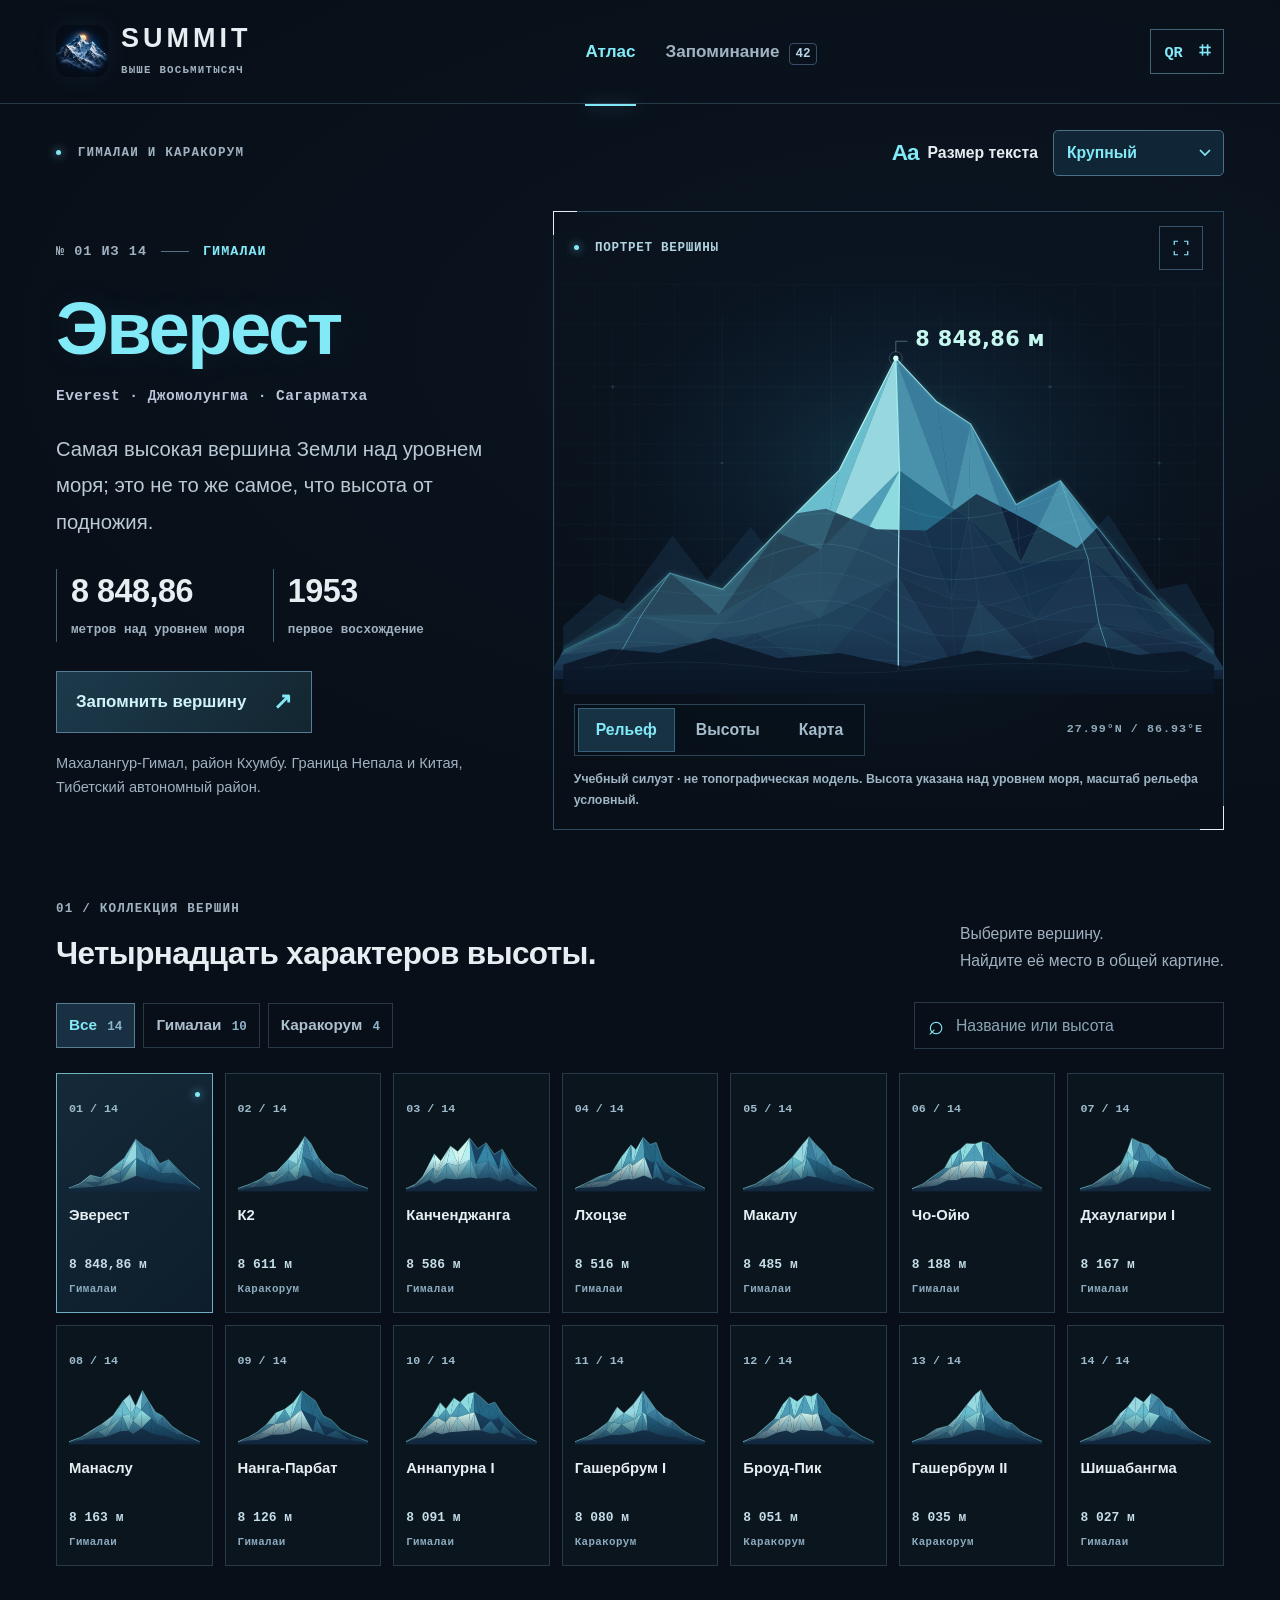
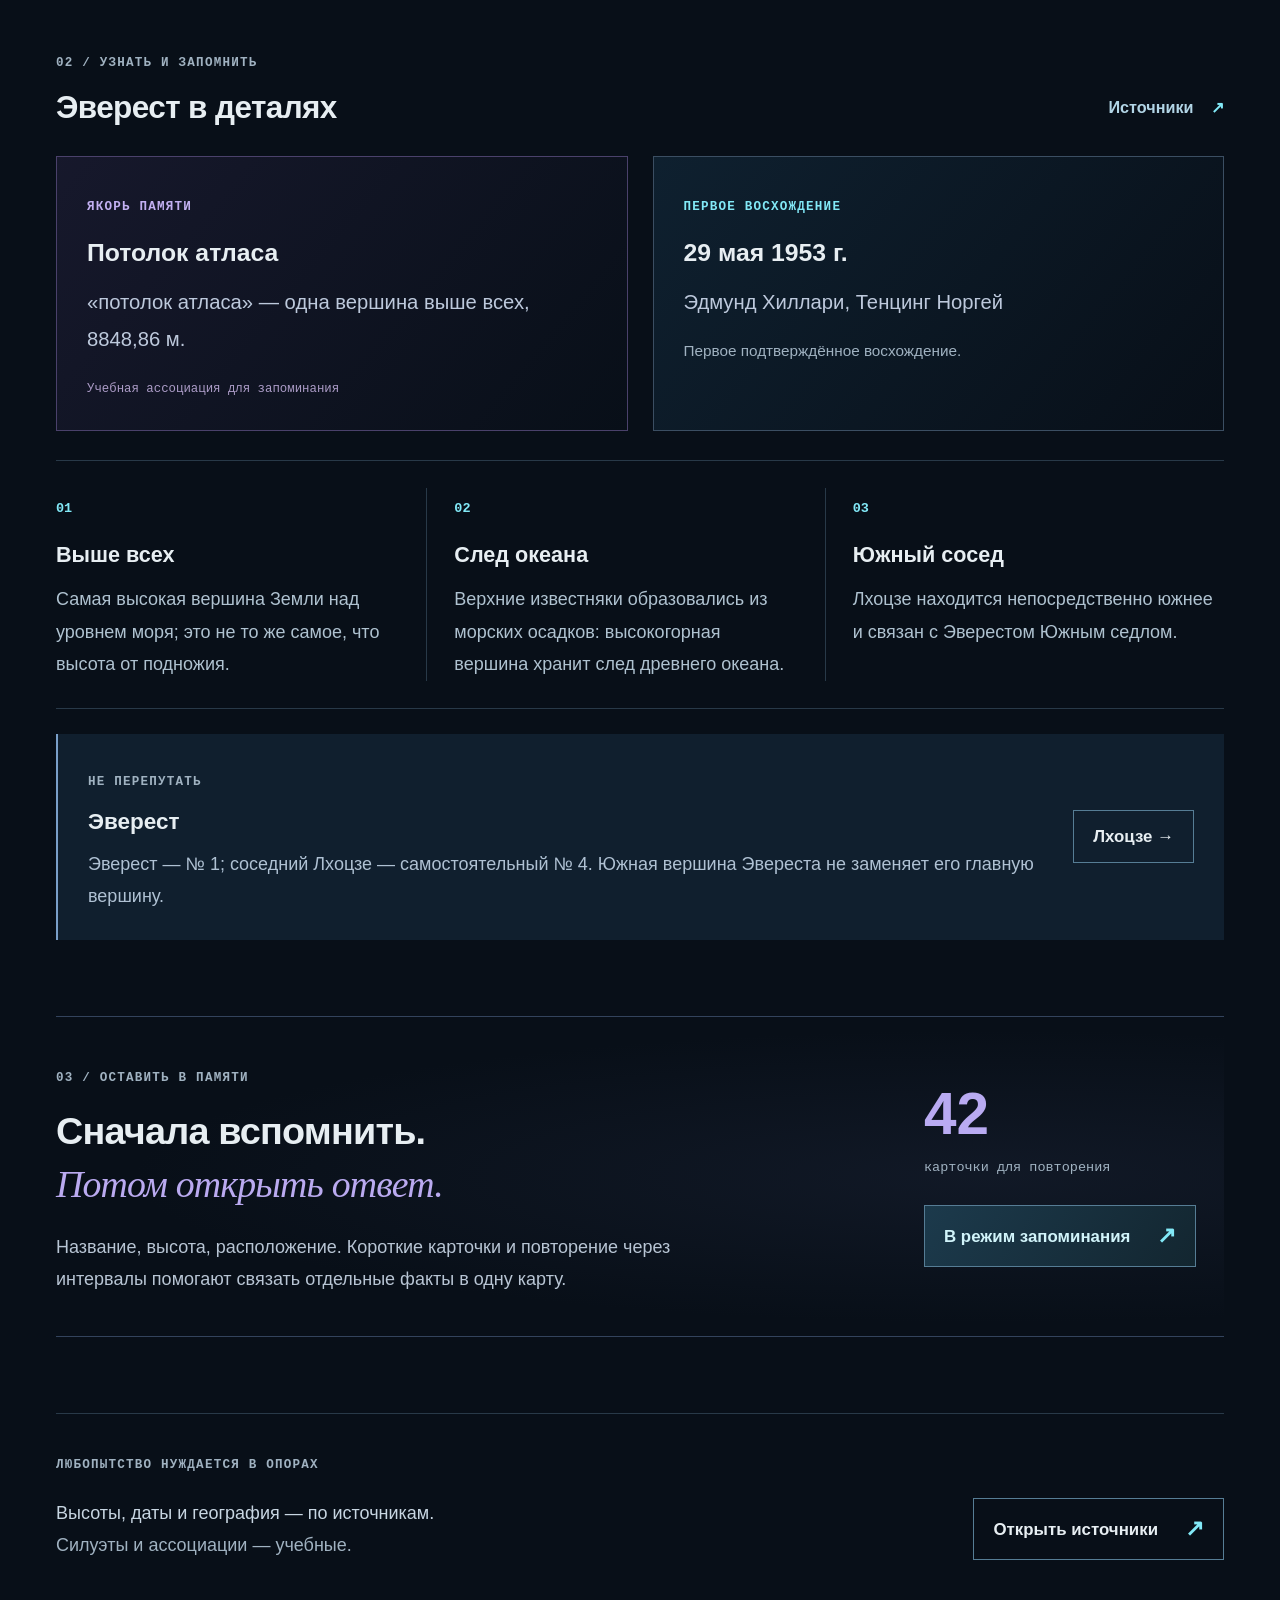
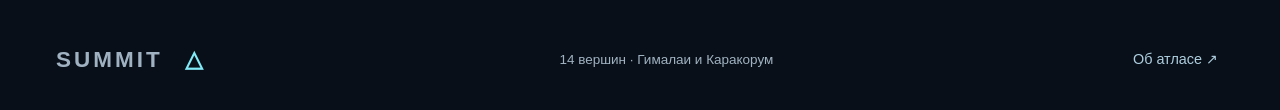
==== docs/SUMMIT.html @ 68e2e330 "Build SUMMIT atlas with fourteen peaks and spaced recall" ====
<!doctype html>
<html lang="ru" data-text-size="large">
<head>
  <meta charset="utf-8"><meta name="viewport" content="width=device-width,initial-scale=1">
  <meta name="theme-color" content="#080f18"><meta name="description" content="SUMMIT — интерактивный атлас 14 восьмитысячников Гималаев и Каракорума. Рельефы, карта, сравнение высот и интервальное повторение.">
  <meta name="application-name" content="SUMMIT"><meta name="apple-mobile-web-app-title" content="SUMMIT"><meta name="apple-mobile-web-app-capable" content="yes"><meta name="mobile-web-app-capable" content="yes">
  <link rel="icon" type="image/png" sizes="32x32" href="[data-uri]"><link rel="apple-touch-icon" sizes="180x180" href="[data-uri]">
  <title>SUMMIT — Восьмитысячники</title>
  <script>try{const v=localStorage.getItem('summit-text-size');if(['normal','large','xlarge'].includes(v))document.documentElement.dataset.textSize=v;}catch{}</script>
  <style>:root{color-scheme:dark;--bg:#080f18;--panel:#101c29;--border:#283948;--text:#e7eef2;--muted:#a0b2c1;--cyan:#82e9f7;--violet:#b6a1ff;--amber:#e9bd86;--sans:-apple-system,BlinkMacSystemFont,"Segoe UI",Arial,sans-serif;--mono:Menlo,Consolas,"Liberation Mono",monospace;--serif:Georgia,"Times New Roman",serif}
*{box-sizing:border-box}html{font-size:16px;scroll-behavior:smooth;scroll-padding-top:30px;-webkit-text-size-adjust:100%;text-size-adjust:100%}html[data-text-size=large]{font-size:18px}html[data-text-size=xlarge]{font-size:20px}body{margin:0;background:var(--bg);color:var(--text);font-family:var(--sans);font-size:1.125rem;font-weight:500;line-height:1.75;-webkit-font-smoothing:antialiased;background-image:radial-gradient(ellipse 80% 500px at 75% 350px,#17304b30,transparent)}button,input,select{font:inherit}button{color:inherit;background:none;border:0;cursor:pointer}a{color:inherit;text-decoration:none}button,a,select,input{-webkit-tap-highlight-color:transparent}button:focus-visible,a:focus-visible,select:focus-visible,input:focus-visible,[tabindex]:focus-visible{outline:2px solid var(--cyan);outline-offset:4px}button:disabled{cursor:default;opacity:.45}button[hidden],[hidden]{display:none!important}svg{display:block}::selection{background:#3b6a96;color:white}.skip-link{position:fixed;left:20px;top:-90px;background:var(--cyan);color:#0b1824;padding:12px 20px;z-index:100}.skip-link:focus{top:15px}.site-header{max-width:1560px;margin:auto;padding:24px 56px;display:flex;align-items:center;gap:35px;border-bottom:1px solid var(--border)}.brand{display:flex;align-items:center;gap:13px;flex-shrink:0}.app-icon{width:52px;height:52px;border-radius:13px;box-shadow:0 0 24px #458cca1c}.brand>span{font-size:1.5rem;font-weight:700;letter-spacing:4px;line-height:1.1}.brand small{display:block;font:600 .6rem/1.6 var(--mono);letter-spacing:1.2px;color:var(--muted);margin-top:8px}.main-nav{display:flex;align-items:center;justify-content:center;gap:30px;margin:auto;font-size:.95rem;font-weight:650}.main-nav button{position:relative;white-space:nowrap;padding:12px 0;color:var(--muted)}.main-nav .active{color:var(--cyan)}.main-nav .active:after{content:"";position:absolute;bottom:-28px;left:0;right:0;height:2px;background:var(--cyan);box-shadow:0 0 16px #7bddfe70}.nav-count{display:inline-grid;place-items:center;min-width:25px;padding:1px 5px;border:1px solid #394d66;color:#b5d5e9;border-radius:4px;margin-left:5px;font:600 .7rem/1.5 var(--mono)}.header-qr{font:650 .85rem var(--mono);padding:10px 13px;border:1px solid #446275;color:var(--cyan);white-space:nowrap}.header-qr span{font-size:1.1rem;padding-left:7px}main{max-width:1440px;margin:auto;padding:0 56px}.utility-bar{display:flex;align-items:center;justify-content:space-between;gap:25px;padding:26px 0 35px}.eyebrow{font:650 .7rem/1.75 var(--mono);letter-spacing:1.2px;color:var(--muted)}.eyebrow i,.viewer-top i{display:inline-block;width:5px;height:5px;vertical-align:middle;margin-right:8px;border-radius:50%;background:var(--cyan);box-shadow:0 0 10px #7fdbff}.reading-controls{display:flex;align-items:center;gap:15px}.reading-controls label{display:flex;align-items:center;gap:9px;font-size:.875rem;font-weight:650;white-space:nowrap}.reading-controls b{font-size:1.25rem;letter-spacing:-1px;color:var(--cyan)}select{font:600 .875rem/1.45 var(--sans);color:var(--cyan);background-color:#102535;border:1px solid #4c7085;border-radius:5px;min-height:46px;padding:10px 34px 10px 13px;max-width:100%;appearance:none;-webkit-appearance:none;background-image:url("data:image/svg+xml,%3Csvg xmlns='http://www.w3.org/2000/svg' width='12' height='8' viewBox='0 0 12 8'%3E%3Cpath d='m1 1 5 5 5-5' fill='none' stroke='%2382e9f7' stroke-width='1.7'/%3E%3C/svg%3E");background-repeat:no-repeat;background-position:right 12px center;background-size:12px 8px}.hero{display:grid;grid-template-columns:minmax(310px,.9fr) minmax(0,1.3fr);gap:32px;align-items:center;min-height:540px}.hero-copy{padding:20px 0}.peak-meta{font:600 .75rem/1.65 var(--mono);color:var(--cyan);letter-spacing:1px;display:flex;gap:14px;align-items:center;flex-wrap:wrap}.peak-meta>span:first-child{color:var(--muted)}.peak-meta i{width:28px;height:1px;background:#567386}h1{font-size:clamp(3rem,5.8vw,4.75rem);line-height:1.15;font-weight:650;letter-spacing:-2.5px;margin:23px 0 13px;color:var(--cyan);text-shadow:0 0 35px #78dfff16}h1.long-title{font-size:clamp(2.25rem,4.2vw,3.6rem);letter-spacing:-1.4px}.peak-english{font:550 .8125rem/1.75 var(--mono);color:#bbc5da;letter-spacing:.4px;margin:0 0 21px}.hero-summary{font-size:1.125rem;line-height:1.8;color:#bac9d5;max-width:510px;margin:0}.hero-stats{display:flex;flex-wrap:wrap;gap:28px;margin:29px 0}.hero-stats>div{border-left:1px solid #3b5f70;padding-left:14px;min-width:0}.hero-stats strong{display:block;font-size:1.8rem;line-height:1.4;letter-spacing:-.5px;font-weight:650;white-space:nowrap}.hero-stats span{display:block;font:550 .7rem/1.75 var(--mono);color:var(--muted);margin-top:5px;max-width:210px}.primary-button,.secondary-button{display:inline-flex;align-items:center;justify-content:space-between;gap:27px;min-height:50px;padding:12px 19px;border:1px solid #567d95;font-size:.9375rem;font-weight:650;line-height:1.6;text-align:left}.primary-button{background:linear-gradient(125deg,#1c3a4c,#132630);color:#d1f4fa}.primary-button>span,.secondary-button>span{font-size:1.25rem;color:var(--cyan)}.primary-button:hover,.secondary-button:hover{border-color:var(--cyan);background-color:#18364b;box-shadow:0 0 24px #6acafa12}.hero-location{font-size:.8125rem;color:var(--muted);line-height:1.7;max-width:490px;margin:18px 0 0}.viewer{border:1px solid #2b4b60;background:radial-gradient(ellipse at 50% 50%,#14375633,transparent 65%);position:relative;isolation:isolate;min-width:0}.viewer:before,.viewer:after{content:"";position:absolute;width:23px;height:23px;border-color:var(--cyan);pointer-events:none}.viewer:before{top:-1px;left:-1px;border-top:1px solid;border-left:1px solid}.viewer:after{right:-1px;bottom:-1px;border-right:1px solid;border-bottom:1px solid}.viewer-top{display:flex;align-items:center;justify-content:space-between;gap:15px;padding:14px 20px;font:650 .7rem/1.65 var(--mono);letter-spacing:.7px;color:#b0d3e0}.icon-button{display:grid;place-items:center;flex-shrink:0;width:42px;height:42px;border:1px solid #365369;color:var(--cyan);line-height:1}.icon-button svg{width:18px;stroke:currentColor;stroke-width:1.6;fill:none}.icon-button:hover{background:#1a3247}.viewer-content{height:410px;min-height:0;overflow:hidden;position:relative;background-image:linear-gradient(#8ac0e406 1px,transparent 1px),linear-gradient(90deg,#8ac0e406 1px,transparent 1px);background-size:40px 40px}.viewer-content>svg{width:100%;height:100%}.viewer-bottom{display:flex;align-items:center;justify-content:space-between;gap:18px;padding:10px 20px 13px;flex-wrap:wrap}.view-tabs{display:flex;background:#08111bbb;border:1px solid #2c4556;padding:3px;gap:3px}.view-tabs button{font-size:.875rem;font-weight:650;line-height:1.5;color:#a4bccb;padding:9px 17px;border:1px solid transparent;min-height:42px;white-space:nowrap}.view-tabs .active{background:#163243;border-color:#386279;color:var(--cyan)}.viewer-code{font:600 .65rem/1.65 var(--mono);letter-spacing:1px;color:#8faabc}.viewer-note{font-size:.6875rem;line-height:1.75;font-weight:550;color:#9db5c4;margin:0;padding:0 20px 17px}.viewer.expanded{position:fixed;inset:18px;z-index:50;background:var(--bg);box-shadow:0 0 0 35px #030711e8;display:flex;flex-direction:column}.expanded .viewer-content{flex:1;height:auto}.expanded .viewer-bottom,.expanded .viewer-note{width:100%;max-width:900px;align-self:center}.section-heading{display:flex;align-items:flex-end;justify-content:space-between;gap:25px;margin-bottom:27px}.section-heading h2{font-size:1.75rem;font-weight:650;line-height:1.35;letter-spacing:-.6px;margin:9px 0 0}.section-heading>p{font-size:.875rem;line-height:1.7;color:var(--muted);margin:0}.collection{padding-top:58px}.collection-toolbar{display:flex;justify-content:space-between;gap:25px;align-items:center;margin-bottom:24px}.range-filters{display:flex;gap:8px;flex-wrap:wrap}.range-filters button{font-size:.85rem;font-weight:600;white-space:nowrap;padding:8px 12px;border:1px solid var(--border);min-height:42px;color:#adbfcd}.range-filters span{font:600 .7rem var(--mono);color:#8cb3cb;margin-left:6px}.range-filters .active{border-color:#587f91;background:#193042;color:var(--cyan)}.search{display:flex;align-items:center;border:1px solid var(--border);padding:6px 13px;gap:10px;max-width:310px;width:100%}.search span{font-size:1.5rem;line-height:1;color:var(--cyan)}.search input{font-size:.875rem;width:100%;min-width:0;border:0;background:none;color:var(--text);outline:none;min-height:33px}.search:focus-within{border-color:var(--cyan)}.search input::placeholder{color:#8ca6b7}.peak-grid{display:grid;grid-template-columns:repeat(7,minmax(0,1fr));gap:12px}.peak-card{border:1px solid var(--border);background:#0e1a248c;padding:14px 12px;text-align:left;position:relative;min-width:0;transition:background .15s,border-color .15s}.peak-card:hover{background:#172c3b;border-color:#49758f}.peak-card.selected{border-color:#6eafc2;background:linear-gradient(140deg,#1d3b4e99,#0d1d2b)}.peak-card.selected:after{content:"";position:absolute;right:12px;top:18px;width:5px;height:5px;border-radius:50%;background:var(--cyan);box-shadow:0 0 10px #73dffe}.peak-card-number{font:600 .65rem var(--mono);color:#9dbbcc}.peak-card-visual{height:68px;margin:3px 0 11px}.peak-card-visual svg{width:100%;height:100%}.peak-card-name{font-size:.825rem;font-weight:650;line-height:1.45;display:block;min-height:2.9em}.peak-card-alt{font:600 .72rem/1.6 var(--mono);display:block;color:#c5dde8;margin-top:7px}.peak-card-range{font:550 .6rem/1.7 var(--mono);color:#8cabbf;display:block;margin-top:4px;letter-spacing:.4px}.empty-search{padding:35px 20px;border:1px solid var(--border);text-align:center;font-size:1rem;color:var(--muted)}.empty-search button{color:var(--cyan);text-decoration:underline;margin-left:10px}.peak-details{padding-top:76px}.text-button{font-size:.9rem;font-weight:650;line-height:1.6;color:#b2d5e6;padding:8px 0}.text-button>span{margin-left:13px;color:var(--cyan)}.insight-grid{display:grid;grid-template-columns:1fr 1fr;gap:25px}.memory-anchor,.first-ascent{padding:29px 30px;border:1px solid #4a416b;background:linear-gradient(130deg,#29244570,transparent)}.memory-anchor .eyebrow{color:#c2b0f2}.first-ascent{border-color:#3b4e62;background:linear-gradient(130deg,#16344a77,transparent)}.first-ascent .eyebrow{color:var(--cyan)}.insight-grid h3{font-size:1.375rem;font-weight:650;line-height:1.5;margin:13px 0}.insight-grid p{font-size:1.125rem;line-height:1.8;color:#bdc9dc;margin:0}.memory-anchor small{font:500 .6875rem/1.8 var(--mono);color:#ac9cc7;display:block;margin-top:21px}.first-ascent .ascent-note{font-size:.85rem;margin-top:16px;color:var(--muted)}.facts-grid{display:grid;grid-template-columns:repeat(3,1fr);gap:27px;border-top:1px solid var(--border);border-bottom:1px solid var(--border);margin-top:29px;padding:27px 0}.fact-item{border-right:1px solid var(--border);padding-right:26px}.fact-item:last-child{border-right:0;padding-right:0}.fact-item>span{font:600 .75rem var(--mono);color:var(--cyan)}.fact-item h3{font-size:1.2rem;font-weight:650;line-height:1.5;margin:16px 0 12px}.fact-item p{font-size:1rem;line-height:1.8;color:#afc2d0;margin:0}.pair-panel{display:flex;align-items:center;justify-content:space-between;gap:28px;padding:27px 30px;background:#101f2e;border-left:2px solid #7a9fc9;margin-top:25px}.pair-panel>div{flex:1;min-width:0}.pair-panel h3{font-size:1.25rem;line-height:1.5;margin:9px 0;font-weight:650}.pair-panel p{font-size:1rem;line-height:1.8;color:#afc1d3;margin:0}.pair-panel button{max-width:280px;flex-shrink:0}.learn-invite{display:flex;justify-content:space-between;align-items:center;gap:60px;border-top:1px solid #33435c;border-bottom:1px solid #33435c;padding:40px 0;margin:76px 0;background:radial-gradient(ellipse at 80% 50%,#2730494a,transparent 65%)}.learn-invite>div:first-child{max-width:690px}.learn-invite h2{font-size:2.1rem;font-weight:600;line-height:1.4;letter-spacing:-.8px;margin:13px 0 20px}.learn-invite em{font-family:var(--serif);color:#baaaf0;font-weight:500}.learn-invite p{font-size:1rem;line-height:1.8;color:#b8c5d4;margin:0}.invite-action{display:flex;align-items:flex-start;flex-direction:column;min-width:300px}.invite-count{font-size:3.25rem;font-weight:600;line-height:1;color:#b9abf2}.invite-label{font:500 .75rem/1.8 var(--mono);color:var(--muted);margin:12px 0 25px}.source-strip{border-top:1px solid var(--border);padding:30px 0;margin:60px 0 30px}.source-strip>div{display:flex;justify-content:space-between;align-items:center;gap:30px}.source-strip p{font-size:1rem;line-height:1.8;color:#c8d6e2}.source-strip p span{color:var(--muted)}.source-strip button{flex-shrink:0}footer{max-width:1440px;margin:auto;padding:0 56px 30px;display:flex;align-items:center;justify-content:space-between;gap:25px;font-size:.75rem;color:var(--muted);line-height:1.8}.footer-brand{font-size:1.25rem;font-weight:650;letter-spacing:3px;display:flex;align-items:center;gap:22px}.footer-brand span{color:var(--cyan)}footer button{font-size:.8rem;color:#adcdde}.learn-heading{padding:20px 0 30px}.learn-heading h1{color:#e6eef9;font-size:clamp(2.8rem,5.3vw,4rem);margin:14px 0 20px}.learn-heading h1 em{font-family:var(--serif);color:#b9a9ee;font-weight:500}.learn-heading>p{font-size:1.125rem;color:#b8c6d6;line-height:1.8;max-width:790px;margin:0}.study-stats{display:grid;grid-template-columns:repeat(3,1fr);border-top:1px solid var(--border);border-bottom:1px solid var(--border);padding:27px 0;gap:27px}.study-stats>div{border-left:1px solid #3a536b;padding-left:21px}.study-stats strong{display:block;font-size:2.1rem;font-weight:600;line-height:1.3}.study-stats span{font-size:.85rem;color:var(--muted);display:block;margin-top:7px}.study-stats>div:first-child strong{color:var(--cyan)}.review-setup{background:#111e2c;border:1px solid #2f4358;padding:29px 31px;margin-top:30px}.setup-fields{display:grid;grid-template-columns:1fr 1fr;gap:27px}.setup-fields label{font-size:.875rem;font-weight:600;color:#afc1d0}.setup-fields select{display:block;width:100%;margin-top:10px;color:#d7eaf7}.start-review{display:flex;align-items:center;justify-content:space-between;gap:25px;border-top:1px solid #2d4054;margin-top:27px;padding-top:25px}.start-review h2{font-size:1.375rem;font-weight:650;line-height:1.5;margin:0 0 8px}.start-review p{font-size:.95rem;color:#acbfd0;line-height:1.7;margin:0;max-width:660px}.start-review .primary-button{flex-shrink:0}.review-setup>.text-button{margin-top:18px}.study-method{display:grid;grid-template-columns:repeat(3,1fr);gap:32px;padding-top:40px}.study-method>div>span{font:600 .8rem var(--mono);color:var(--violet)}.study-method h3{font-size:1.25rem;line-height:1.5;margin:13px 0 9px;font-weight:650}.study-method p{font-size:1rem;color:#afc0d0;line-height:1.8;margin:0}.review-session{max-width:890px;margin:0 auto}.session-top{display:flex;align-items:center;justify-content:space-between;gap:20px;margin-bottom:17px}.session-top>span{font:600 .8rem/1.7 var(--mono);color:#b3c9dc}.session-progress{height:3px;background:#243246;margin-bottom:23px}.session-progress>span{display:block;height:100%;background:linear-gradient(90deg,var(--cyan),var(--violet));transition:width .2s}.flashcard{min-height:450px;text-align:center;padding:38px 45px;border:1px solid #476479;background:radial-gradient(ellipse at 50% 0,#21344d77,transparent 75%),#101b2a;box-shadow:0 0 40px #060d191a;display:flex;flex-direction:column;justify-content:center}.flashcard>.eyebrow{color:#acc5dc}.card-motif{color:#7cdcef;font:3.2rem/1 var(--serif);margin:22px 0 12px;text-shadow:0 0 25px #82dbff44}.flashcard h2{font-size:1.7rem;font-weight:650;line-height:1.5;letter-spacing:-.5px;margin:15px auto;max-width:720px}.flashcard #card-hint{font-size:1rem;line-height:1.8;max-width:620px;color:#a9bfce;margin:17px auto 27px}.flashcard .primary-button{margin:0 auto;gap:40px}.flashcard #card-answer{font-size:2.1rem;color:var(--cyan);line-height:1.4}.answer-detail{font-size:1.125rem;color:#c3d4e2;line-height:1.8}.answer-anchor{border-top:1px solid #3c3859;text-align:left;padding-top:19px;margin:22px 0 12px}.answer-anchor>span{font:650 .75rem var(--mono);color:var(--violet);letter-spacing:1px}.answer-anchor p{font-size:1rem;line-height:1.8;color:#c6beda;margin:8px 0 0}.rating-buttons{display:grid;grid-template-columns:repeat(3,1fr);gap:13px;margin-top:20px}.rating-buttons button{padding:18px 12px;border:1px solid #46506a;background:#111f30;min-width:0}.rating-buttons button:first-child{border-color:#77613e;background:#2b241d}.rating-buttons button:last-child{border-color:#546194;background:#1c263f}.rating-buttons button:hover{border-color:var(--cyan)}.rating-buttons strong{display:block;font-size:1.0625rem;line-height:1.5;font-weight:650}.rating-buttons span{display:block;font-size:.8rem;line-height:1.6;color:#a8becf;margin-top:5px}.rating-buttons button:first-child span{color:#d2b791}.study-footnote{font-size:.8rem;line-height:1.8;color:#94afc2;margin:21px 0 0}.review-complete{text-align:center;border:1px solid #34596b;padding:45px 35px;background:#101e2c;max-width:840px;margin:auto}.finish-symbol{color:var(--cyan);font-size:3rem}.review-complete h2{font-size:2rem;font-weight:650;line-height:1.4}.review-complete p{font-size:1.125rem;line-height:1.8;color:#b4c8d7}.review-complete button{margin:18px auto 0}.height-chart{height:100%;overflow-y:auto;padding:8px 20px 15px;scrollbar-width:thin;scrollbar-color:#467590 #0b1724}.chart-intro{font-size:.75rem;color:var(--muted);line-height:1.7;margin:0 0 13px}.height-row{display:grid;grid-template-columns:minmax(105px,1.4fr) minmax(20px,1fr) auto;align-items:center;gap:13px;border-bottom:1px solid #243c4d;min-height:44px;width:100%;padding:9px 0;text-align:left}.height-row .chart-name{font-size:.8rem;font-weight:600;line-height:1.5}.height-row .chart-value{font:600 .7rem var(--mono);color:#afcede;white-space:nowrap}.bar-track{height:5px;background:#233346;display:block}.bar-track i{display:block;min-width:3px;height:100%;background:#617695}.height-row.active{color:var(--cyan)}.height-row.active .bar-track i{background:var(--cyan);box-shadow:0 0 13px #84dcff33}.map-dot{cursor:pointer}.map-dot .map-hit{fill:transparent}.map-dot .map-badge{fill:#102438;stroke:#72bad7;stroke-width:1.4}.map-dot text{font:700 23px var(--sans);text-anchor:middle;dominant-baseline:middle;fill:#d7f2ff;pointer-events:none}.map-dot.active .map-badge{fill:#4c3b27;stroke:var(--amber);stroke-width:2}.map-dot:focus-visible .map-badge{stroke:white;stroke-width:3}.map-caption{font:600 20px var(--mono);fill:#8eafc9;letter-spacing:1px}.map-degree{font:500 17px var(--mono);fill:#64849b}dialog{background:#101e2c;color:var(--text);border:1px solid #466579;padding:30px 34px;max-width:860px;width:calc(100% - 30px);max-height:88dvh;box-shadow:0 0 90px #0008}dialog::backdrop{background:#030a13e8;backdrop-filter:blur(8px)}.dialog-top{display:flex;align-items:center;justify-content:space-between;gap:15px}dialog h2{font-size:1.8rem;font-weight:650;line-height:1.4;margin:22px 0}dialog>p{font-size:1rem;line-height:1.8;color:#bbccda}.source-group{border-top:1px solid var(--border);padding-top:18px;margin-top:25px}.source-group h3{font-size:1.3rem;font-weight:650;margin:5px 0 15px}.source-link{display:block;border-left:1px solid #52748f;padding-left:16px;margin:18px 0}.source-link strong{display:block;font-size:.9375rem;line-height:1.75;color:var(--cyan);font-weight:650}.source-link span{display:block;font-size:.875rem;color:#a3bbcd;line-height:1.75;margin-top:5px}.source-link:hover strong{text-decoration:underline}.source-policy{font-size:.8rem;line-height:1.85;border-top:1px solid var(--border);padding-top:20px;margin-top:28px}.height-note{font-size:.85rem;color:#b6c8d8;line-height:1.8}.qr-art{background:white;max-width:270px;margin:23px auto}.qr-art svg{width:100%;height:auto}#qr-dialog{max-width:490px;text-align:center}#qr-dialog .dialog-top{text-align:left}#qr-dialog>p{font-size:1rem}.qr-url{display:block;font:600 .8rem/1.8 var(--mono);color:var(--cyan);overflow-wrap:anywhere;margin:21px 0}#qr-dialog>.secondary-button{margin:0 auto}.toast{position:fixed;left:50%;bottom:24px;transform:translate(-50%,20px);padding:12px 23px;border:1px solid #567993;background:#132c3d;color:#dbf2ff;opacity:0;pointer-events:none;transition:.2s;z-index:100;font-size:.9rem;text-align:center;max-width:calc(100% - 32px)}.toast.show{opacity:1;transform:translate(-50%,0)}
@media(min-width:1500px){.viewer-content{height:450px}}
@media(max-width:1200px){.site-header{padding:23px 35px;gap:24px}main{padding:0 35px}.hero{grid-template-columns:minmax(280px,.95fr) minmax(0,1.05fr);gap:24px}.hero-stats{gap:19px}.hero-stats strong{font-size:1.6rem}.viewer-content{height:380px}.viewer-top{font-size:.65rem}.viewer-bottom{padding:12px 14px}.viewer-code{display:none}.peak-grid{grid-template-columns:repeat(4,minmax(0,1fr))}.peak-card-name{font-size:.925rem}.peak-card-visual{height:72px}.peak-card-range{font-size:.6875rem}.peak-card-alt{font-size:.8rem}.pair-panel{flex-wrap:wrap}.pair-panel button{max-width:none}.learn-invite{gap:35px}.invite-action{min-width:260px}footer{padding:0 35px 30px}.main-nav{gap:24px}.hero-location{font-size:.8rem}.hero-summary{font-size:1.0625rem}}
@media(max-width:1000px){.hero{grid-template-columns:1fr;gap:26px}.hero-copy{padding-top:10px;max-width:850px}.hero h1{font-size:3.9rem}.hero h1.long-title{font-size:3rem}.hero-summary{font-size:1.125rem;max-width:750px}.hero-stats{gap:40px}.hero-stats strong{font-size:2rem}.hero-location{max-width:750px}.viewer-content{height:470px}.viewer-bottom{justify-content:space-between;padding:10px 20px 17px}.viewer-code{display:block}.section-heading{flex-wrap:wrap}.section-heading>p br{display:none}.collection-toolbar{flex-wrap:wrap}.search{max-width:340px}.facts-grid{grid-template-columns:1fr;gap:0;padding:0}.fact-item{border-right:0;border-bottom:1px solid var(--border);padding:26px 0}.fact-item:last-child{border-bottom:0;padding:26px 0}.fact-item h3{margin-top:9px}.fact-item p{font-size:1.125rem}.learn-invite{gap:35px;align-items:flex-start}.learn-invite h2{font-size:1.8rem}.invite-action{min-width:230px}.invite-action .primary-button{font-size:.875rem;padding:12px 15px;gap:17px}.start-review{flex-wrap:wrap}.study-method{gap:23px}.source-strip>div{flex-wrap:wrap}.brand small{font-size:.55rem}.main-nav{font-size:.875rem;gap:20px}.study-stats span{font-size:.8rem}.insight-grid{gap:20px}.memory-anchor,.first-ascent{padding:25px}.height-row{grid-template-columns:minmax(130px,1.1fr) 2fr auto}.height-row .chart-name{font-size:1rem}.height-row .chart-value{font-size:.8rem}.chart-intro{font-size:.8rem}}
@media(max-width:760px){.site-header{padding:19px 25px;gap:18px;flex-wrap:wrap}.brand>span{font-size:1.45rem}.brand small{display:none}.app-icon{width:46px;height:46px;border-radius:12px}.main-nav{order:3;flex-basis:100%;justify-content:space-between;margin:0;gap:20px}.main-nav .active:after{bottom:-19px}.header-qr{margin-left:auto}.utility-bar{padding:24px 0 28px;flex-wrap:wrap;gap:18px}.utility-caption{font-size:.6875rem}.reading-controls{margin-left:auto}.hero h1{font-size:3.4rem}.hero h1.long-title{font-size:2.65rem}.peak-grid{grid-template-columns:repeat(3,minmax(0,1fr))}.peak-card-name{font-size:.825rem}.peak-card-range{font-size:.625rem}.section-heading h2{font-size:1.6rem}.collection-toolbar{gap:18px}.search{max-width:100%}.insight-grid{grid-template-columns:1fr}.pair-panel{padding:24px}.learn-invite{flex-direction:column}.invite-action{width:100%;min-width:0;display:grid;grid-template-columns:auto 1fr;gap:8px 20px;align-items:center}.invite-label{margin:0;max-width:230px}.invite-action .primary-button{grid-column:1/-1;justify-self:start;margin-top:16px;font-size:1rem}.source-strip button{max-width:100%}.study-method{grid-template-columns:1fr;gap:25px}.study-method h3{margin:8px 0}.study-stats{gap:15px}.study-stats>div{padding-left:15px}.study-stats span{font-size:.75rem}.setup-fields{grid-template-columns:1fr;gap:20px}.flashcard{padding:32px;min-height:430px}.review-setup{padding:25px}.flashcard h2{font-size:1.5rem}.flashcard #card-answer{font-size:1.8rem}footer{flex-wrap:wrap;gap:18px}.viewer-content{height:410px}}
@media(max-width:500px){main{padding:0 20px}.site-header{padding:18px 20px}.brand>span{font-size:26px;letter-spacing:3px}.app-icon{width:45px;height:45px}.main-nav{font-size:.9375rem;gap:16px}.nav-count{font-size:.7rem}.reading-controls{justify-content:space-between;gap:12px;width:100%;flex-wrap:wrap}.reading-controls label{font-size:.875rem}.reading-controls select{font-size:.875rem}.utility-bar{gap:14px}.hero{gap:24px}.hero-copy{padding:0}.peak-meta{font-size:.75rem;gap:10px}.hero h1{font-size:clamp(2.6rem,12.2vw,3.7rem);letter-spacing:-1.5px;margin:19px 0 10px}.hero h1.long-title{font-size:clamp(2rem,9.2vw,2.75rem);letter-spacing:-1.2px}.peak-english{font-size:.75rem}.hero-summary{font-size:1.125rem;line-height:1.8}.hero-stats{gap:28px;margin:26px 0}.hero-stats strong{font-size:1.75rem}.hero-stats span{font-size:.6875rem;max-width:155px}.hero-stats>div{padding-left:12px}.primary-button,.secondary-button{font-size:1rem;gap:22px}.hero-location{font-size:.8125rem}.viewer-top{padding:13px 14px;font-size:.625rem;gap:10px}.viewer-content{height:290px}.viewer-bottom{padding:10px 12px 14px;justify-content:center}.viewer-code{display:none}.view-tabs{width:100%;justify-content:center}.view-tabs button{flex:1;padding:9px 12px;font-size:.875rem}.viewer-note{font-size:.6875rem;padding:0 15px 16px}.viewer.expanded{inset:10px;overflow:auto}.expanded .viewer-content{min-height:280px;flex:1 0 280px}.expanded .viewer-top{font-size:.7rem}.expanded .viewer-note,.expanded .viewer-bottom{flex-shrink:0}.collection{padding-top:46px}.section-heading{align-items:flex-start;gap:18px;margin-bottom:24px}.section-heading h2{font-size:1.625rem}.section-heading .eyebrow{font-size:.6875rem}.section-heading>p{font-size:.875rem}.range-filters{gap:8px}.range-filters button{font-size:.8rem;padding:8px 10px}.range-filters span{font-size:.7rem;margin-left:4px}.peak-grid{grid-template-columns:repeat(2,minmax(0,1fr));gap:12px}.peak-card{padding:15px 13px}.peak-card-name{font-size:.875rem;min-height:2.9em}.peak-card-alt{font-size:.8rem}.peak-card-number{font-size:.7rem}.peak-card-range{font-size:.6rem;letter-spacing:.1px}.peak-card-visual{height:75px;margin:7px 0 12px}.peak-details{padding-top:55px}.memory-anchor,.first-ascent{padding:25px 23px}.insight-grid h3{font-size:1.35rem}.insight-grid p{font-size:1.125rem}.facts-grid{margin-top:23px}.fact-item h3{font-size:1.25rem}.pair-panel{padding:22px;gap:22px}.pair-panel h3{font-size:1.25rem}.pair-panel p{font-size:1.125rem}.pair-panel button{font-size:.9375rem}.learn-invite{padding:30px 0;margin:54px 0}.learn-invite h2{font-size:1.85rem}.learn-invite p{font-size:1.125rem}.source-strip{margin:45px 0 28px}.source-strip .eyebrow{font-size:.625rem}.source-strip p{font-size:1rem}.source-strip>div{gap:14px}footer{padding:0 20px 28px}.footer-brand{font-size:1.2rem}footer>span{width:100%;order:3;font-size:.75rem}footer button{margin-left:auto}.learn-heading{padding-top:7px}.learn-heading h1{font-size:2.4rem;letter-spacing:-1px}.learn-heading h1 em{display:block}.learn-heading>p{font-size:1.125rem}.study-stats{gap:18px;grid-template-columns:1fr 1fr}.study-stats>div:last-child{grid-column:1/-1;display:flex;align-items:center;gap:14px}.study-stats>div:last-child strong{font-size:1.25rem}.study-stats>div:last-child span{margin-top:0}.study-stats strong{font-size:2rem}.study-stats span{font-size:.8125rem}.review-setup{padding:24px 20px}.setup-fields label{font-size:.875rem}.setup-fields select{font-size:.875rem;width:100%;min-width:0}.start-review h2{font-size:1.375rem}.start-review p{font-size:1rem}.review-setup>.text-button{font-size:.875rem;text-align:left}.start-review .primary-button{font-size:1rem;width:100%;gap:15px}.study-method p{font-size:1.125rem}.flashcard{padding:27px 22px;min-height:420px}.flashcard>.eyebrow{font-size:.7rem}.flashcard h2{font-size:1.45rem}.flashcard #card-question{overflow-wrap:normal}.flashcard #card-hint{font-size:1rem}.flashcard .primary-button{font-size:.9375rem;gap:18px}.flashcard #card-answer{font-size:1.65rem;overflow-wrap:normal}.answer-detail{font-size:1.125rem}.answer-anchor p{font-size:1rem}.rating-buttons{gap:8px}.rating-buttons button{padding:16px 8px}.rating-buttons strong{font-size:.825rem}.rating-buttons span{font-size:.6875rem;line-height:1.7}.session-top .text-button{font-size:.875rem}.session-top>span{font-size:.6875rem;max-width:120px;text-align:right}.study-footnote{font-size:.75rem}.review-complete{padding:30px 20px}.review-complete h2{font-size:1.65rem}.review-complete p{font-size:1.125rem}.height-chart{padding:6px 14px 14px}.height-row{grid-template-columns:minmax(90px,1.2fr) minmax(12px,.8fr) auto;gap:9px;min-height:48px}.height-row .chart-name{font-size:.75rem}.height-row .chart-value{font-size:.625rem}.chart-intro{font-size:.6875rem}.map-dot text{font-size:31px}.map-dot .map-badge{r:24px}dialog{padding:24px 21px}dialog h2{font-size:1.5rem}dialog>p{font-size:1rem}.source-group h3{font-size:1.25rem}.source-link strong{font-size:.9375rem}.source-link span{font-size:.875rem}.qr-url{font-size:.75rem}.qr-art{max-width:255px}#qr-dialog>.secondary-button{font-size:.9375rem}.source-policy{font-size:.75rem}}
@media(max-width:370px){main{padding:0 15px}.site-header{padding:16px 15px}.main-nav{font-size:.875rem;gap:10px}.hero-stats{gap:22px}.hero-stats strong{font-size:1.55rem}.hero h1.long-title{font-size:1.9rem}.hero h1{font-size:2.45rem}.peak-grid{grid-template-columns:1fr}.peak-card{display:grid;grid-template-columns:80px minmax(0,1fr);gap:3px 15px}.peak-card-number{grid-column:1/-1}.peak-card-visual{grid-column:1;grid-row:2/5;height:65px;margin:8px 0}.peak-card-name{grid-column:2;min-height:0;font-size:.95rem}.peak-card-alt,.peak-card-range{grid-column:2;margin:0}.peak-card-range{font-size:.6875rem}.rating-buttons{grid-template-columns:1fr}.rating-buttons button{display:flex;align-items:center;justify-content:space-between;gap:12px;text-align:left;padding:15px 17px}.rating-buttons strong{font-size:1rem}.rating-buttons span{margin:0;font-size:.75rem}.viewer-content{height:265px}}
@media(min-width:1001px){html[data-text-size=xlarge] .hero{grid-template-columns:minmax(0,1fr) minmax(0,1.2fr)}html[data-text-size=xlarge] .peak-grid{grid-template-columns:repeat(4,minmax(0,1fr))}html[data-text-size=xlarge] .peak-card-name{font-size:.925rem}html[data-text-size=xlarge] .collection-toolbar{flex-wrap:wrap}html[data-text-size=xlarge] .learn-invite{flex-wrap:wrap}}
@media(prefers-reduced-motion:reduce){html{scroll-behavior:auto}*,*:before,*:after{transition:none!important;animation:none!important}}

/* Keep comparison text readable when buttons wrap on phones and tablets. */
.pair-panel>div{flex:1 1 360px}
.icon-button{min-width:44px;min-height:44px}
@media(max-width:760px){.pair-panel{flex-direction:column;align-items:stretch}.pair-panel>div{flex:auto}.pair-panel button{align-self:flex-start;max-width:100%;white-space:normal}}
/* Show the mountain early on a phone while keeping all explanatory text large. */
@media(max-width:760px){.hero{display:flex;flex-direction:column;gap:0}.hero-copy{display:contents}.hero .peak-meta{order:0}.hero h1{order:1}.hero .peak-english{order:2}.hero>.viewer{order:3;margin:18px 0 12px}.hero .hero-summary{order:4}.hero .hero-stats{order:5}.hero #remember-peak{order:6;align-self:flex-start;max-width:100%}.hero .hero-location{order:7}}
</style>
</head>
<body>
<a href="#main-content" class="skip-link">К содержанию</a>
<header class="site-header">
 <a class="brand" href="#" data-mode="atlas" aria-label="SUMMIT — атлас"><img src="[data-uri]" class="app-icon" width="52" height="52" alt=""><span>SUMMIT<small>ВЫШЕ ВОСЬМИТЫСЯЧ</small></span></a>
 <nav class="main-nav" aria-label="Разделы приложения"><button type="button" data-mode="atlas" class="active" aria-current="page">Атлас</button><button type="button" data-mode="learn">Запоминание <span class="nav-count" id="nav-due">42</span></button></nav>
 <button type="button" class="qr-trigger header-qr" aria-label="QR-код приложения">QR <span>⌗</span></button>
</header>
<main id="main-content">
 <div class="utility-bar"><span class="eyebrow utility-caption"><i></i> ГИМАЛАИ И КАРАКОРУМ</span><div class="reading-controls"><label for="text-size"><b aria-hidden="true">Aa</b> Размер текста</label><select id="text-size"><option value="normal">Обычный</option><option value="large" selected>Крупный</option><option value="xlarge">Очень крупный</option></select></div></div>
 <div id="atlas-view">
  <section class="hero" id="peak-top" aria-label="Выбранная вершина">
   <div class="hero-copy"><div class="peak-meta"><span id="peak-rank"></span><i></i><span id="peak-range"></span></div><h1 id="peak-name"></h1><p class="peak-english" id="peak-english"></p><p class="hero-summary" id="peak-summary"></p><div class="hero-stats"><div><strong id="peak-height"></strong><span>метров над уровнем моря</span></div><div><strong id="peak-year"></strong><span>первое восхождение</span></div></div><button type="button" class="primary-button" id="remember-peak">Запомнить вершину <span>↗</span></button><p class="hero-location" id="peak-location"></p></div>
   <div class="viewer" id="viewer"><div class="viewer-top"><span><i></i> <span id="viewer-title">ПОРТРЕТ ВЕРШИНЫ</span></span><button type="button" id="expand-viewer" class="icon-button" aria-label="Развернуть иллюстрацию" aria-expanded="false"><svg viewBox="0 0 24 24" aria-hidden="true"><path d="M8 3H3v5m13-5h5v5M3 16v5h5m13-5v5h-5"/></svg></button></div><div id="viewer-content" class="viewer-content"></div><div class="viewer-bottom"><div class="view-tabs" role="group" aria-label="Вид иллюстрации"><button type="button" data-view="relief" aria-pressed="true" class="active">Рельеф</button><button type="button" data-view="heights" aria-pressed="false">Высоты</button><button type="button" data-view="map" aria-pressed="false">Карта</button></div><span class="viewer-code" id="viewer-code"></span></div><p class="viewer-note" id="viewer-note"></p></div>
  </section>
  <section class="collection" id="collection"><div class="section-heading"><div><span class="eyebrow">01 / КОЛЛЕКЦИЯ ВЕРШИН</span><h2>Четырнадцать характеров высоты.</h2></div><p>Выберите вершину.<br>Найдите её место в общей картине.</p></div><div class="collection-toolbar"><div class="range-filters" role="group" aria-label="Горная система"><button type="button" data-range="all" class="active" aria-pressed="true">Все <span>14</span></button><button type="button" data-range="himalaya" aria-pressed="false">Гималаи <span>10</span></button><button type="button" data-range="karakoram" aria-pressed="false">Каракорум <span>4</span></button></div><label class="search"><span aria-hidden="true">⌕</span><input type="search" id="peak-search" placeholder="Название или высота" aria-label="Найти вершину по названию или высоте"></label></div><div class="peak-grid" id="peak-grid"></div><div class="empty-search" id="empty-search" hidden>Таких вершин в подборке нет. <button type="button" id="reset-search">Сбросить поиск</button></div></section>
  <section class="peak-details" id="peak-details"><div class="section-heading"><div><span class="eyebrow">02 / УЗНАТЬ И ЗАПОМНИТЬ</span><h2 id="detail-heading"></h2></div><button class="text-button sources-trigger" type="button">Источники <span>↗</span></button></div><div class="insight-grid"><article class="memory-anchor"><span class="eyebrow">ЯКОРЬ ПАМЯТИ</span><h3 id="anchor-title"></h3><p id="anchor-text"></p><small>Учебная ассоциация для запоминания</small></article><article class="first-ascent"><span class="eyebrow">ПЕРВОЕ ВОСХОЖДЕНИЕ</span><h3 id="ascent-date"></h3><p id="ascent-team"></p><p class="ascent-note" id="ascent-note"></p></article></div><div class="facts-grid" id="facts-grid"></div><div class="pair-panel"><div><span class="eyebrow">НЕ ПЕРЕПУТАТЬ</span><h3 id="pair-title"></h3><p id="pair-text"></p></div><button class="secondary-button" id="pair-button" type="button"></button></div></section>
  <section class="learn-invite"><div><span class="eyebrow">03 / ОСТАВИТЬ В ПАМЯТИ</span><h2>Сначала вспомнить.<br><em>Потом открыть ответ.</em></h2><p>Название, высота, расположение. Короткие карточки и повторение через интервалы помогают связать отдельные факты в одну карту.</p></div><div class="invite-action"><span class="invite-count" id="invite-count">42</span><span class="invite-label">карточки для повторения</span><button class="primary-button" data-mode="learn" type="button">В режим запоминания <span>↗</span></button></div></section>
 </div>
 <div id="learn-view" hidden>
  <section class="learn-heading"><span class="eyebrow">ПАМЯТЬ / АКТИВНОЕ ВОСПРОИЗВЕДЕНИЕ</span><h1>Вершины <em>в памяти.</em></h1><p>Попробуйте ответить самостоятельно. Затем откройте карточку и выберите, когда вернуться к ней.</p></section>
  <div id="learn-overview"><div class="study-stats"><div><strong id="due-count">42</strong><span>к повторению сейчас</span></div><div><strong id="seen-count">0</strong><span>уже знакомых карточек</span></div><div><strong>14</strong><span>вершин в коллекции</span></div></div><section class="review-setup"><div class="setup-fields"><label for="study-topic">Что запоминаем<select id="study-topic"><option value="all">Все темы</option><option value="name">Названия вершин</option><option value="height">Высоты</option><option value="geo">Географию</option></select></label><label for="study-peak">Какие вершины<select id="study-peak"><option value="all">Все 14 вершин</option><option value="himalaya">Только Гималаи</option><option value="karakoram">Только Каракорум</option></select></label></div><div class="start-review"><div><h2 id="review-ready-title"></h2><p id="review-ready-note"></p></div><button class="primary-button" type="button" id="start-review">Начать повторение <span>↗</span></button></div><button class="text-button" type="button" id="practice-all">Повторить всю выбранную подборку ↗</button></section><div class="study-method"><div><span>01</span><h3>Вспомните</h3><p>Не торопитесь открывать ответ. Назовите его вслух или про себя.</p></div><div><span>02</span><h3>Сравните</h3><p>Проверьте себя по ответу и используйте ассоциацию как опору.</p></div><div><span>03</span><h3>Вернитесь позже</h3><p>Карточка получит новый срок повторения. Прогресс хранится в этом браузере.</p></div></div></div>
  <section class="review-session" id="review-session" hidden><div class="session-top"><button class="text-button" id="end-review" type="button">← К подборке</button><span id="session-position"></span></div><div class="session-progress"><span id="session-progress-bar"></span></div><article class="flashcard" id="flashcard" aria-live="polite"><span class="eyebrow" id="card-topic"></span><div id="card-front"><div class="card-motif" aria-hidden="true">△</div><h2 id="card-question"></h2><p id="card-hint"></p><button class="primary-button" id="reveal-answer" aria-expanded="false" aria-controls="card-back" type="button">Открыть ответ <span>↓</span></button></div><div id="card-back" hidden><h2 id="card-answer"></h2><p class="answer-detail" id="card-answer-detail"></p><div class="answer-anchor"><span>ЗАПОМНИТЬ</span><p id="card-anchor"></p></div><button type="button" class="text-button" id="answer-source">Источник ответа ↗</button></div></article><div class="rating-buttons" id="rating-buttons" hidden><button type="button" data-grade="again"><strong>Повторить</strong><span>через 10 минут</span></button><button type="button" data-grade="good"><strong>Вспомнил</strong><span id="good-interval">через 1 день</span></button><button type="button" data-grade="easy"><strong>Легко</strong><span id="easy-interval">через 3 дня</span></button></div><p class="study-footnote">Высоты даны по источникам атласа. Для первого знакомства достаточно вспомнить округлённую сотню метров.</p></section>
  <section class="review-complete" id="review-complete" hidden><span class="finish-symbol" aria-hidden="true">✦</span><h2>Повторение завершено.</h2><p id="review-summary"></p><button type="button" class="primary-button" id="return-overview">К подборке <span>↗</span></button></section>
 </div>
 <section class="source-strip"><span class="eyebrow">ЛЮБОПЫТСТВО НУЖДАЕТСЯ В ОПОРАХ</span><div><p>Высоты, даты и география — по источникам.<br><span>Силуэты и ассоциации — учебные.</span></p><button type="button" class="secondary-button sources-trigger">Открыть источники <span>↗</span></button></div></section>
</main>
<footer><a href="#" class="footer-brand" data-mode="atlas">SUMMIT <span>△</span></a><span>14 вершин · Гималаи и Каракорум</span><button type="button" id="about-button">Об атласе ↗</button></footer>
<dialog id="sources-dialog" aria-labelledby="sources-title"><div class="dialog-top"><span class="eyebrow">БИБЛИОТЕКА АТЛАСА</span><button type="button" class="close-dialog icon-button" aria-label="Закрыть источники">✕</button></div><h2 id="sources-title">Откуда мы это знаем</h2><p>Высоты зависят от измерений и принятой справочной системы. В этом атласе для непальских вершин использована шкала Himalayan Database; расхождения отмечены в карточках.</p><div id="sources-list"></div><p class="source-policy" id="source-policy"></p></dialog>
<dialog id="qr-dialog" aria-labelledby="qr-title"><div class="dialog-top"><span class="eyebrow">АТЛАС В ВАШЕМ ТЕЛЕФОНЕ</span><button type="button" class="close-dialog icon-button" aria-label="Закрыть QR-код">✕</button></div><h2 id="qr-title">Четырнадцать вершин.<br>Одна ссылка.</h2><div class="qr-art"><svg xmlns="http://www.w3.org/2000/svg" viewBox="0 0 37 37" role="img" aria-label="QR-код: https://evgk724.github.io/summit-atlas/" shape-rendering="crispEdges"><rect width="37" height="37" fill="white"/><path d="M4 4h1v1h-1zM5 4h1v1h-1zM6 4h1v1h-1zM7 4h1v1h-1zM8 4h1v1h-1zM9 4h1v1h-1zM10 4h1v1h-1zM12 4h1v1h-1zM14 4h1v1h-1zM17 4h1v1h-1zM18 4h1v1h-1zM19 4h1v1h-1zM20 4h1v1h-1zM21 4h1v1h-1zM22 4h1v1h-1zM24 4h1v1h-1zM26 4h1v1h-1zM27 4h1v1h-1zM28 4h1v1h-1zM29 4h1v1h-1zM30 4h1v1h-1zM31 4h1v1h-1zM32 4h1v1h-1zM4 5h1v1h-1zM10 5h1v1h-1zM13 5h1v1h-1zM16 5h1v1h-1zM17 5h1v1h-1zM18 5h1v1h-1zM21 5h1v1h-1zM23 5h1v1h-1zM24 5h1v1h-1zM26 5h1v1h-1zM32 5h1v1h-1zM4 6h1v1h-1zM6 6h1v1h-1zM7 6h1v1h-1zM8 6h1v1h-1zM10 6h1v1h-1zM13 6h1v1h-1zM15 6h1v1h-1zM16 6h1v1h-1zM18 6h1v1h-1zM19 6h1v1h-1zM21 6h1v1h-1zM23 6h1v1h-1zM26 6h1v1h-1zM28 6h1v1h-1zM29 6h1v1h-1zM30 6h1v1h-1zM32 6h1v1h-1zM4 7h1v1h-1zM6 7h1v1h-1zM7 7h1v1h-1zM8 7h1v1h-1zM10 7h1v1h-1zM12 7h1v1h-1zM13 7h1v1h-1zM16 7h1v1h-1zM17 7h1v1h-1zM18 7h1v1h-1zM20 7h1v1h-1zM22 7h1v1h-1zM26 7h1v1h-1zM28 7h1v1h-1zM29 7h1v1h-1zM30 7h1v1h-1zM32 7h1v1h-1zM4 8h1v1h-1zM6 8h1v1h-1zM7 8h1v1h-1zM8 8h1v1h-1zM10 8h1v1h-1zM12 8h1v1h-1zM13 8h1v1h-1zM14 8h1v1h-1zM15 8h1v1h-1zM16 8h1v1h-1zM17 8h1v1h-1zM19 8h1v1h-1zM20 8h1v1h-1zM21 8h1v1h-1zM22 8h1v1h-1zM26 8h1v1h-1zM28 8h1v1h-1zM29 8h1v1h-1zM30 8h1v1h-1zM32 8h1v1h-1zM4 9h1v1h-1zM10 9h1v1h-1zM12 9h1v1h-1zM13 9h1v1h-1zM14 9h1v1h-1zM15 9h1v1h-1zM18 9h1v1h-1zM22 9h1v1h-1zM23 9h1v1h-1zM26 9h1v1h-1zM32 9h1v1h-1zM4 10h1v1h-1zM5 10h1v1h-1zM6 10h1v1h-1zM7 10h1v1h-1zM8 10h1v1h-1zM9 10h1v1h-1zM10 10h1v1h-1zM12 10h1v1h-1zM14 10h1v1h-1zM16 10h1v1h-1zM18 10h1v1h-1zM20 10h1v1h-1zM22 10h1v1h-1zM24 10h1v1h-1zM26 10h1v1h-1zM27 10h1v1h-1zM28 10h1v1h-1zM29 10h1v1h-1zM30 10h1v1h-1zM31 10h1v1h-1zM32 10h1v1h-1zM12 11h1v1h-1zM13 11h1v1h-1zM14 11h1v1h-1zM15 11h1v1h-1zM16 11h1v1h-1zM18 11h1v1h-1zM19 11h1v1h-1zM21 11h1v1h-1zM22 11h1v1h-1zM24 11h1v1h-1zM4 12h1v1h-1zM8 12h1v1h-1zM10 12h1v1h-1zM11 12h1v1h-1zM12 12h1v1h-1zM13 12h1v1h-1zM14 12h1v1h-1zM15 12h1v1h-1zM18 12h1v1h-1zM20 12h1v1h-1zM21 12h1v1h-1zM23 12h1v1h-1zM25 12h1v1h-1zM26 12h1v1h-1zM27 12h1v1h-1zM28 12h1v1h-1zM29 12h1v1h-1zM32 12h1v1h-1zM5 13h1v1h-1zM7 13h1v1h-1zM13 13h1v1h-1zM14 13h1v1h-1zM16 13h1v1h-1zM18 13h1v1h-1zM19 13h1v1h-1zM20 13h1v1h-1zM21 13h1v1h-1zM22 13h1v1h-1zM25 13h1v1h-1zM26 13h1v1h-1zM28 13h1v1h-1zM29 13h1v1h-1zM30 13h1v1h-1zM31 13h1v1h-1zM32 13h1v1h-1zM5 14h1v1h-1zM6 14h1v1h-1zM8 14h1v1h-1zM9 14h1v1h-1zM10 14h1v1h-1zM15 14h1v1h-1zM16 14h1v1h-1zM17 14h1v1h-1zM18 14h1v1h-1zM19 14h1v1h-1zM22 14h1v1h-1zM26 14h1v1h-1zM28 14h1v1h-1zM32 14h1v1h-1zM4 15h1v1h-1zM5 15h1v1h-1zM6 15h1v1h-1zM7 15h1v1h-1zM11 15h1v1h-1zM12 15h1v1h-1zM14 15h1v1h-1zM16 15h1v1h-1zM18 15h1v1h-1zM19 15h1v1h-1zM20 15h1v1h-1zM21 15h1v1h-1zM22 15h1v1h-1zM27 15h1v1h-1zM28 15h1v1h-1zM29 15h1v1h-1zM31 15h1v1h-1zM32 15h1v1h-1zM5 16h1v1h-1zM6 16h1v1h-1zM7 16h1v1h-1zM9 16h1v1h-1zM10 16h1v1h-1zM11 16h1v1h-1zM12 16h1v1h-1zM13 16h1v1h-1zM15 16h1v1h-1zM17 16h1v1h-1zM18 16h1v1h-1zM21 16h1v1h-1zM22 16h1v1h-1zM24 16h1v1h-1zM31 16h1v1h-1zM4 17h1v1h-1zM6 17h1v1h-1zM7 17h1v1h-1zM12 17h1v1h-1zM18 17h1v1h-1zM19 17h1v1h-1zM20 17h1v1h-1zM21 17h1v1h-1zM22 17h1v1h-1zM25 17h1v1h-1zM26 17h1v1h-1zM27 17h1v1h-1zM28 17h1v1h-1zM29 17h1v1h-1zM30 17h1v1h-1zM31 17h1v1h-1zM32 17h1v1h-1zM6 18h1v1h-1zM9 18h1v1h-1zM10 18h1v1h-1zM13 18h1v1h-1zM15 18h1v1h-1zM16 18h1v1h-1zM17 18h1v1h-1zM18 18h1v1h-1zM19 18h1v1h-1zM22 18h1v1h-1zM25 18h1v1h-1zM26 18h1v1h-1zM28 18h1v1h-1zM29 18h1v1h-1zM30 18h1v1h-1zM32 18h1v1h-1zM4 19h1v1h-1zM5 19h1v1h-1zM7 19h1v1h-1zM8 19h1v1h-1zM12 19h1v1h-1zM14 19h1v1h-1zM17 19h1v1h-1zM19 19h1v1h-1zM21 19h1v1h-1zM22 19h1v1h-1zM24 19h1v1h-1zM25 19h1v1h-1zM31 19h1v1h-1zM32 19h1v1h-1zM7 20h1v1h-1zM9 20h1v1h-1zM10 20h1v1h-1zM11 20h1v1h-1zM12 20h1v1h-1zM15 20h1v1h-1zM17 20h1v1h-1zM19 20h1v1h-1zM21 20h1v1h-1zM23 20h1v1h-1zM31 20h1v1h-1zM4 21h1v1h-1zM5 21h1v1h-1zM6 21h1v1h-1zM7 21h1v1h-1zM12 21h1v1h-1zM14 21h1v1h-1zM15 21h1v1h-1zM17 21h1v1h-1zM18 21h1v1h-1zM19 21h1v1h-1zM25 21h1v1h-1zM26 21h1v1h-1zM27 21h1v1h-1zM28 21h1v1h-1zM29 21h1v1h-1zM31 21h1v1h-1zM32 21h1v1h-1zM6 22h1v1h-1zM7 22h1v1h-1zM9 22h1v1h-1zM10 22h1v1h-1zM15 22h1v1h-1zM16 22h1v1h-1zM19 22h1v1h-1zM20 22h1v1h-1zM24 22h1v1h-1zM26 22h1v1h-1zM27 22h1v1h-1zM28 22h1v1h-1zM30 22h1v1h-1zM32 22h1v1h-1zM6 23h1v1h-1zM11 23h1v1h-1zM12 23h1v1h-1zM13 23h1v1h-1zM15 23h1v1h-1zM18 23h1v1h-1zM19 23h1v1h-1zM21 23h1v1h-1zM22 23h1v1h-1zM25 23h1v1h-1zM26 23h1v1h-1zM31 23h1v1h-1zM32 23h1v1h-1zM4 24h1v1h-1zM5 24h1v1h-1zM7 24h1v1h-1zM8 24h1v1h-1zM9 24h1v1h-1zM10 24h1v1h-1zM12 24h1v1h-1zM13 24h1v1h-1zM15 24h1v1h-1zM16 24h1v1h-1zM17 24h1v1h-1zM18 24h1v1h-1zM20 24h1v1h-1zM21 24h1v1h-1zM24 24h1v1h-1zM25 24h1v1h-1zM26 24h1v1h-1zM27 24h1v1h-1zM28 24h1v1h-1zM29 24h1v1h-1zM32 24h1v1h-1zM12 25h1v1h-1zM14 25h1v1h-1zM15 25h1v1h-1zM16 25h1v1h-1zM19 25h1v1h-1zM20 25h1v1h-1zM23 25h1v1h-1zM24 25h1v1h-1zM28 25h1v1h-1zM32 25h1v1h-1zM4 26h1v1h-1zM5 26h1v1h-1zM6 26h1v1h-1zM7 26h1v1h-1zM8 26h1v1h-1zM9 26h1v1h-1zM10 26h1v1h-1zM12 26h1v1h-1zM14 26h1v1h-1zM17 26h1v1h-1zM18 26h1v1h-1zM19 26h1v1h-1zM21 26h1v1h-1zM22 26h1v1h-1zM23 26h1v1h-1zM24 26h1v1h-1zM26 26h1v1h-1zM28 26h1v1h-1zM29 26h1v1h-1zM30 26h1v1h-1zM32 26h1v1h-1zM4 27h1v1h-1zM10 27h1v1h-1zM13 27h1v1h-1zM16 27h1v1h-1zM17 27h1v1h-1zM19 27h1v1h-1zM20 27h1v1h-1zM21 27h1v1h-1zM22 27h1v1h-1zM23 27h1v1h-1zM24 27h1v1h-1zM28 27h1v1h-1zM4 28h1v1h-1zM6 28h1v1h-1zM7 28h1v1h-1zM8 28h1v1h-1zM10 28h1v1h-1zM12 28h1v1h-1zM13 28h1v1h-1zM14 28h1v1h-1zM17 28h1v1h-1zM19 28h1v1h-1zM21 28h1v1h-1zM23 28h1v1h-1zM24 28h1v1h-1zM25 28h1v1h-1zM26 28h1v1h-1zM27 28h1v1h-1zM28 28h1v1h-1zM29 28h1v1h-1zM31 28h1v1h-1zM4 29h1v1h-1zM6 29h1v1h-1zM7 29h1v1h-1zM8 29h1v1h-1zM10 29h1v1h-1zM13 29h1v1h-1zM15 29h1v1h-1zM17 29h1v1h-1zM18 29h1v1h-1zM19 29h1v1h-1zM20 29h1v1h-1zM21 29h1v1h-1zM22 29h1v1h-1zM27 29h1v1h-1zM32 29h1v1h-1zM4 30h1v1h-1zM6 30h1v1h-1zM7 30h1v1h-1zM8 30h1v1h-1zM10 30h1v1h-1zM15 30h1v1h-1zM17 30h1v1h-1zM18 30h1v1h-1zM19 30h1v1h-1zM21 30h1v1h-1zM22 30h1v1h-1zM23 30h1v1h-1zM25 30h1v1h-1zM29 30h1v1h-1zM30 30h1v1h-1zM31 30h1v1h-1zM32 30h1v1h-1zM4 31h1v1h-1zM10 31h1v1h-1zM13 31h1v1h-1zM14 31h1v1h-1zM16 31h1v1h-1zM17 31h1v1h-1zM18 31h1v1h-1zM19 31h1v1h-1zM21 31h1v1h-1zM22 31h1v1h-1zM24 31h1v1h-1zM29 31h1v1h-1zM31 31h1v1h-1zM32 31h1v1h-1zM4 32h1v1h-1zM5 32h1v1h-1zM6 32h1v1h-1zM7 32h1v1h-1zM8 32h1v1h-1zM9 32h1v1h-1zM10 32h1v1h-1zM12 32h1v1h-1zM13 32h1v1h-1zM14 32h1v1h-1zM17 32h1v1h-1zM18 32h1v1h-1zM19 32h1v1h-1zM21 32h1v1h-1zM24 32h1v1h-1zM26 32h1v1h-1zM27 32h1v1h-1zM28 32h1v1h-1zM29 32h1v1h-1zM31 32h1v1h-1z" fill="#080f18"/></svg></div><p>Наведите камеру телефона на QR-код.</p><a class="qr-url" href="https://evgk724.github.io/summit-atlas/" target="_blank" rel="noopener noreferrer">evgk724.github.io/summit-atlas ↗</a><button type="button" class="secondary-button" id="copy-link">Скопировать ссылку <span>↗</span></button></dialog>
<dialog id="about-dialog" aria-labelledby="about-title"><div class="dialog-top"><span class="eyebrow">О ПРОЕКТЕ</span><button type="button" class="close-dialog icon-button" aria-label="Закрыть информацию">✕</button></div><h2 id="about-title">SUMMIT — выше восьми тысяч</h2><p>Атлас объединяет 14 общепринятых самостоятельных восьмитысячников: 10 в Гималаях и 4 в Каракоруме. Эти горные системы обозначены отдельно.</p><p>Рельефы — авторские учебные силуэты. Карта показывает приблизительное расположение вершин и не предназначена для навигации. Высоты приведены над уровнем моря; видимая нижняя часть рисунка не обозначает уровень моря.</p><p>В режиме запоминания ответ сначала скрыт. «Повторить» возвращает карточку через 10 минут. Успешные повторения постепенно увеличивают интервал: 1, 3, 7, 14 и 30 дней. «Легко» позволяет увеличить интервал быстрее.</p><p>Размер текста и прогресс сохраняются в этом браузере. Скачанный HTML-файл работает офлайн; для внешних источников нужен интернет.</p><p>Вы открыли автономную копию атласа.</p><p><a class="text-button" href="https://github.com/EvgK724/summit-atlas" target="_blank" rel="noopener noreferrer">Проект на GitHub ↗</a></p></dialog>
<noscript><p style="padding:24px">Для интерактивного атласа включите JavaScript в браузере.</p></noscript>
<div id="toast" class="toast" role="status"></div>
<script>/* Research data is embedded by scripts/build.py. */
const RESEARCH = {"meta": {"title": "SUMMIT — исследовательские карточки 14 восьмитысячников", "verifiedOn": "2026-10-10", "language": "ru", "scope": "14 общепринятых самостоятельных восьмитысячников: 10 в Гималаях, 4 в Каракоруме. Вспомогательные вершины массивов не добавлены как отдельные участники списка.", "heightPolicy": "Высота над уровнем моря. Для Эвереста — совместно объявленные Непалом и Китаем 8848,86 м (2020). Остальные числа — принятые справочные значения, а не заявленная единая современная геодезическая съёмка. Справочники могут расходиться из-за разных съёмок, округления и принятых конвенций. Ранг — порядок этих 14 вершин по высоте.", "coordinatePolicy": "Координаты приблизительные, округлены до 0,01° для обзорной карты. Это указатели положения вершины, не координаты для навигации или альпинистский маршрут. Различия в несколько сотен метров допустимы для такого масштаба.", "geographyPolicy": "Для района Каракорума использованы физико-географические названия и обозначение фактического управления. Гилгит-Балтистан — территория под управлением Пакистана в спорном регионе Кашмир. Карта не устанавливает суверенитет или политические границы.", "mnemonicPolicy": "Все мнемонические якоря — авторские учебные ассоциации. Они не являются происхождением названия, легендой или научным фактом.", "diagramPolicy": "Схемы рельефа и силуэты должны быть подписаны как схематические. Высоты на сравнительной диаграмме отсчитываются от одного уровня; вертикальное преувеличение должно быть обозначено. Не выдавать условный силуэт за точный профиль, не рисовать маршруты восхождения.", "generalSources": [{"title": "UIAA — Standing on 8000m peaks", "url": "https://www.theuiaa.org/8000m-peaks/", "supports": "Общепринятый список из 14 вершин и различение самостоятельных гор и второстепенных вершин."}, {"title": "Himalayan Database — Peak List, June 2026", "url": "https://himalayandatabase.org/downloads/HD%20Peak%20List.pdf", "supports": "Принятые высоты и названия вершин Непальских Гималаев; не новая единая геодезическая съёмка."}, {"title": "NASA Earth Observatory — 8000-meter Peaks of the Himalaya and Karakoram", "url": "https://science.nasa.gov/earth/earth-observatory/8000-meter-peaks-of-the-himalaya-and-karakoram-82581/", "supports": "Размещение 14 вершин в Гималаях и Каракоруме; обзорная физическая география."}, {"title": "GeoNames — Pakistan: Highest Mountains", "url": "https://www.geonames.org/PK/highest-mountains-in-pakistan.html", "supports": "Дополнительная сверка приблизительных координат западной группы; высоты этого каталога не приняты автоматически."}], "editorialNotes": ["У Чо-Ойю здесь 8188 м: так указано в Himalayan Database и в непальском государственном справочнике Mountaineering in Nepal: Facts & Figures 2025. NTB сохраняет 8201 м; это различие прямо отмечено.", "У Макалу здесь 8485 м по Himalayan Database. На странице NTB встречается 8463 м: из неё использованы география и история, не высота.", "Для Броуд-Пика принята конвенция 8051 м. В других официальных и старых альпинистских источниках встречаются 8047 м и иные числа. Его 12-е место не меняется.", "Для Гашербрума I приняты 8080 м; в старых экспедиционных отчётах часто 8068 м. Для Гашербрума II — 8035 м; встречается 8034 м. Для Нанга-Парбата — 8126 м; встречается 8125 м.", "NASA The Eight-Thousanders — обзор 2013 года: в нём ошибочно указан 1953 год первого восхождения на Чо-Ойю (правильно 1954); имеются другие неточности. Не переносить из него таблицы высот, расстояния без сверки, статистику, заявления о безопасности или пояснение о высоте Южного седла.", "Дхаулагири I 8167 м и Манаслу 8163 м отличаются в принятой справочной таблице всего на 4 м. Это учебное сравнение справочных значений, не вывод о точности независимых измерений.", "Канченджанга: признанное первое восхождение 1955 года закончилось чуть ниже высшей точки из уважения к её сакральному статусу; это нужно сохранить в пояснении.", "Первые восхождения указаны кратко, без оценок современных рекордов и без практических советов по восхождению."]}, "peaks": [{"id": "everest", "nameRu": "Эверест", "nameEn": "Everest", "aliases": ["Джомолунгма", "Сагарматха"], "rank": 1, "heightM": 8848.86, "heightNote": "8848,86 м — высота, совместно объявленная Непалом и Китаем 8 декабря 2020 года; в целых метрах обычно 8849.", "range": "Гималаи", "rangeEn": "Himalaya", "region": "Махалангур-Гимал, район Кхумбу", "location": "Граница Непала и Китая, Тибетский автономный район.", "coordinates": {"lat": 27.99, "lon": 86.93}, "firstAscent": {"date": "1953-05-29", "year": 1953, "people": ["Эдмунд Хиллари", "Тенцинг Норгей"], "summary": "29 мая 1953 — Эдмунд Хиллари и Тенцинг Норгей.", "note": "Первое подтверждённое восхождение."}, "facts": ["Самая высокая вершина Земли над уровнем моря; это не то же самое, что высота от подножия.", "Верхние известняки образовались из морских осадков: высокогорная вершина хранит след древнего океана.", "Лхоцзе находится непосредственно южнее и связан с Эверестом Южным седлом."], "mnemonic": "Учебная ассоциация: «потолок атласа» — одна вершина выше всех, 8848,86 м.", "distinction": "Эверест — № 1; соседний Лхоцзе — самостоятельный № 4. Южная вершина Эвереста не заменяет его главную вершину.", "sources": [{"title": "МИД Китая — совместное объявление высоты Эвереста, 8 декабря 2020", "url": "https://www.mfa.gov.cn/gjhdq_676201/gj_676203/yz_676205/1206_676812/xgxw_676818/202012/t20201208_9301006.shtml", "supports": "Совместно объявленная высота 8848,86 м."}, {"title": "Royal Geographical Society — Everest 1953", "url": "https://www.rgs.org/our-collections/buy-and-license-images/platinum-prints/everest-1953", "supports": "Дата и участники первого подтверждённого восхождения; география экспедиции."}, {"title": "NASA Earth Observatory — The Eight-Thousanders", "url": "https://science.nasa.gov/earth/earth-observatory/the-eight-thousanders/", "supports": "Краткие географические и геологические пояснения; даты и высоты берутся из других перечисленных источников."}]}, {"id": "k2", "nameRu": "К2", "nameEn": "K2", "aliases": ["Чогори"], "rank": 2, "heightM": 8611, "heightNote": "Принятое справочное значение 8611 м.", "range": "Каракорум", "rangeEn": "Karakoram", "region": "Балторо-Музтаг", "location": "Центральный Каракорум, район границы Гилгит-Балтистана (под управлением Пакистана) и Синьцзяна, Китай.", "coordinates": {"lat": 35.88, "lon": 76.52}, "firstAscent": {"date": "1954-07-31", "year": 1954, "people": ["Акилле Компаньони", "Лино Лачеделли"], "summary": "31 июля 1954 — Акилле Компаньони и Лино Лачеделли."}, "facts": ["Высшая точка Каракорума и самая северная вершина в этом списке из 14.", "Буква K сохранилась от геодезического обозначения Каракорума; цифра 2 первоначально была номером каталога, а не местом в мировом рейтинге.", "К2 входит в компактную группу четырёх восьмитысячников района Балторо вместе с Броуд-Пиком и двумя Гашербрумами."], "mnemonic": "Учебная ассоциация: «Каракорум, второй» — К2 связывает систему и мировой ранг. Совпадение цифры с рангом не объясняет происхождение имени.", "distinction": "К2 относится к Каракоруму. Нанга-Парбат, другой западный восьмитысячник, относится к Гималаям.", "sources": [{"title": "Club Alpino Italiano — Italia K2, restored film", "url": "https://archivio.cai.it/titolo/italia-k2-versione-restaurata/", "supports": "8611 м, 31 июля 1954, Компаньони и Лачеделли."}, {"title": "Gilgit-Baltistan Tourism Department — K2", "url": "https://e-tourism.visitgilgitbaltistan.gov.pk/tourist-destinations/k2", "supports": "География Балторо и соседних восьмитысячников."}, {"title": "NASA Earth Observatory — The Eight-Thousanders", "url": "https://science.nasa.gov/earth/earth-observatory/the-eight-thousanders/", "supports": "Краткие географические и геологические пояснения; даты и высоты берутся из других перечисленных источников."}]}, {"id": "kangchenjunga", "nameRu": "Канченджанга", "nameEn": "Kangchenjunga", "aliases": ["Канченджунга", "Kanchenjunga"], "rank": 3, "heightM": 8586, "heightNote": "8586 м по Himalayan Database.", "range": "Гималаи", "rangeEn": "Himalaya", "region": "Канченджанга-Гимал", "location": "Граница Непала и индийского штата Сикким.", "coordinates": {"lat": 27.7, "lon": 88.15}, "firstAscent": {"date": "1955-05-25", "year": 1955, "people": ["Джо Браун", "Джордж Бэнд"], "summary": "25 мая 1955 — Джо Браун и Джордж Бэнд.", "note": "Из уважения к сакральному статусу вершины они остановились чуть ниже самой высшей точки; восхождение признано первым."}, "facts": ["Самый восточный из общепринятых 14 восьмитысячников.", "Название традиционно связывают с «пятью сокровищами великих снегов» и пятью заметными вершинами массива.", "Массив стоит на границе Непала и Сиккима, восточнее группы Эвереста."], "mnemonic": "Учебная ассоциация: «пять снежных сокровищ на востоке» — пять помогает вспомнить образ массива, а третье место запоминается отдельно.", "distinction": "Третье место относится к главной Канченджанге. Пять вершин массива не равны пяти самостоятельным пунктам списка 14.", "sources": [{"title": "Nepal Tourism Board — kanchenjunga", "url": "https://ntb.gov.np/en/kanchenjunga", "supports": "8586 м, положение, название, первое восхождение и остановка ниже высшей точки."}, {"title": "Himalayan Database — Peak List, June 2026", "url": "https://himalayandatabase.org/downloads/HD%20Peak%20List.pdf", "supports": "Принятые высоты и названия вершин Непальских Гималаев; не новая единая геодезическая съёмка."}]}, {"id": "lhotse", "nameRu": "Лхоцзе", "nameEn": "Lhotse", "aliases": [], "rank": 4, "heightM": 8516, "heightNote": "8516 м — главная вершина; не Лхоцзе Средняя и не Лхоцзе Шар.", "range": "Гималаи", "rangeEn": "Himalaya", "region": "Махалангур-Гимал, район Кхумбу", "location": "Граница Непала и Китая, Тибетский автономный район, непосредственно южнее Эвереста.", "coordinates": {"lat": 27.96, "lon": 86.93}, "firstAscent": {"date": "1956-05-18", "year": 1956, "people": ["Эрнст Райсс", "Фриц Лухзингер"], "summary": "18 мая 1956 — Эрнст Райсс и Фриц Лухзингер."}, "facts": ["Соединён с Эверестом Южным седлом, но учитывается как самостоятельная гора.", "В массиве различают главную вершину, Лхоцзе Среднюю и Лхоцзе Шар.", "На обзорной карте Лхоцзе и Эверест почти совпадают: их вершины разделяют лишь несколько километров."], "mnemonic": "Учебная ассоциация: «южный сосед № 4» — мысленно поставьте Лхоцзе сразу под Эверестом на карте.", "distinction": "Главный Лхоцзе — один из 14. Лхоцзе Средняя и Лхоцзе Шар — другие вершины массива, их не следует смешивать с ним.", "sources": [{"title": "Nepal Tourism Board — lhotse", "url": "https://ntb.gov.np/en/lhotse", "supports": "География Южного седла, состав массива и первое восхождение 18 мая 1956."}, {"title": "Himalayan Database — Peak List, June 2026", "url": "https://himalayandatabase.org/downloads/HD%20Peak%20List.pdf", "supports": "Принятые высоты и названия вершин Непальских Гималаев; не новая единая геодезическая съёмка."}]}, {"id": "makalu", "nameRu": "Макалу", "nameEn": "Makalu", "aliases": [], "rank": 5, "heightM": 8485, "heightNote": "8485 м по Himalayan Database. На старой странице NTB встречается иное значение; для приложения выбрано 8485.", "range": "Гималаи", "rangeEn": "Himalaya", "region": "Махалангур-Гимал", "location": "Граница Непала и Китая, Тибетский автономный район, юго-восточнее Эвереста.", "coordinates": {"lat": 27.89, "lon": 87.09}, "firstAscent": {"date": "1955-05-15", "year": 1955, "people": ["Лионель Террай", "Жан Кузи"], "summary": "15 мая 1955 — Лионель Террай и Жан Кузи."}, "facts": ["У Макалу выраженная пирамидальная форма с четырьмя резкими гребнями.", "Ледниковая эрозия углубляла цирки по сторонам горы, оставляя сходящиеся к вершине гребни.", "Макалу II, или Кангчунгцзе, — соседняя вершина высотой 7678 м, ниже порога 8000 м."], "mnemonic": "Учебная ассоциация: «каменная пирамида № 5» — четыре грани, пятое место.", "distinction": "Макалу 8485 м и Макалу II 7678 м — разные вершины; слово II не обозначает второе место среди восьмитысячников.", "sources": [{"title": "Himalayan Database — Peak List, June 2026", "url": "https://himalayandatabase.org/downloads/HD%20Peak%20List.pdf", "supports": "Принятые высоты и названия вершин Непальских Гималаев; не новая единая геодезическая съёмка."}, {"title": "Nepal Tourism Board — makalu", "url": "https://ntb.gov.np/en/makalu", "supports": "Пирамидальная форма, четыре гребня, Макалу II, дата и участники первого восхождения; высота главной вершины берётся из HDB."}, {"title": "NASA Earth Observatory — The Eight-Thousanders", "url": "https://science.nasa.gov/earth/earth-observatory/the-eight-thousanders/", "supports": "Краткие географические и геологические пояснения; даты и высоты берутся из других перечисленных источников."}]}, {"id": "cho-oyu", "nameRu": "Чо-Ойю", "nameEn": "Cho Oyu", "aliases": ["Чо-Ою"], "rank": 6, "heightM": 8188, "heightNote": "Принята конвенция 8188 м по Himalayan Database и государственному справочнику Непала 2025. Также широко встречается 8201 м, в том числе на странице NTB; ранг остаётся шестым.", "range": "Гималаи", "rangeEn": "Himalaya", "region": "Махалангур-Гимал, район Кхумбу", "location": "Граница Непала и Китая, Тибетский автономный район, западнее Эвереста.", "coordinates": {"lat": 28.09, "lon": 86.66}, "firstAscent": {"date": "1954-10-19", "year": 1954, "people": ["Герберт Тихи", "Йозеф Йёхлер", "Пасанг Дава Лама"], "summary": "19 октября 1954 — Герберт Тихи, Йозеф Йёхлер и Пасанг Дава Лама."}, "facts": ["Расположен приблизительно в 20 км к западу от Эвереста.", "Тибетское название обычно переводят как «Бирюзовая богиня».", "В принятой таблице между пятым Макалу и шестым Чо-Ойю — 297 м: заметная ступень в ряду высот."], "mnemonic": "Учебная ассоциация: «бирюзовый западный сосед» — Чо-Ойю западнее Эвереста, на шестом месте.", "distinction": "Чо-Ойю стоит на границе Непала и Тибета; более западная Шишабангма целиком расположена в Тибете. Числа 8188 и 8201 относятся к одной горе.", "sources": [{"title": "Himalayan Database — Peak List, June 2026", "url": "https://himalayandatabase.org/downloads/HD%20Peak%20List.pdf", "supports": "Принятые высоты и названия вершин Непальских Гималаев; не новая единая геодезическая съёмка."}, {"title": "Nepal Tourism Board — cho-oyu", "url": "https://ntb.gov.np/en/cho-oyu", "supports": "Положение, перевод названия, 19 октября 1954 и участники первого восхождения; страница использует 8201 м."}, {"title": "Department of Tourism, Nepal — Mountaineering in Nepal: Facts & Figures 2025", "url": "https://giwmscdnone.gov.np/media/pdf_upload/Facts%202025%20Final_jktttlf.pdf", "supports": "Чо-Ойю 8188 м, координаты и первое восхождение; печатная страница 310."}]}, {"id": "dhaulagiri", "nameRu": "Дхаулагири I", "nameEn": "Dhaulagiri I", "aliases": ["Дхаулагири"], "rank": 7, "heightM": 8167, "heightNote": "8167 м по Himalayan Database.", "range": "Гималаи", "rangeEn": "Himalaya", "region": "Дхаулагири-Гимал", "location": "Непал, западнее долины Кали-Гандаки и массива Аннапурны.", "coordinates": {"lat": 28.7, "lon": 83.49}, "firstAscent": {"date": "1960-05-13", "year": 1960, "people": ["Курт Димбергер", "Петер Динер", "Эрнст Форрер", "Альбин Шельберт", "Наванг Дордже", "Нима Дордже"], "summary": "13 мая 1960 — шесть участников международной экспедиции.", "note": "Курт Димбергер, Петер Динер, Эрнст Форрер, Альбин Шельберт, Наванг Дордже и Нима Дордже."}, "facts": ["Долина Кали-Гандаки отделяет Дхаулагири от массива Аннапурны.", "Вершинные известняки и доломиты происходят из древних морских отложений.", "По выбранным справочным значениям Дхаулагири I выше Манаслу всего на 4 м."], "mnemonic": "Учебная ассоциация: «белая семёрка за ущельем» — № 7, западная сторона Кали-Гандаки.", "distinction": "Дхаулагири I — 8167 м. Дхаулагири II — 7751 м; это другая вершина того же массива.", "sources": [{"title": "Himalayan Database — Peak List, June 2026", "url": "https://himalayandatabase.org/downloads/HD%20Peak%20List.pdf", "supports": "Принятые высоты и названия вершин Непальских Гималаев; не новая единая геодезическая съёмка."}, {"title": "Nepal Tourism Board — dhaulagiri", "url": "https://ntb.gov.np/en/dhaulagiri", "supports": "8167 м, 13 мая 1960 и состав первой группы на вершине."}, {"title": "NASA Earth Observatory — The Eight-Thousanders", "url": "https://science.nasa.gov/earth/earth-observatory/the-eight-thousanders/", "supports": "Краткие географические и геологические пояснения; даты и высоты берутся из других перечисленных источников."}]}, {"id": "manaslu", "nameRu": "Манаслу", "nameEn": "Manaslu", "aliases": ["Кутанг I"], "rank": 8, "heightM": 8163, "heightNote": "8163 м по Himalayan Database и NTB.", "range": "Гималаи", "rangeEn": "Himalaya", "region": "Мансири-Гимал", "location": "Непал, район Горкха и Мананг, восточнее Аннапурны.", "coordinates": {"lat": 28.55, "lon": 84.56}, "firstAscent": {"date": "1956-05-09", "year": 1956, "people": ["Тосио Иманиси", "Гьялцен Норбу"], "summary": "9 мая 1956 — Тосио Иманиси и Гьялцен Норбу.", "note": "В английских источниках встречаются формы Gyalzen Norbu и Gyaltsen Norbu."}, "facts": ["Три протяжённых гребня сходятся к узкой, резко выраженной вершине.", "Находится восточнее Аннапурны; это отдельный массив Мансири-Гимал.", "8163 м у Манаслу и 8167 м у Дхаулагири — соседние строки рейтинга, различающиеся на 4 м."], "mnemonic": "Учебная ассоциация: «острие восьмёрки» — узкая вершина и восьмое место.", "distinction": "Манаслу ниже Дхаулагири I на 4 м по принятым справочным значениям и расположен значительно восточнее него.", "sources": [{"title": "Himalayan Database — Peak List, June 2026", "url": "https://himalayandatabase.org/downloads/HD%20Peak%20List.pdf", "supports": "Принятые высоты и названия вершин Непальских Гималаев; не новая единая геодезическая съёмка."}, {"title": "Nepal Tourism Board — mount-manaslu", "url": "https://ntb.gov.np/en/mount-manaslu", "supports": "8163 м, положение, 9 мая 1956, Тосио Иманиси и Гьялцен Норбу."}, {"title": "NASA Earth Observatory — The Eight-Thousanders", "url": "https://science.nasa.gov/earth/earth-observatory/the-eight-thousanders/", "supports": "Краткие географические и геологические пояснения; даты и высоты берутся из других перечисленных источников."}]}, {"id": "nanga-parbat", "nameRu": "Нанга-Парбат", "nameEn": "Nanga Parbat", "aliases": ["Диамир"], "rank": 9, "heightM": 8126, "heightNote": "Принято 8126 м; в части карт и старых альпинистских источников встречается 8125 м.", "range": "Гималаи", "rangeEn": "Himalaya", "region": "Западные Гималаи", "location": "Южнее долины Инда, Гилгит-Балтистан (территория под управлением Пакистана).", "coordinates": {"lat": 35.24, "lon": 74.59}, "firstAscent": {"date": "1953-07-03", "year": 1953, "people": ["Герман Буль"], "summary": "3 июля 1953 — Герман Буль."}, "facts": ["Самый западный из 14 восьмитысячников и западный ориентир Гималаев.", "Близость к Каракоруму не меняет принадлежности: Нанга-Парбат расположен в Гималаях.", "У массива различают три крупные стороны: Рупальскую, Диамирскую и Ракиотскую."], "mnemonic": "Учебная ассоциация: «западные ворота Гималаев» — отдельный западный ориентир, № 9.", "distinction": "Нанга-Парбат — гималайский восьмитысячник; К2, Броуд-Пик и два Гашербрума относятся к Каракоруму.", "sources": [{"title": "Pakistan Tourism Development Corporation — Northern Pakistan Guide Map", "url": "https://tourism.gov.pk/publications/northern_pak_guidemap.pdf", "supports": "8126 м и положение у западной оконечности Гималаев."}, {"title": "Himalayan Journal — Nanga Parbat", "url": "https://www.himalayanclub.org/hj/72/5/nanga-parbat/", "supports": "Герман Буль, первое восхождение 3 июля 1953. Остальные числовые детали статьи не переносить."}, {"title": "NASA Earth Observatory — The Eight-Thousanders", "url": "https://science.nasa.gov/earth/earth-observatory/the-eight-thousanders/", "supports": "Краткие географические и геологические пояснения; даты и высоты берутся из других перечисленных источников."}]}, {"id": "annapurna-i", "nameRu": "Аннапурна I", "nameEn": "Annapurna I", "aliases": ["Аннапурна Главная"], "rank": 10, "heightM": 8091, "heightNote": "8091 м — главная вершина Аннапурны I.", "range": "Гималаи", "rangeEn": "Himalaya", "region": "Аннапурна-Гимал", "location": "Непал, восточнее долины Кали-Гандаки.", "coordinates": {"lat": 28.6, "lon": 83.82}, "firstAscent": {"date": "1950-06-03", "year": 1950, "people": ["Морис Эрцог", "Луи Лашеналь"], "summary": "3 июня 1950 — Морис Эрцог и Луи Лашеналь."}, "facts": ["Первый из 14 восьмитысячников, на котором состоялось подтверждённое восхождение: 1950 год.", "Аннапурна — название целого массива; Аннапурна I обозначает его высшую гору.", "Аннапурна II имеет высоту 7937 м и находится ниже порога 8000 м."], "mnemonic": "Учебная ассоциация: «первая по истории, десятая по высоте» — 1950 год и ранг № 10.", "distinction": "Цифра I — часть названия вершины, а не первое место по высоте. Не смешивать Аннапурну I с Аннапурной II или Южной Аннапурной.", "sources": [{"title": "Himalayan Database — Peak List, June 2026", "url": "https://himalayandatabase.org/downloads/HD%20Peak%20List.pdf", "supports": "Принятые высоты и названия вершин Непальских Гималаев; не новая единая геодезическая съёмка."}, {"title": "Nepal Tourism Board — annapurna", "url": "https://ntb.gov.np/en/annapurna", "supports": "8091 м, состав массива, положение и участники первого восхождения."}, {"title": "Himalayan Journal — Annapurna, Maurice Herzog", "url": "https://www.himalayanclub.org/hj/16/2/annapurna/", "supports": "Первичный рассказ о восхождении 3 июня 1950 года."}]}, {"id": "gasherbrum-i", "nameRu": "Гашербрум I", "nameEn": "Gasherbrum I", "aliases": ["Хидден-Пик", "Hidden Peak"], "rank": 11, "heightM": 8080, "heightNote": "Принято 8080 м; в старых экспедиционных отчётах часто встречается 8068 м.", "range": "Каракорум", "rangeEn": "Karakoram", "region": "Балторо-Музтаг, группа Гашербрум", "location": "Центральный Каракорум, район границы Гилгит-Балтистана (под управлением Пакистана) и Синьцзяна, Китай.", "coordinates": {"lat": 35.72, "lon": 76.7}, "firstAscent": {"date": "1958-07-05", "year": 1958, "people": ["Пит Шёнинг", "Энди Кауфман"], "summary": "5 июля 1958 — Пит Шёнинг и Энди Кауфман."}, "facts": ["Известен также под английским именем Hidden Peak — «Скрытая вершина».", "Гребни группы Гашербрум окружают Южный ледник Гашербрум; рядом расположен ледник Абруцци.", "По выбранным высотам Гашербрум I на 45 м выше Гашербрума II."], "mnemonic": "Учебная ассоциация: «скрытый старший брат» — I выше II; 8080 м легко читать как 80–80.", "distinction": "Гашербрум I — № 11 и 8080 м. Гашербрум II — № 13 и 8035 м; между ними по мировому рангу стоит Броуд-Пик.", "sources": [{"title": "American Alpine Journal — Ascent of Hidden Peak, Pete Schoening", "url": "https://publications.americanalpineclub.org/articles/12195916500/Ascent-of-Hidden-Peak", "supports": "Первичный отчёт: 5 июля 1958, Пит Шёнинг и Энди Кауфман; расположение ледников и имя Hidden Peak."}, {"title": "Prime Minister's Youth Programme, Pakistan — SPARK profile", "url": "https://pmybals.pmyp.gov.pk/spark/profile", "supports": "Современные принятые значения Гашербрум I 8080 м и Гашербрум II 8035 м в таблице; персональные рекорды из страницы не используются."}]}, {"id": "broad-peak", "nameRu": "Броуд-Пик", "nameEn": "Broad Peak", "aliases": ["Брод-Пик"], "rank": 12, "heightM": 8051, "heightNote": "Для атласа принята распространённая конвенция 8051 м. В источниках также встречается 8047 м; это не изменяет 12-е место.", "range": "Каракорум", "rangeEn": "Karakoram", "region": "Балторо-Музтаг", "location": "К юго-востоку от К2, район границы Гилгит-Балтистана (под управлением Пакистана) и Синьцзяна, Китай.", "coordinates": {"lat": 35.81, "lon": 76.57}, "firstAscent": {"date": "1957-06-09", "year": 1957, "people": ["Маркус Шмук", "Фриц Винтерштеллер", "Курт Димбергер", "Герман Буль"], "summary": "9 июня 1957 — Маркус Шмук, Фриц Винтерштеллер, Курт Димбергер и Герман Буль."}, "facts": ["Английское Broad Peak — «Широкая вершина»: у горы протяжённый вершинный гребень.", "Главная, Центральная и Северная вершины — разные точки массива.", "По выбранным справочным высотам Броуд-Пик располагается между Гашербрумом I и Гашербрумом II."], "mnemonic": "Учебная ассоциация: «длинная полка между двумя Гашербрумами» — № 12 между № 11 и № 13 по высоте.", "distinction": "«Между Гашербрумами» здесь означает место в рейтинге, а не положение на карте. Главная вершина Броуд-Пика отличается от Центральной.", "sources": [{"title": "Salam Pakistan — Broad Peak", "url": "https://salampakistan.gov.pk/where-to-go/category/broad-peak/location/broad-peak", "supports": "8051 м, 12-е место и Каракорум."}, {"title": "American Alpine Journal — Asia, Pakistan, Broad Peak, 1958", "url": "https://publications.americanalpineclub.org/articles/12195812100", "supports": "9 июня 1957 и четыре участника первого восхождения."}, {"title": "Himalayan Journal — Broad Peak and Chogolisa, Kurt Diemberger", "url": "https://www.himalayanclub.org/hj/21/1/broad-peak-and-chogolisa-1957/", "supports": "Первичный рассказ; протяжённый гребень и различение главной, центральной и северной вершин."}]}, {"id": "gasherbrum-ii", "nameRu": "Гашербрум II", "nameEn": "Gasherbrum II", "aliases": [], "rank": 13, "heightM": 8035, "heightNote": "Принята распространённая высота 8035 м; отдельные каталоги приводят 8034 м.", "range": "Каракорум", "rangeEn": "Karakoram", "region": "Балторо-Музтаг, группа Гашербрум", "location": "Центральный Каракорум, район границы Гилгит-Балтистана (под управлением Пакистана) и Синьцзяна, Китай.", "coordinates": {"lat": 35.76, "lon": 76.65}, "firstAscent": {"date": "1956-07-07", "year": 1956, "people": ["Фриц Моравец", "Йозеф Ларх", "Ханс Вилленпарт"], "summary": "7 июля 1956 — Фриц Моравец, Йозеф Ларх и Ханс Вилленпарт."}, "facts": ["Расположен в группе Гашербрум, у системы ледников верхнего Балторо.", "В принятом списке это самый низкий из четырёх каракорумских восьмитысячников.", "На 45 м ниже Гашербрума I и всего на 8 м выше Шишабангмы по выбранным справочным значениям."], "mnemonic": "Учебная ассоциация: «младший Гашербрум, предпоследняя ступень» — II, № 13, 8035 м.", "distinction": "Гашербрум II относится к Каракоруму, а следующая по списку Шишабангма — к Гималаям. Разница 8 м — справочное сравнение, не общая точность измерений.", "sources": [{"title": "Himalayan Journal — Austrian Karakoram Expedition, 1956, Fritz Moravec", "url": "https://www.himalayanclub.org/hj/20/3/austrian-karakoram-expedition-1956/", "supports": "Первичный отчёт: 7 июля 1956, Моравец, Ларх и Вилленпарт; расположение в ледниковой системе Гашербрум."}, {"title": "Gilgit-Baltistan Tourism Department", "url": "https://e-tourism.visitgilgitbaltistan.gov.pk/", "supports": "Гашербрум II 8035 м; другие встречающиеся на странице высоты не используются."}, {"title": "Prime Minister's Youth Programme, Pakistan — SPARK profile", "url": "https://pmybals.pmyp.gov.pk/spark/profile", "supports": "Дополнительное подтверждение принятой высоты 8035 м."}]}, {"id": "shishapangma", "nameRu": "Шишабангма", "nameEn": "Shishapangma", "aliases": ["Шиша-Пангма", "Госайнтан", "Gosainthan"], "rank": 14, "heightM": 8027, "heightNote": "Принято 8027 м для главной вершины; в литературе встречается также 8013 м. Центральную вершину нельзя подменять главной.", "range": "Гималаи", "rangeEn": "Himalaya", "region": "Лангтанг-Гимал", "location": "Полностью в Тибетском автономном районе Китая, к северу от границы Непала.", "coordinates": {"lat": 28.35, "lon": 85.78}, "firstAscent": {"date": "1964-05-02", "year": 1964, "people": ["Китайская группа из 10 альпинистов во главе с Сюй Цзином"], "summary": "2 мая 1964 — китайская группа из 10 альпинистов во главе с Сюй Цзином.", "note": "В старой английской транслитерации имя руководителя — Hsu Ching; общепринятый год первого восхождения — 1964."}, "facts": ["Самый низкий из общепринятых 14 восьмитысячников.", "Единственный из этого списка, целиком расположенный в Тибете.", "В 1964 году стал последним из 14, на который состоялось первое восхождение."], "mnemonic": "Учебная ассоциация: «четырнадцатая дверь в Тибете» — замыкает список по высоте и историю первых восхождений.", "distinction": "Шишабангма находится целиком в Тибете; Чо-Ойю стоит на границе с Непалом. Внутри массива главная и Центральная вершины не тождественны.", "sources": [{"title": "American Alpine Journal — Shishapangma Main Summit (8027 m), 2005", "url": "https://publications.americanalpineclub.org/articles/12200543401/", "supports": "8027 м и прямое обозначение главной вершины."}, {"title": "American Alpine Journal — Shisha Pangma: First American Ascent, 1984", "url": "https://publications.americanalpineclub.org/articles/12198401900/Shisha-Pangma-First-American-Ascent", "supports": "Положение целиком в Тибете, последний впервые пройденный восьмитысячник, общепринятое восхождение 1964 года."}, {"title": "American Alpine Journal — Asia, Tibet, Shisha Pangma, 1965", "url": "https://publications.americanalpineclub.org/articles/12196546103/Asia-Tibet-Shisha-Pangma", "supports": "Дата 2 мая 1964, группа из десяти, руководитель Hsu Ching. Это раннее сообщение; его исторические сомнения не следует выдавать за современный консенсус."}]}]};
const EDITORIAL = {
  everest: {anchor:'Потолок атласа', titles:['Выше всех','След океана','Южный сосед'], pair:'lhotse', clue:'Самая высокая вершина Земли над уровнем моря. Её южный сосед — Лхоцзе.'},
  k2: {anchor:'Каракорум. Второй.', titles:['Северный ориентир','Откуда цифра 2','Четыре вершины Балторо'], pair:'nanga-parbat', clue:'Вторая вершина мира и высшая точка Каракорума. В её коротком имени сохранился номер геодезического каталога.'},
  kangchenjunga: {anchor:'Пять сокровищ на востоке', titles:['Восточный край','Пять вершин','На границе Сиккима'], pair:'everest', clue:'Третья по высоте и самая восточная из 14 вершин. Название связывают с пятью сокровищами великих снегов.'},
  lhotse: {anchor:'Южный сосед № 4', titles:['Связь с Эверестом','Один массив, разные вершины','Почти одна точка на карте'], pair:'everest', clue:'Четвёртая вершина мира, соединённая с Эверестом Южным седлом.'},
  makalu: {anchor:'Каменная пирамида № 5', titles:['Четыре гребня','Работа ледников','Не спутать с соседом'], pair:'lhotse', clue:'Пятая вершина мира с выраженной пирамидальной формой и четырьмя резкими гребнями.'},
  'cho-oyu': {anchor:'Бирюзовый сосед на западе', titles:['Западнее Эвереста','Бирюзовое имя','Ступень в ряду высот'], pair:'shishapangma', clue:'Шестая вершина мира, западнее Эвереста. Её тибетское имя обычно переводят как «Бирюзовая богиня».'},
  dhaulagiri: {anchor:'Белая семёрка за ущельем', titles:['По другую сторону долины','Древнее морское дно','Всего четыре метра'], pair:'manaslu', clue:'Седьмая вершина мира. Долина Кали-Гандаки отделяет её от Аннапурны; по таблице она на 4 м выше Манаслу.'},
  manaslu: {anchor:'Острие восьмёрки', titles:['Узкая вершина','Свой массив','Рядом по высоте'], pair:'dhaulagiri', clue:'Восьмая вершина мира в массиве Мансири-Гимал. На 4 м ниже Дхаулагири I по справочным значениям.'},
  'nanga-parbat': {anchor:'Западные ворота Гималаев', titles:['Западный край','Гималаи, не Каракорум','Три стороны массива'], pair:'k2', clue:'Самый западный из 14 восьмитысячников, девятый по высоте. Принадлежит Гималаям, хотя расположен близко к Каракоруму.'},
  'annapurna-i': {anchor:'Первая в истории. Десятая по высоте.', titles:['Начало истории','Массив и его вершина','Сосед ниже восьми тысяч'], pair:'dhaulagiri', clue:'Первая из 14 вершин, на которую поднялись люди: 1950 год. Десятая по высоте.'},
  'gasherbrum-i': {anchor:'Скрытый старший брат', titles:['Hidden Peak','Ледниковое окружение','Старший на 45 метров'], pair:'gasherbrum-ii', clue:'Одиннадцатая вершина мира, известная как Hidden Peak — «Скрытая вершина». Её высоту легко читать как 80–80.'},
  'broad-peak': {anchor:'Длинная полка на двенадцатой ступени', titles:['Широкий гребень','Вершины одного массива','Между двумя Гашербрумами'], pair:'gasherbrum-i', clue:'Двенадцатая вершина мира с протяжённым вершинным гребнем. Её английское имя буквально означает «Широкая вершина».'},
  'gasherbrum-ii': {anchor:'Младший Гашербрум', titles:['В группе Гашербрум','Четвёртый в Каракоруме','Соседи по высоте'], pair:'gasherbrum-i', clue:'Тринадцатая вершина мира и самый низкий восьмитысячник Каракорума. На 45 м ниже «старшего» с римской цифрой I.'},
  shishapangma: {anchor:'Четырнадцатая дверь в Тибете', titles:['Последняя ступень','Целиком в Тибете','Последнее первое восхождение'], pair:'cho-oyu', clue:'Самая низкая из 14 вершин и единственная целиком в Тибете. Замыкает и историю первых восхождений: 1964 год.'}
};
const MOUNTAINS = RESEARCH.peaks.map(p => ({...p, ...EDITORIAL[p.id], name:p.nameRu, height:p.heightM, group:p.rangeEn === 'Karakoram' ? 'karakoram' : 'himalaya', lat:p.coordinates.lat, lon:p.coordinates.lon}));
const PEAK_BY_ID = Object.fromEntries(MOUNTAINS.map(p=>[p.id,p]));
const formatHeight = n => new Intl.NumberFormat('ru-RU',{maximumFractionDigits:2}).format(n);
const memoryText = m => m.mnemonic.replace(/^Учебная ассоциация:\s*/, '');
</script><script>/* SUMMIT — original illustrative mountain geometry.
 * Deliberately schematic: no DEM, scale, climbing routes, or route grades.
 * Both public functions return self-contained SVG strings.
 */
(function () {
  'use strict';

  const shapes = {
    everest: {
      crest: [[0,563],[85,522],[164,444],[245,469],[328,382],[424,286],[511,114],[574,181],[626,215],[696,339],[764,302],[847,407],[921,493],[1000,567]],
      snow: 358, seed: 2,
    },
    k2: {
      crest: [[0,566],[101,521],[175,479],[234,423],[295,412],[382,300],[461,185],[512,89],[557,151],[617,288],[665,351],[734,429],[811,451],[889,520],[1000,568]],
      snow: 342, seed: 5,
    },
    kangchenjunga: {
      crest: [[0,568],[69,529],[129,457],[217,249],[266,315],[341,176],[396,227],[487,103],[550,202],[614,147],[676,253],[737,206],[814,364],[867,428],[926,501],[1000,569]],
      snow: 360, seed: 9,
    },
    lhotse: {
      crest: [[0,567],[91,513],[185,456],[282,420],[355,278],[429,166],[466,211],[522,97],[575,163],[622,144],[669,302],[708,356],[785,421],[884,497],[1000,568]],
      snow: 333, seed: 13,
    },
    makalu: {
      crest: [[0,568],[95,526],[184,457],[241,413],[316,350],[379,277],[456,161],[506,91],[557,161],[622,238],[685,349],[764,397],[832,474],[922,520],[1000,568]],
      snow: 360, seed: 17,
    },
    'cho-oyu': {
      crest: [[0,569],[84,524],[168,449],[249,381],[304,259],[372,205],[416,153],[482,158],[535,135],[589,155],[638,225],[711,306],[786,412],[863,474],[937,526],[1000,568]],
      snow: 386, seed: 19,
    },
    dhaulagiri: {
      crest: [[0,568],[96,531],[176,461],[256,402],[316,341],[363,221],[397,105],[464,145],[526,169],[588,248],[659,294],[727,402],[803,455],[899,519],[1000,568]],
      snow: 362, seed: 23,
    },
    manaslu: {
      crest: [[0,568],[91,527],[164,471],[249,409],[339,326],[416,191],[465,136],[510,243],[562,99],[608,194],[663,297],[719,334],[792,430],[885,504],[1000,568]],
      snow: 355, seed: 29,
    },
    'nanga-parbat': {
      crest: [[0,568],[79,527],[141,485],[214,416],[290,304],[358,269],[425,207],[490,101],[550,156],[592,192],[651,327],[719,372],[790,461],[876,512],[1000,568]],
      snow: 346, seed: 31,
    },
    'annapurna-i': {
      crest: [[0,568],[73,522],[144,414],[202,335],[262,211],[306,268],[367,167],[415,207],[474,132],[522,114],[577,163],[632,226],[681,206],[743,319],[808,399],[896,504],[1000,568]],
      snow: 355, seed: 37,
    },
    'gasherbrum-i': {
      crest: [[0,568],[92,524],[182,452],[251,390],[323,251],[375,308],[447,225],[520,105],[561,172],[619,272],[686,343],[747,381],[818,457],[905,520],[1000,568]],
      snow: 347, seed: 41,
    },
    'broad-peak': {
      crest: [[0,568],[88,521],[166,438],[240,361],[307,223],[358,156],[415,201],[470,142],[523,153],[568,122],[619,188],[674,298],[747,359],[825,452],[911,519],[1000,568]],
      snow: 367, seed: 43,
    },
    'gasherbrum-ii': {
      crest: [[0,568],[94,525],[187,451],[275,424],[347,342],[419,232],[483,136],[526,94],[566,184],[625,279],[696,370],[766,401],[833,471],[920,527],[1000,568]],
      snow: 348, seed: 47,
    },
    shishapangma: {
      crest: [[0,568],[83,525],[172,465],[247,411],[309,308],[366,248],[423,157],[487,207],[547,125],[602,167],[658,244],[706,268],[766,362],[840,461],[918,518],[1000,568]],
      snow: 376, seed: 53,
    },
  };

  let serial = 0;
  const esc = value => String(value == null ? '' : value).replace(/[&<>"']/g, char => ({'&':'&amp;','<':'&lt;','>':'&gt;','"':'&quot;',"'":'&#39;'}[char]));
  const round = n => Math.round(n * 10) / 10;
  const pts = list => list.map(p => p.map(round).join(',')).join(' ');
  const path = list => 'M ' + list.map(p => p.map(round).join(' ')).join(' L ');

  function geometry(id) {
    const cfg = shapes[id] || shapes.everest;
    const peak = cfg.crest.reduce((p, q) => q[1] < p[1] ? q : p);
    const rows = [cfg.crest];
    for (let band = 1; band <= 3; band += 1) {
      const depth = [0, .38, .72, 1][band];
      rows.push(cfg.crest.map(([x, y], i) => {
        const edge = i === 0 || i === cfg.crest.length - 1;
        const spread = (x - peak[0]) * band * .092;
        const wobble = edge ? 0 : Math.sin(i * 1.81 + cfg.seed) * (band === 1 ? 20 : 13);
        return [x + spread + wobble, y + (593 - y) * depth + (band === 3 ? 0 : Math.cos(i * 2.3 + cfg.seed) * 9)];
      }));
    }
    const facets = [];
    for (let band = 0; band < 3; band += 1) {
      for (let i = 0; i < cfg.crest.length - 1; i += 1) {
        const a = rows[band][i], b = rows[band][i + 1], c = rows[band + 1][i], d = rows[band + 1][i + 1];
        if ((i + cfg.seed) % 2) {
          facets.push({points:[a,b,c], band, index:i*2}, {points:[b,d,c], band, index:i*2+1});
        } else {
          facets.push({points:[a,b,d], band, index:i*2}, {points:[a,d,c], band, index:i*2+1});
        }
      }
    }
    return {cfg, peak, rows, facets};
  }

  function facetMarkup(geo, icy, miniature) {
    const palettes = icy ? [
      ['#b9eef0','#8edbdf','#69bdcd','#d1f5ed','#4e9eb7','#97d8e0'],
      ['#3585a5','#256582','#397c9c','#194361','#236785','#4a91ac'],
    ] : [
      ['#20455e','#274c64','#315e73','#1d3b57','#2b5369','#254458'],
      ['#172c47','#1a334e','#102239','#20405a','#152f49','#1c3a50'],
    ];
    return geo.facets.filter(f => !miniature || f.band < 2).map(f => {
      const cx = f.points.reduce((sum, p) => sum + p[0], 0) / 3;
      const left = cx < geo.peak[0] + (f.band * 30);
      const swatch = (f.index * 3 + f.band * 2 + geo.cfg.seed) % 6;
      const fill = palettes[left ? 0 : 1][swatch];
      const opacity = icy ? 1 : [1,.85,.66][f.band];
      return `<polygon points="${pts(f.points)}" fill="${fill}" opacity="${opacity}"${miniature ? '' : ' stroke="#7dc9d8" stroke-opacity=".09" stroke-width=".85" stroke-linejoin="round"'}/>`;
    }).join('');
  }

  function mountainDrawing(m) {
    m = m || {};
    const id = Object.prototype.hasOwnProperty.call(shapes, m.id) ? m.id : 'everest';
    const ns = 'summit-' + id + '-' + (++serial);
    const geo = geometry(id);
    const {cfg, peak, rows} = geo;
    const outline = cfg.crest.concat([[1025,607],[-25,607]]);
    const snow = [[-50,0],[1050,0],[1050,cfg.snow]].concat(Array.from({length:15}, (_, i) => {
      const x = 1020 - i * 77;
      const y = cfg.snow + Math.sin(i * 1.73 + cfg.seed) * 28 + (i % 3 === 0 ? 26 : -9);
      return [x,y];
    })).concat([[-50,cfg.snow]]);
    const peaks = cfg.crest.map((p, i) => ({p,i})).filter(({p,i}) => i > 0 && i < cfg.crest.length-1 && p[1] < cfg.crest[i-1][1] && p[1] < cfg.crest[i+1][1]);
    const ridges = peaks.map(({p,i}) => {
      const primary = p === peak;
      const ridge = [p,rows[1][i],rows[2][i],rows[3][i]];
      return `<path d="${path(ridge)}" fill="none" stroke="${primary ? '#acf6f4' : '#73d5e2'}" stroke-width="${primary ? 1.9 : 1.3}" opacity="${primary ? .9 : .55}" stroke-linejoin="round"/>`;
    }).join('');
    const height = Number(m.height);
    const heightText = Number.isFinite(height) && height > 0 ? height.toLocaleString('ru-RU', {maximumFractionDigits:2}) + ' м' : '';
    const labelX = Math.min(peak[0] + 30, 818);
    const labelY = Math.max(43, peak[1] - 29);
    const title = (m.name || 'Горная вершина') + ' — учебный силуэт';
    const contours = [335,382,429,473,516,553].map((y, i) => `<path d="M -20 ${y+22} C 115 ${y-38} 207 ${y+32} 302 ${y-7} S 444 ${y-29} 514 ${y+5} S 656 ${y+27} 750 ${y-8} S 894 ${y-14} 1025 ${y+17}" fill="none" stroke="#7fdaea" stroke-width="${i%2 ? .8 : 1.1}" opacity="${i<3 ? .18 : .13}"/>`).join('');

    return `<svg xmlns="http://www.w3.org/2000/svg" viewBox="0 0 1000 630" role="img" aria-labelledby="${ns}-title ${ns}-desc" class="mountain-drawing" preserveAspectRatio="xMidYMid meet">
      <title id="${ns}-title">${esc(title)}</title>
      <desc id="${ns}-desc">Условная художественная форма горного массива со светлыми снежными гранями и бирюзовыми рёбрами. ${heightText ? 'Высота вершины над уровнем моря: ' + esc(heightText) + '. ' : ''}Это учебная иллюстрация, не топографическая модель и не схема маршрутов.</desc>
      <defs>
        <radialGradient id="${ns}-aura"><stop stop-color="#207287" stop-opacity=".3"/><stop offset=".55" stop-color="#17415c" stop-opacity=".12"/><stop offset="1" stop-color="#10243b" stop-opacity="0"/></radialGradient>
        <linearGradient id="${ns}-body" x1="0" y1="0" x2="0" y2="1"><stop stop-color="#5187a0"/><stop offset=".6" stop-color="#233f5b"/><stop offset="1" stop-color="#102239"/></linearGradient>
        <linearGradient id="${ns}-mist" x1="0" y1="0" x2="0" y2="1"><stop stop-color="#7edfeb" stop-opacity="0"/><stop offset=".6" stop-color="#63c9df" stop-opacity=".045"/><stop offset="1" stop-color="#101c2e" stop-opacity="0"/></linearGradient>
        <linearGradient id="${ns}-edge" x1="0" y1="0" x2="1" y2="0"><stop stop-color="#50c3df" stop-opacity=".13"/><stop offset=".46" stop-color="#c6fff5" stop-opacity=".95"/><stop offset="1" stop-color="#43a9d2" stop-opacity=".25"/></linearGradient>
        <filter id="${ns}-glow" x="-60%" y="-60%" width="220%" height="220%"><feGaussianBlur stdDeviation="3"/></filter>
        <clipPath id="${ns}-mass"><polygon points="${pts(outline)}"/></clipPath>
        <clipPath id="${ns}-snow"><polygon points="${pts(snow)}"/></clipPath>
      </defs>
      <ellipse cx="${peak[0]}" cy="275" rx="470" ry="305" fill="url(#${ns}-aura)"/>
      <g fill="none" stroke="#64bfd7" stroke-width="1" opacity=".075">
        <path d="M 76 68 V 580 M 244 48 V 600 M 412 48 V 610 M 580 48 V 610 M 748 48 V 600 M 916 68 V 580"/>
        <path d="M 44 158 H 954 M 28 275 H 972 M 18 392 H 982 M 16 509 H 984"/>
        <ellipse cx="500" cy="575" rx="446" ry="46"/><ellipse cx="500" cy="575" rx="327" ry="30"/>
      </g>
      <g fill="#5db9d0" opacity=".19">
        <path d="M 73 158 h 6 m -3 -3 v 6 M 913 275 h 6 m -3 -3 v 6 M 745 158 h 6 m -3 -3 v 6" fill="none" stroke="#68cddd" stroke-width="1.4"/>
        <circle cx="244" cy="275" r="2"/><circle cx="916" cy="392" r="2"/>
      </g>
      <path d="M 0 525 L 55 476 L 92 491 L 168 387 L 221 455 L 288 373 L 341 443 L 424 400 L 487 486 L 581 376 L 657 439 L 724 366 L 778 420 L 838 354 L 912 470 L 958 460 L 1000 533 V 593 H 0 Z" fill="#18344c" opacity=".48"/>
      <path d="M 0 557 L 83 498 L 164 526 L 222 462 L 299 504 L 376 442 L 459 528 L 571 467 L 673 520 L 774 431 L 862 507 L 920 481 L 1000 560 V 597 H 0 Z" fill="#1d4155" opacity=".42"/>
      <ellipse cx="500" cy="587" rx="425" ry="21" fill="#030911" opacity=".55"/>
      <g clip-path="url(#${ns}-mass)">
        <polygon points="${pts(outline)}" fill="url(#${ns}-body)"/>
        ${facetMarkup(geo,false,false)}
        <g clip-path="url(#${ns}-snow)">${facetMarkup(geo,true,false)}</g>
        ${contours}
        ${ridges}
        <path d="M 90 581 Q 280 542 411 568 T 789 565 T 1030 566" fill="none" stroke="#5fbed2" stroke-width="1" opacity=".15"/>
        <rect x="0" y="440" width="1000" height="150" fill="url(#${ns}-mist)"/>
      </g>
      <path d="${path(cfg.crest)}" fill="none" stroke="#6ce8ed" stroke-width="4.5" opacity=".17" filter="url(#${ns}-glow)" stroke-linejoin="round"/>
      <path d="${path(cfg.crest)}" fill="none" stroke="url(#${ns}-edge)" stroke-width="1.75" stroke-linejoin="round"/>
      <path d="M 0 585 L 73 561 L 148 567 L 232 544 L 331 575 L 425 567 L 524 588 L 636 563 L 717 577 L 801 550 L 883 570 L 952 564 L 1000 586 V 630 H 0 Z" fill="#0b1727" opacity=".88"/>
      <path d="M 33 590 Q 180 572 306 589 T 562 591 T 820 588 T 963 593" fill="none" stroke="#416880" stroke-width=".9" opacity=".28"/>
      ${heightText ? `<g fill="none" stroke="#bcfff4"><path d="M ${peak[0]} ${peak[1]-9} V ${labelY+3} H ${labelX-12}" stroke-width="1" opacity=".5"/><circle cx="${peak[0]}" cy="${peak[1]}" r="10" stroke-width="1" opacity=".3"/><circle cx="${peak[0]}" cy="${peak[1]}" r="4" fill="#d5fff5" stroke="none"/></g><text x="${labelX}" y="${labelY+10}" fill="#c7f8ef" font-family="ui-sans-serif,system-ui,-apple-system,BlinkMacSystemFont,Segoe UI,sans-serif" font-size="32" font-weight="650" letter-spacing=".5">${esc(heightText)}</text>` : ''}
    </svg>`;
  }

  function mountainMini(id) {
    id = Object.prototype.hasOwnProperty.call(shapes,id) ? id : 'everest';
    const ns = 'summit-mini-' + id + '-' + (++serial);
    const geo = geometry(id);
    const outline = geo.cfg.crest.concat([[1020,594],[-20,594]]);
    return `<svg xmlns="http://www.w3.org/2000/svg" viewBox="0 0 200 100" aria-hidden="true" focusable="false" class="mountain-mini" preserveAspectRatio="xMidYMid meet">
      <defs><clipPath id="${ns}-clip"><polygon points="${pts(outline)}"/></clipPath><linearGradient id="${ns}-fade" x1="0" y1="0" x2="0" y2="1"><stop offset=".5" stop-color="#10243b" stop-opacity="0"/><stop offset="1" stop-color="#10243b" stop-opacity=".93"/></linearGradient></defs>
      <g transform="translate(0,-1) scale(.2,.167)">
        <g clip-path="url(#${ns}-clip)"><polygon points="${pts(outline)}" fill="#18394f"/>${facetMarkup(geo,true,true)}<rect x="0" y="0" width="1000" height="610" fill="url(#${ns}-fade)"/></g>
        <path d="${path(geo.cfg.crest)}" fill="none" stroke="#92eceb" stroke-opacity=".8" stroke-width="4" stroke-linejoin="round"/>
      </g>
    </svg>`;
  }

  // Plain script globals, without requiring an import or a build system.
  globalThis.mountainDrawing = mountainDrawing;
  globalThis.mountainMini = mountainMini;
})();
</script><script>/* Pure scheduling functions. Browser persistence and presentation live in app.js. */
const Learning = (() => {
  'use strict';
  const DAY = 86400000, STEPS = [1,3,7,14,30];
  const TOPICS = {name:'Название', height:'Высота', geo:'География'};
  const cards = MOUNTAINS.flatMap(m => Object.keys(TOPICS).map(topic=>({id:`${m.id}:${topic}`,peakId:m.id,topic})));
  const validIds = new Set(cards.map(c=>c.id));
  function clean(raw) {
    if (!raw || raw.version !== 1 || !raw.cards || typeof raw.cards !== 'object') return {};
    const result = {};
    for (const [id,e] of Object.entries(raw.cards)) {
      if (!validIds.has(id) || !e || !Number.isInteger(e.step) || e.step < 0 || e.step > 5 || !Number.isFinite(e.due) || e.due < 0 || !Number.isInteger(e.seen) || e.seen < 1) continue;
      result[id] = {step:e.step,due:e.due,seen:e.seen};
    }
    return result;
  }
  function interval(entry,grade) {
    if (grade === 'again') return {step:0,delay:600000};
    if (!['good','easy'].includes(grade)) throw new Error('Unknown review grade');
    const step = Math.min(5,(entry?.step || 0)+(grade === 'easy' ? 2 : 1));
    return {step,delay:STEPS[step-1]*DAY};
  }
  function grade(entry,value,now=Date.now()) {
    const next = interval(entry,value);
    return {step:next.step,due:now+next.delay,seen:(entry?.seen || 0)+1};
  }
  function select(topic='all',peak='all') {
    return cards.filter(c => (topic === 'all' || c.topic === topic) && (peak === 'all' || c.peakId === peak || PEAK_BY_ID[c.peakId].group === peak));
  }
  function due(selection,progress,now=Date.now()) {
    return selection.filter(c=>!progress[c.id] || progress[c.id].due <= now);
  }
  function content(card) {
    const m = PEAK_BY_ID[card.peakId];
    if (card.topic === 'name') return {question:'Какая это вершина?',hint:m.clue,answer:m.name,detail:`${formatHeight(m.height)} м · № ${m.rank} по высоте · ${m.range}.`};
    if (card.topic === 'height') return {question:`Какова высота вершины ${m.name}?`,hint:'Вспомните число. На первом круге можно округлить до сотен метров.',answer:`${formatHeight(m.height)} м`,detail:`${m.name} · № ${m.rank} по высоте. ${m.heightNote}`};
    return {question:`Где находится ${m.name}?`,hint:'Вспомните горную систему — Гималаи или Каракорум — и расположение вершины.',answer:m.range,detail:`${m.region}. ${m.location}`};
  }
  return Object.freeze({cards,TOPICS,clean,interval,grade,select,due,content});
})();
</script><script>(() => {
  'use strict';
  const $ = s => document.querySelector(s), $$ = s => [...document.querySelectorAll(s)];
  const esc = v => String(v ?? '').replace(/[&<>"']/g,c=>({'&':'&amp;','<':'&lt;','>':'&gt;','"':'&quot;',"'":'&#39;'}[c]));
  const set = (id,v) => {$(id).textContent=v;};
  const URL_APP = 'https://evgk724.github.io/summit-atlas/';
  const STORE = 'summit-learning-v1';
  let progress = {}, storageWarning=false, toastTimer, review=null, expanded=null;
  let peakId='everest',view='relief',mode='atlas',range='all';
  const readURL = () => {
    const p = new URLSearchParams(location.search);
    peakId = PEAK_BY_ID[p.get('peak')] ? p.get('peak') : 'everest';
    view = ['relief','heights','map'].includes(p.get('view')) ? p.get('view') : 'relief';
    mode = p.get('mode') === 'learn' ? 'learn' : 'atlas';
  };
  readURL();
  try {progress=Learning.clean(JSON.parse(localStorage.getItem(STORE)));} catch { /* A new or unavailable store starts without invented history. */ }
  function toast(message) {set('#toast',message);$('#toast').classList.add('show');clearTimeout(toastTimer);toastTimer=setTimeout(()=>$('#toast').classList.remove('show'),4500);}
  function saveProgress() {
    try {localStorage.setItem(STORE,JSON.stringify({version:1,cards:progress}));}
    catch {if(!storageWarning){toast('Браузер не разрешил сохранение. Прогресс доступен до закрытия страницы.');storageWarning=true;}}
  }
  function writeURL() {
    const p=new URLSearchParams({peak:peakId,view});if(mode==='learn')p.set('mode','learn');
    try {history.replaceState(null,'',`${location.pathname}?${p}`);} catch { /* Local HTML may disallow history writes. */ }
  }
  const goTop = () => $('.utility-bar').scrollIntoView({behavior:matchMedia('(prefers-reduced-motion: reduce)').matches?'auto':'smooth',block:'start'});
  function showMode(next,scroll=true) {
    if(expanded)toggleExpand();mode=next;
    $('#atlas-view').hidden=mode!=='atlas';$('#learn-view').hidden=mode!=='learn';
    $$('.main-nav button').forEach(b=>{b.classList.toggle('active',b.dataset.mode===mode);if(b.dataset.mode===mode)b.setAttribute('aria-current','page');else b.removeAttribute('aria-current');});
    if(mode==='learn')updateReviewOverview();
    document.title = mode==='learn' ? 'Запоминание — SUMMIT' : `${PEAK_BY_ID[peakId].name} — SUMMIT`;
    writeURL();if(scroll)goTop();
  }
  function renderGrid() {
    const query=$('#peak-search').value.trim().toLocaleLowerCase('ru').replace(/\s/g,'');
    const list=MOUNTAINS.filter(m=>(range==='all'||m.group===range)&&[m.name,m.nameEn,...m.aliases,String(m.height),formatHeight(m.height)].some(t=>t.toLocaleLowerCase('ru').replace(/\s/g,'').includes(query)));
    $('#peak-grid').innerHTML=list.map(m=>`<button type="button" class="peak-card${m.id===peakId?' selected':''}" data-peak="${m.id}" aria-pressed="${m.id===peakId}" aria-label="${esc(m.name)}, ${formatHeight(m.height)} метров, ${m.range}"><span class="peak-card-number">${String(m.rank).padStart(2,'0')} / 14</span><div class="peak-card-visual" aria-hidden="true">${mountainMini(m.id)}</div><strong class="peak-card-name">${esc(m.name)}</strong><span class="peak-card-alt">${formatHeight(m.height)} м</span><span class="peak-card-range">${m.range}</span></button>`).join('');
    $('#empty-search').hidden=list.length>0;
  }
  function renderPeak() {
    const m=PEAK_BY_ID[peakId];
    set('#peak-rank',`№ ${String(m.rank).padStart(2,'0')} ИЗ 14`);set('#peak-range',m.range.toLocaleUpperCase('ru'));
    set('#peak-name',m.name);$('#peak-name').classList.toggle('long-title',m.name.length>10);
    set('#peak-english',[m.nameEn,...m.aliases].join(' · '));set('#peak-summary',m.facts[0]);
    set('#peak-height',formatHeight(m.height));set('#peak-year',m.firstAscent.year);set('#peak-location',`${m.region}. ${m.location}`);
    set('#detail-heading',`${m.name} в деталях`);set('#anchor-title',m.anchor);set('#anchor-text',memoryText(m));
    set('#ascent-date',new Date(m.firstAscent.date+'T12:00:00Z').toLocaleDateString('ru-RU',{day:'numeric',month:'long',year:'numeric',timeZone:'UTC'}));
    set('#ascent-team',m.firstAscent.people.join(', '));
    const note=m.id==='dhaulagiri'?'Международная экспедиция.':m.firstAscent.note||'';
    set('#ascent-note',note);$('#ascent-note').hidden=!note;
    $('#facts-grid').innerHTML=m.facts.map((f,i)=>`<article class="fact-item"><span>${String(i+1).padStart(2,'0')}</span><h3>${esc(m.titles[i])}</h3><p>${esc(f)}</p></article>`).join('');
    set('#pair-title',m.name);set('#pair-text',m.distinction);set('#pair-button',`${PEAK_BY_ID[m.pair].name} →`);
    renderViewer();renderGrid();if(mode==='atlas')document.title=`${m.name} — SUMMIT`;
  }
  function choosePeak(id,scroll=false) {if(!PEAK_BY_ID[id])return;peakId=id;renderPeak();writeURL();if(scroll&&!expanded)goTop();}
  const mapPositions={everest:[785,440],k2:[245,94],kangchenjunga:[930,560],lhotse:[765,565],makalu:[932,447],'cho-oyu':[691,376],dhaulagiri:[575,436],manaslu:[566,560],'nanga-parbat':[88,210],'annapurna-i':[451,443],'gasherbrum-i':[352,285],'broad-peak':[349,187],'gasherbrum-ii':[224,294],shishapangma:[586,330]};
  function mapDrawing() {
    const project=m=>[80+(m.lon-74)*60,80+(37-m.lat)*49];
    const lines=[76,80,84,88].map(l=>{const x=80+(l-74)*60;return `<path d="M${x} 55V590"/><text x="${x+7}" y="610" class="map-degree">${l}°E</text>`;}).join('')+[28,32,36].map(l=>{const y=80+(37-l)*49;return `<path d="M55 ${y}H970"/><text x="8" y="${y+5}" class="map-degree">${l}°N</text>`;}).join('');
    const dots=MOUNTAINS.map(m=>{const [x,y]=project(m),[lx,ly]=mapPositions[m.id],active=m.id===peakId;return `<g class="map-dot${active?' active':''}" data-map-peak="${m.id}" role="button" tabindex="0" aria-label="${m.rank}. ${esc(m.name)}, ${m.range}" aria-pressed="${active}"><path d="M${x} ${y}L${lx} ${ly}" stroke="${active?'#e9bd86':'#456c86'}" stroke-width="${active?2.5:1.2}"/><circle cx="${x}" cy="${y}" r="${active?8:4.5}" fill="${active?'#e9bd86':'#b6d9ec'}"/><circle class="map-hit" cx="${lx}" cy="${ly}" r="37"/><circle class="map-badge" cx="${lx}" cy="${ly}" r="26"/><text x="${lx}" y="${ly+1}">${m.rank}</text></g>`;}).join('');
    return `<svg viewBox="0 0 1000 650" role="group" aria-label="Обзорная карта 14 вершин. Кружки с номерами связаны линиями с географическими точками."><defs><radialGradient id="map-glow"><stop stop-color="#244a614f"/><stop offset="1" stop-color="#10203200"/></radialGradient></defs><ellipse cx="530" cy="320" rx="510" ry="350" fill="url(#map-glow)"/><g stroke="#2b465866" stroke-dasharray="3 7">${lines}</g><text x="385" y="108" class="map-caption">КАРАКОРУМ</text><text x="688" y="273" class="map-caption">ГИМАЛАИ</text><text x="90" y="43" class="map-caption">СЕВЕР ↑</text>${dots}</svg>`;
  }
  function renderViewer() {
    const m=PEAK_BY_ID[peakId], content=$('#viewer-content'),top=content.querySelector('.height-chart')?.scrollTop||0;
    $$('.view-tabs button').forEach(b=>{b.classList.toggle('active',b.dataset.view===view);b.setAttribute('aria-pressed',String(b.dataset.view===view));});
    set('#viewer-code',`${m.lat.toFixed(2)}°N / ${m.lon.toFixed(2)}°E`);
    if(view==='relief'){
      set('#viewer-title','ПОРТРЕТ ВЕРШИНЫ');content.innerHTML=mountainDrawing(m);
      set('#viewer-note','Учебный силуэт · не топографическая модель. Высота указана над уровнем моря, масштаб рельефа условный.');
    } else if(view==='heights'){
      set('#viewer-title','ЧЕТЫРНАДЦАТЬ ВЫСОТ');
      content.innerHTML=`<div class="height-chart" tabindex="0" aria-label="Сравнение 14 высот. Список можно прокручивать."><p class="chart-intro">Длина полосы — превышение над 8000 м.<br>Одинаковая шкала: от 0 до 1000 м.</p>${MOUNTAINS.map(p=>`<button type="button" class="height-row${p.id===peakId?' active':''}" data-height-peak="${p.id}" aria-pressed="${p.id===peakId}"><span class="chart-name">${p.rank}. ${esc(p.name)}</span><span class="bar-track" aria-hidden="true"><i style="width:${(p.height-8000)/10}%"></i></span><span class="chart-value">${formatHeight(p.height)} м</span></button>`).join('')}</div>`;
      content.querySelector('.height-chart').scrollTop=top;
      set('#viewer-note','Прокрутите список, чтобы увидеть все вершины. Числа — полная высота над уровнем моря; справочные значения могут различаться.');
    } else {
      set('#viewer-title','ГЕОГРАФИЯ ВЕРШИН');content.innerHTML=mapDrawing();
      set('#viewer-note',`${m.rank}. ${m.name} · ${m.range}. Номер — место по высоте; линия ведёт к точке на карте. Для удобства разверните карту. Координаты приблизительные.`);
    }
  }
  function toggleExpand() {
    const viewer=$('#viewer'),button=$('#expand-viewer');
    if(!expanded){
      const placeholder=document.createComment('viewer');viewer.before(placeholder);document.body.append(viewer);
      const siblings=[...document.body.children].filter(e=>e!==viewer&&!['SCRIPT','STYLE'].includes(e.tagName));
      expanded={placeholder,siblings:siblings.map(e=>[e,e.inert]),overflow:document.body.style.overflow};
      siblings.forEach(e=>e.inert=true);document.body.style.overflow='hidden';viewer.classList.add('expanded');viewer.setAttribute('role','dialog');viewer.setAttribute('aria-modal','true');viewer.setAttribute('aria-label','Развёрнутая иллюстрация');
      button.setAttribute('aria-expanded','true');button.setAttribute('aria-label','Свернуть иллюстрацию');button.focus();
    }else{
      expanded.placeholder.replaceWith(viewer);expanded.siblings.forEach(([e,value])=>e.inert=value);document.body.style.overflow=expanded.overflow;expanded=null;
      viewer.classList.remove('expanded');['role','aria-modal','aria-label'].forEach(a=>viewer.removeAttribute(a));button.setAttribute('aria-expanded','false');button.setAttribute('aria-label','Развернуть иллюстрацию');button.focus();
    }
  }
  function showSources(id=peakId) {
    const m=PEAK_BY_ID[id];
    const group=(title,sources)=>`<section class="source-group"><h3>${esc(title)}</h3>${sources.map(s=>`<a class="source-link" href="${esc(s.url)}" target="_blank" rel="noopener noreferrer"><strong>${esc(s.title)} ↗</strong><span>${esc(s.supports)}</span></a>`).join('')}</section>`;
    $('#sources-list').innerHTML=`<p class="height-note">${esc(m.name)}: ${esc(m.heightNote)}</p>${group(m.name,m.sources)}${group('Общая карта и список вершин',RESEARCH.meta.generalSources)}`;
    set('#source-policy',`Источники сверены 10 октября 2026. ${RESEARCH.meta.heightPolicy} Силуэты и ассоциации созданы для обучения. Координаты приблизительные. Приложение не показывает политические границы.`);
    openDialog($('#sources-dialog'));
  }
  function openDialog(dialog) {dialog.showModal();dialog.scrollTop=0;}
  const selectedCards=()=>Learning.select($('#study-topic').value,$('#study-peak').value);
  const plural=(n,one,few,many)=>n%100>=11&&n%100<=14?many:n%10===1?one:n%10>=2&&n%10<=4?few:many;
  const relativeTime = date => {
    const minutes=Math.ceil((date-Date.now())/60000);
    if(minutes<=0)return 'сейчас';
    if(minutes<60)return `через ${minutes} ${plural(minutes,'минуту','минуты','минут')}`;
    return new Date(date).toLocaleString('ru-RU',{day:'numeric',month:'long',hour:'2-digit',minute:'2-digit'});
  };
  function updateReviewOverview() {
    const allDue=Learning.due(Learning.cards,progress).length;
    set('#nav-due',allDue);set('#due-count',allDue);set('#seen-count',Object.keys(progress).length);
    const selected=selectedCards(),due=Learning.due(selected,progress);
    set('#review-ready-title',due.length?`${due.length} ${plural(due.length,'карточка готова','карточки готовы','карточек готовы')} к повторению`:'Подборка повторена');
    const next=Math.min(...selected.map(c=>progress[c.id]?.due??Date.now()));
    set('#review-ready-note',due.length?'Отвечайте в своём темпе. Можно остановиться после любой карточки.':`Следующее повторение — ${relativeTime(next)}. При желании можно повторить всю подборку сейчас.`);
    $('#start-review').disabled=!due.length;
  }
  function intervalLabel(card,value) {
    const days=Learning.interval(progress[card.id],value).delay/86400000;
    return `через ${days} ${plural(days,'день','дня','дней')}`;
  }
  function renderCard() {
    const card=review.queue[review.index],text=Learning.content(card),m=PEAK_BY_ID[card.peakId];
    review.revealed=false;
    set('#session-position',`${review.index+1} / ${review.queue.length}`);$('#session-progress-bar').style.width=`${review.index/review.queue.length*100}%`;
    set('#card-topic',`${Learning.TOPICS[card.topic].toLocaleUpperCase('ru')} / ВСПОМНИТЬ САМОСТОЯТЕЛЬНО`);
    set('#card-question',text.question);set('#card-hint',text.hint);set('#card-answer',text.answer);set('#card-answer-detail',text.detail);set('#card-anchor',memoryText(m));
    $('#card-back').hidden=true;$('#card-front').hidden=false;$('#rating-buttons').hidden=true;$('#reveal-answer').setAttribute('aria-expanded','false');
    set('#good-interval',intervalLabel(card,'good'));set('#easy-interval',intervalLabel(card,'easy'));
  }
  function startReview(all=false) {
    const selected=selectedCards();
    // Interleave peaks within each topic so adjacent answers do not supply the next clue.
    const order=c=>Object.keys(Learning.TOPICS).indexOf(c.topic)*100+PEAK_BY_ID[c.peakId].rank;
    const queue=(all?selected:Learning.due(selected,progress)).sort((a,b)=>order(a)-order(b));
    if(!queue.length){updateReviewOverview();return;}
    review={queue,index:0,revealed:false};$('#learn-overview').hidden=true;$('#review-complete').hidden=true;$('#review-session').hidden=false;renderCard();
    $('#review-session').scrollIntoView({block:'start',behavior:'smooth'});$('#reveal-answer').focus({preventScroll:true});
  }
  function overview(scroll=true) {
    review=null;$('#learn-overview').hidden=false;$('#review-session').hidden=true;$('#review-complete').hidden=true;updateReviewOverview();if(scroll)goTop();
  }
  function reveal() {
    if(!review)return;review.revealed=true;$('#card-back').hidden=false;$('#card-front').hidden=true;$('#rating-buttons').hidden=false;$('#reveal-answer').setAttribute('aria-expanded','true');
    $('[data-grade="again"]').focus({preventScroll:true});
  }
  function rate(value) {
    if(!review||!review.revealed)return;
    const card=review.queue[review.index];progress[card.id]=Learning.grade(progress[card.id],value);saveProgress();review.index++;updateReviewOverview();
    if(review.index>=review.queue.length){
      $('#review-session').hidden=true;$('#review-complete').hidden=false;
      const next=Math.min(...review.queue.map(c=>progress[c.id].due));
      set('#review-summary',`Вы повторили ${review.queue.length} ${plural(review.queue.length,'карточку','карточки','карточек')}. Ближайший возврат к ним — ${relativeTime(next)}. Можно закончить на сегодня или выбрать другую тему.`);
      $('#return-overview').focus({preventScroll:true});$('#review-complete').scrollIntoView({block:'start',behavior:'smooth'});review=null;
    }else{renderCard();$('#reveal-answer').focus({preventScroll:true});$('#review-session').scrollIntoView({block:'start',behavior:'smooth'});}
  }
  $$('#study-peak').forEach(select=>MOUNTAINS.forEach(m=>select.add(new Option(m.name,m.id))));
  $('#text-size').value=document.documentElement.dataset.textSize;
  $('#text-size').addEventListener('change',e=>{document.documentElement.dataset.textSize=e.target.value;try{localStorage.setItem('summit-text-size',e.target.value);}catch{toast('Размер изменён. Браузер не разрешил сохранить настройку.');}});
  $$('[data-mode]').forEach(b=>b.addEventListener('click',e=>{e.preventDefault();showMode(b.dataset.mode);}));
  $$('.view-tabs button').forEach(b=>b.addEventListener('click',()=>{view=b.dataset.view;renderViewer();writeURL();}));
  $('#expand-viewer').addEventListener('click',toggleExpand);
  $('#peak-grid').addEventListener('click',e=>{const b=e.target.closest('[data-peak]');if(b)choosePeak(b.dataset.peak,true);});
  $('#viewer-content').addEventListener('click',e=>{const b=e.target.closest('[data-map-peak],[data-height-peak]');if(b){const id=b.dataset.mapPeak||b.dataset.heightPeak;choosePeak(id);const target=$(`[data-map-peak="${id}"],[data-height-peak="${id}"]`);target?.focus({preventScroll:true});}});
  $('#viewer-content').addEventListener('keydown',e=>{const b=e.target.closest('[data-map-peak]');if(b&&['Enter',' '].includes(e.key)){e.preventDefault();b.dispatchEvent(new MouseEvent('click',{bubbles:true}));}});
  $$('.range-filters button').forEach(b=>b.addEventListener('click',()=>{range=b.dataset.range;$$('.range-filters button').forEach(x=>{x.classList.toggle('active',x===b);x.setAttribute('aria-pressed',String(x===b));});renderGrid();}));
  $('#peak-search').addEventListener('input',renderGrid);
  $('#reset-search').addEventListener('click',()=>{$('#peak-search').value='';$('[data-range="all"]').click();$('#peak-search').focus();});
  $('#pair-button').addEventListener('click',()=>choosePeak(PEAK_BY_ID[peakId].pair,true));
  $('#remember-peak').addEventListener('click',()=>{overview(false);$('#study-peak').value=peakId;$('#study-topic').value='all';showMode('learn');});
  $$('.sources-trigger').forEach(b=>b.addEventListener('click',()=>showSources(review?.queue[review.index]?.peakId||peakId)));
  $('#answer-source').addEventListener('click',()=>showSources(review.queue[review.index].peakId));
  $$('.qr-trigger').forEach(b=>b.addEventListener('click',()=>openDialog($('#qr-dialog'))));
  $('#about-button').addEventListener('click',()=>openDialog($('#about-dialog')));
  $$('.close-dialog').forEach(b=>b.addEventListener('click',()=>b.closest('dialog').close()));
  $$('dialog').forEach(d=>d.addEventListener('click',e=>{if(e.target===d){const r=d.getBoundingClientRect();if(e.clientX<r.left||e.clientX>r.right||e.clientY<r.top||e.clientY>r.bottom)d.close();}}));
  $('#copy-link').addEventListener('click',async()=>{try{await navigator.clipboard.writeText(URL_APP);set('#copy-link','Ссылка скопирована ✓');setTimeout(()=>set('#copy-link','Скопировать ссылку ↗'),3000);}catch{const node=$('.qr-url'),selection=getSelection(),r=document.createRange();r.selectNodeContents(node);selection.removeAllRanges();selection.addRange(r);toast('Ссылка выделена — скопируйте её обычным способом.');}});
  ['#study-topic','#study-peak'].forEach(id=>$(id).addEventListener('change',updateReviewOverview));
  $('#start-review').addEventListener('click',()=>startReview());$('#practice-all').addEventListener('click',()=>startReview(true));
  $('#reveal-answer').addEventListener('click',reveal);$$('[data-grade]').forEach(b=>b.addEventListener('click',()=>rate(b.dataset.grade)));
  $('#end-review').addEventListener('click',()=>overview());$('#return-overview').addEventListener('click',()=>overview());
  document.addEventListener('keydown',e=>{
    if(!expanded)return;
    if(e.key==='Escape'){e.preventDefault();toggleExpand();return;}
    if(e.key==='Tab'){
      const focusable=[...$('#viewer').querySelectorAll('button,[tabindex="0"]')].filter(e=>e.getClientRects().length);
      const first=focusable[0],last=focusable.at(-1);
      if(e.shiftKey&&document.activeElement===first){e.preventDefault();last.focus();}else if(!e.shiftKey&&document.activeElement===last){e.preventDefault();first.focus();}
    }
  });
  addEventListener('popstate',()=>{readURL();renderPeak();showMode(mode,false);});
  addEventListener('storage',e=>{if(e.key===STORE){try{progress=Learning.clean(JSON.parse(e.newValue));updateReviewOverview();}catch{}}});
  document.addEventListener('visibilitychange',()=>{if(!document.hidden)updateReviewOverview();});
  setInterval(()=>{if(!document.hidden)updateReviewOverview();},60000);
  renderPeak();showMode(mode,false);updateReviewOverview();
})();
</script>
</body></html>
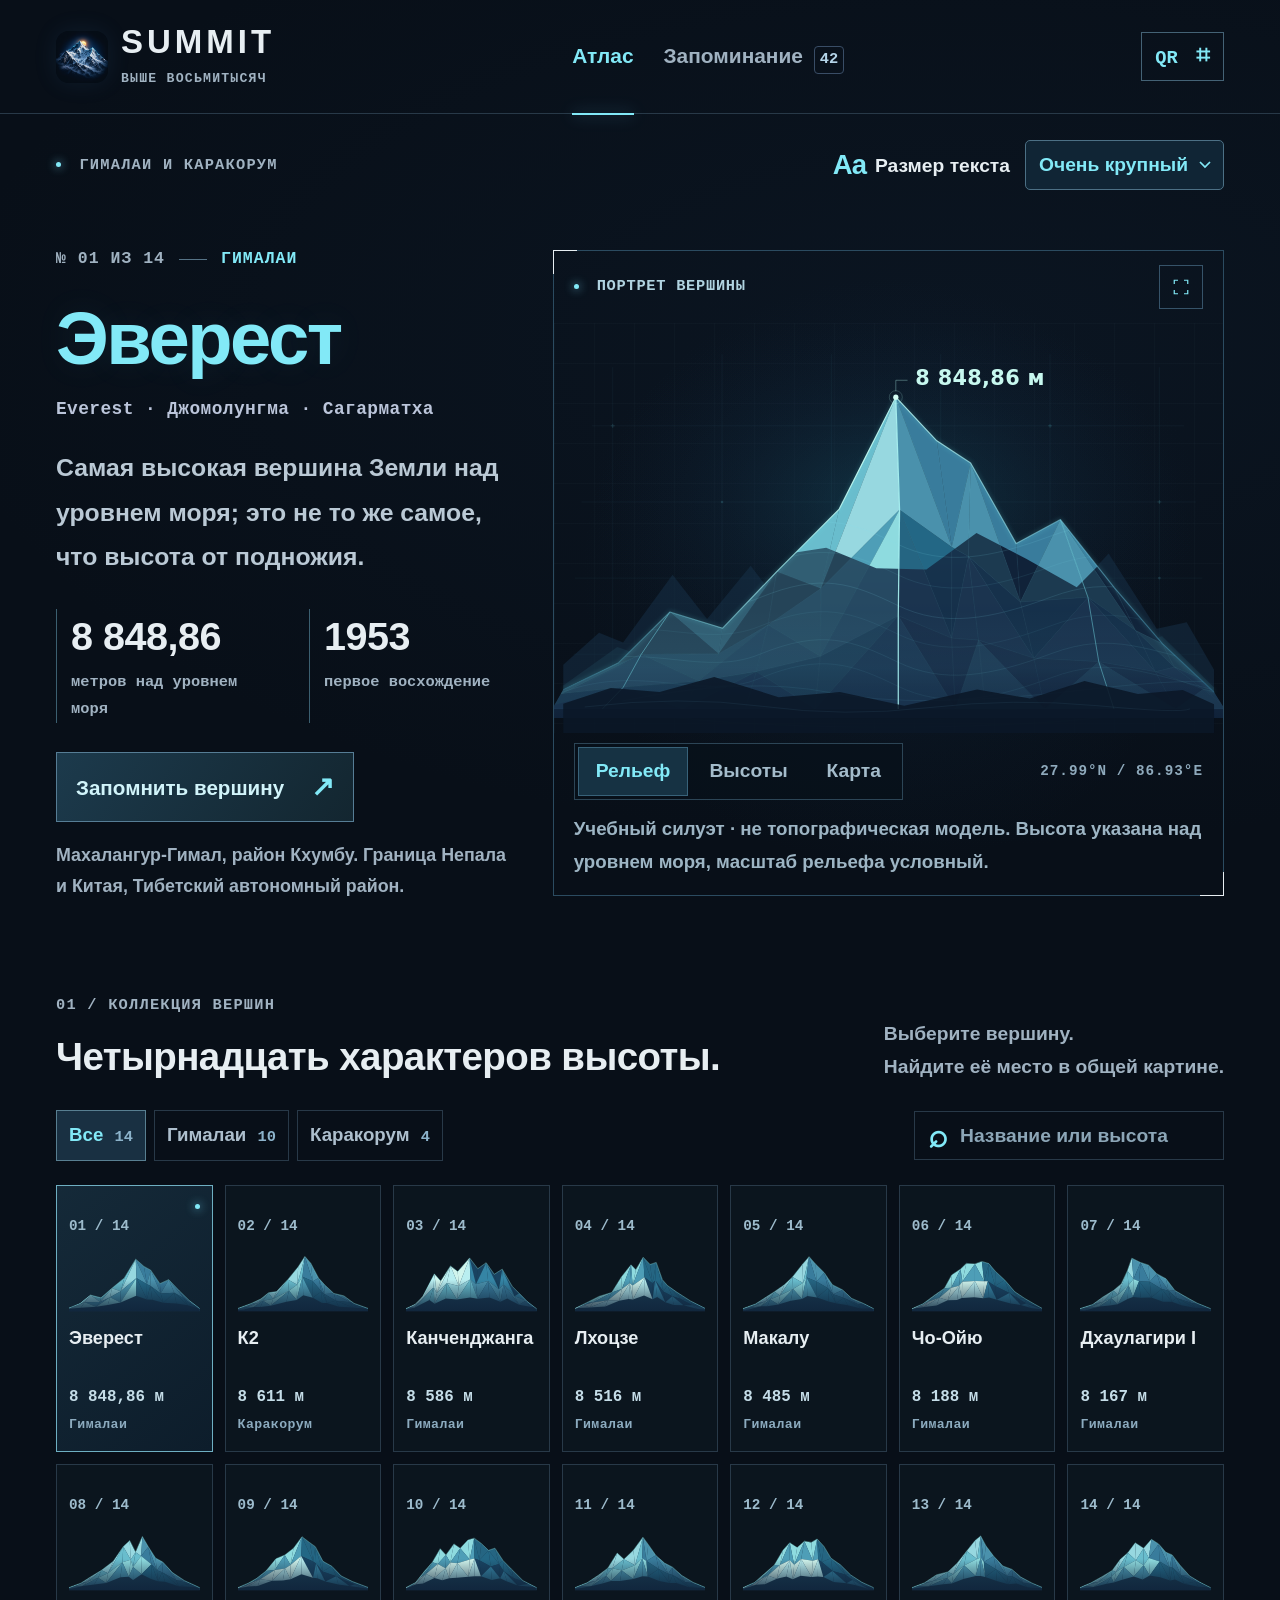
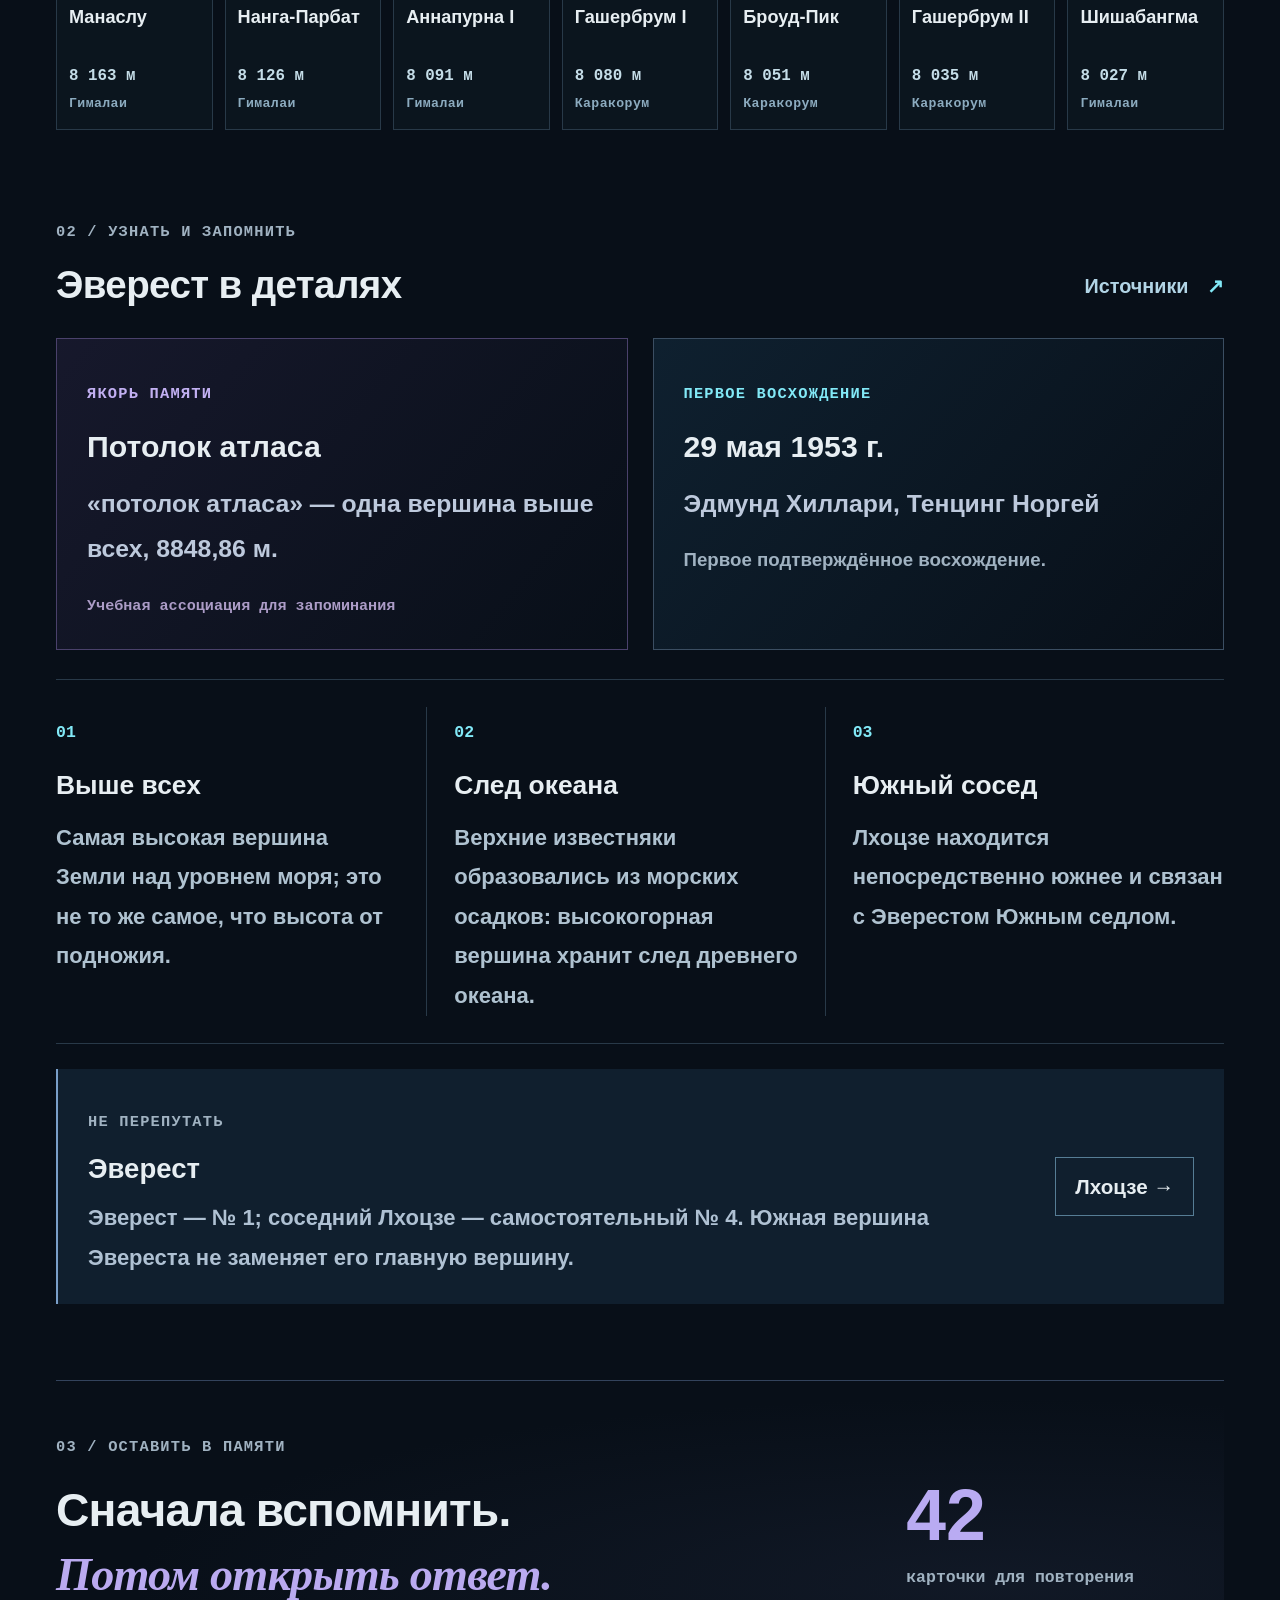
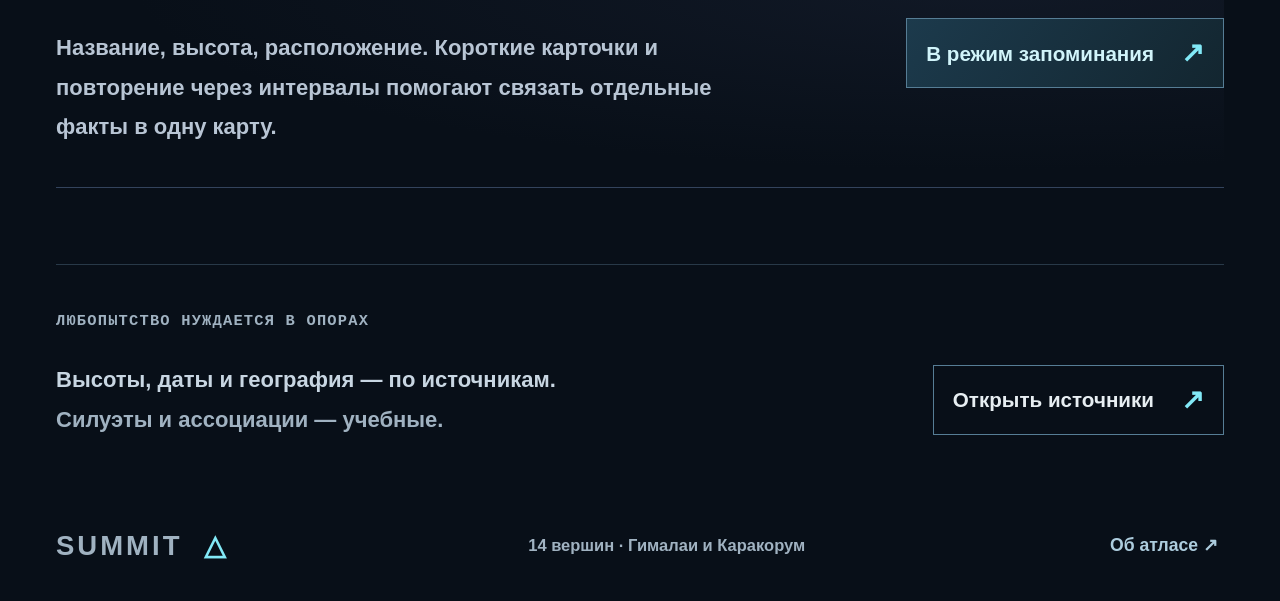
==== commit 817050bd: "Add safe automatic updates and larger, heavier reading sizes" ====
--- a/docs/SUMMIT.html
+++ b/docs/SUMMIT.html
@@ -1,6 +1,7 @@
 <!doctype html>
 <html lang="ru" data-text-size="large">
 <head>
+  <meta name="atlas-app" content="summit"><meta name="atlas-version" content="r-dc28caf666f30854ca77"><meta name="atlas-built" content="2026-10-10T07:00:52+00:00">
   <meta charset="utf-8"><meta name="viewport" content="width=device-width,initial-scale=1">
   <meta name="theme-color" content="#080f18"><meta name="description" content="SUMMIT — интерактивный атлас 14 восьмитысячников Гималаев и Каракорума. Рельефы, карта, сравнение высот и интервальное повторение.">
   <meta name="application-name" content="SUMMIT"><meta name="apple-mobile-web-app-title" content="SUMMIT"><meta name="apple-mobile-web-app-capable" content="yes"><meta name="mobile-web-app-capable" content="yes">
@@ -8,7 +9,7 @@
   <title>SUMMIT — Восьмитысячники</title>
   <script>try{const v=localStorage.getItem('summit-text-size');if(['normal','large','xlarge'].includes(v))document.documentElement.dataset.textSize=v;}catch{}</script>
   <style>:root{color-scheme:dark;--bg:#080f18;--panel:#101c29;--border:#283948;--text:#e7eef2;--muted:#a0b2c1;--cyan:#82e9f7;--violet:#b6a1ff;--amber:#e9bd86;--sans:-apple-system,BlinkMacSystemFont,"Segoe UI",Arial,sans-serif;--mono:Menlo,Consolas,"Liberation Mono",monospace;--serif:Georgia,"Times New Roman",serif}
-*{box-sizing:border-box}html{font-size:16px;scroll-behavior:smooth;scroll-padding-top:30px;-webkit-text-size-adjust:100%;text-size-adjust:100%}html[data-text-size=large]{font-size:18px}html[data-text-size=xlarge]{font-size:20px}body{margin:0;background:var(--bg);color:var(--text);font-family:var(--sans);font-size:1.125rem;font-weight:500;line-height:1.75;-webkit-font-smoothing:antialiased;background-image:radial-gradient(ellipse 80% 500px at 75% 350px,#17304b30,transparent)}button,input,select{font:inherit}button{color:inherit;background:none;border:0;cursor:pointer}a{color:inherit;text-decoration:none}button,a,select,input{-webkit-tap-highlight-color:transparent}button:focus-visible,a:focus-visible,select:focus-visible,input:focus-visible,[tabindex]:focus-visible{outline:2px solid var(--cyan);outline-offset:4px}button:disabled{cursor:default;opacity:.45}button[hidden],[hidden]{display:none!important}svg{display:block}::selection{background:#3b6a96;color:white}.skip-link{position:fixed;left:20px;top:-90px;background:var(--cyan);color:#0b1824;padding:12px 20px;z-index:100}.skip-link:focus{top:15px}.site-header{max-width:1560px;margin:auto;padding:24px 56px;display:flex;align-items:center;gap:35px;border-bottom:1px solid var(--border)}.brand{display:flex;align-items:center;gap:13px;flex-shrink:0}.app-icon{width:52px;height:52px;border-radius:13px;box-shadow:0 0 24px #458cca1c}.brand>span{font-size:1.5rem;font-weight:700;letter-spacing:4px;line-height:1.1}.brand small{display:block;font:600 .6rem/1.6 var(--mono);letter-spacing:1.2px;color:var(--muted);margin-top:8px}.main-nav{display:flex;align-items:center;justify-content:center;gap:30px;margin:auto;font-size:.95rem;font-weight:650}.main-nav button{position:relative;white-space:nowrap;padding:12px 0;color:var(--muted)}.main-nav .active{color:var(--cyan)}.main-nav .active:after{content:"";position:absolute;bottom:-28px;left:0;right:0;height:2px;background:var(--cyan);box-shadow:0 0 16px #7bddfe70}.nav-count{display:inline-grid;place-items:center;min-width:25px;padding:1px 5px;border:1px solid #394d66;color:#b5d5e9;border-radius:4px;margin-left:5px;font:600 .7rem/1.5 var(--mono)}.header-qr{font:650 .85rem var(--mono);padding:10px 13px;border:1px solid #446275;color:var(--cyan);white-space:nowrap}.header-qr span{font-size:1.1rem;padding-left:7px}main{max-width:1440px;margin:auto;padding:0 56px}.utility-bar{display:flex;align-items:center;justify-content:space-between;gap:25px;padding:26px 0 35px}.eyebrow{font:650 .7rem/1.75 var(--mono);letter-spacing:1.2px;color:var(--muted)}.eyebrow i,.viewer-top i{display:inline-block;width:5px;height:5px;vertical-align:middle;margin-right:8px;border-radius:50%;background:var(--cyan);box-shadow:0 0 10px #7fdbff}.reading-controls{display:flex;align-items:center;gap:15px}.reading-controls label{display:flex;align-items:center;gap:9px;font-size:.875rem;font-weight:650;white-space:nowrap}.reading-controls b{font-size:1.25rem;letter-spacing:-1px;color:var(--cyan)}select{font:600 .875rem/1.45 var(--sans);color:var(--cyan);background-color:#102535;border:1px solid #4c7085;border-radius:5px;min-height:46px;padding:10px 34px 10px 13px;max-width:100%;appearance:none;-webkit-appearance:none;background-image:url("data:image/svg+xml,%3Csvg xmlns='http://www.w3.org/2000/svg' width='12' height='8' viewBox='0 0 12 8'%3E%3Cpath d='m1 1 5 5 5-5' fill='none' stroke='%2382e9f7' stroke-width='1.7'/%3E%3C/svg%3E");background-repeat:no-repeat;background-position:right 12px center;background-size:12px 8px}.hero{display:grid;grid-template-columns:minmax(310px,.9fr) minmax(0,1.3fr);gap:32px;align-items:center;min-height:540px}.hero-copy{padding:20px 0}.peak-meta{font:600 .75rem/1.65 var(--mono);color:var(--cyan);letter-spacing:1px;display:flex;gap:14px;align-items:center;flex-wrap:wrap}.peak-meta>span:first-child{color:var(--muted)}.peak-meta i{width:28px;height:1px;background:#567386}h1{font-size:clamp(3rem,5.8vw,4.75rem);line-height:1.15;font-weight:650;letter-spacing:-2.5px;margin:23px 0 13px;color:var(--cyan);text-shadow:0 0 35px #78dfff16}h1.long-title{font-size:clamp(2.25rem,4.2vw,3.6rem);letter-spacing:-1.4px}.peak-english{font:550 .8125rem/1.75 var(--mono);color:#bbc5da;letter-spacing:.4px;margin:0 0 21px}.hero-summary{font-size:1.125rem;line-height:1.8;color:#bac9d5;max-width:510px;margin:0}.hero-stats{display:flex;flex-wrap:wrap;gap:28px;margin:29px 0}.hero-stats>div{border-left:1px solid #3b5f70;padding-left:14px;min-width:0}.hero-stats strong{display:block;font-size:1.8rem;line-height:1.4;letter-spacing:-.5px;font-weight:650;white-space:nowrap}.hero-stats span{display:block;font:550 .7rem/1.75 var(--mono);color:var(--muted);margin-top:5px;max-width:210px}.primary-button,.secondary-button{display:inline-flex;align-items:center;justify-content:space-between;gap:27px;min-height:50px;padding:12px 19px;border:1px solid #567d95;font-size:.9375rem;font-weight:650;line-height:1.6;text-align:left}.primary-button{background:linear-gradient(125deg,#1c3a4c,#132630);color:#d1f4fa}.primary-button>span,.secondary-button>span{font-size:1.25rem;color:var(--cyan)}.primary-button:hover,.secondary-button:hover{border-color:var(--cyan);background-color:#18364b;box-shadow:0 0 24px #6acafa12}.hero-location{font-size:.8125rem;color:var(--muted);line-height:1.7;max-width:490px;margin:18px 0 0}.viewer{border:1px solid #2b4b60;background:radial-gradient(ellipse at 50% 50%,#14375633,transparent 65%);position:relative;isolation:isolate;min-width:0}.viewer:before,.viewer:after{content:"";position:absolute;width:23px;height:23px;border-color:var(--cyan);pointer-events:none}.viewer:before{top:-1px;left:-1px;border-top:1px solid;border-left:1px solid}.viewer:after{right:-1px;bottom:-1px;border-right:1px solid;border-bottom:1px solid}.viewer-top{display:flex;align-items:center;justify-content:space-between;gap:15px;padding:14px 20px;font:650 .7rem/1.65 var(--mono);letter-spacing:.7px;color:#b0d3e0}.icon-button{display:grid;place-items:center;flex-shrink:0;width:42px;height:42px;border:1px solid #365369;color:var(--cyan);line-height:1}.icon-button svg{width:18px;stroke:currentColor;stroke-width:1.6;fill:none}.icon-button:hover{background:#1a3247}.viewer-content{height:410px;min-height:0;overflow:hidden;position:relative;background-image:linear-gradient(#8ac0e406 1px,transparent 1px),linear-gradient(90deg,#8ac0e406 1px,transparent 1px);background-size:40px 40px}.viewer-content>svg{width:100%;height:100%}.viewer-bottom{display:flex;align-items:center;justify-content:space-between;gap:18px;padding:10px 20px 13px;flex-wrap:wrap}.view-tabs{display:flex;background:#08111bbb;border:1px solid #2c4556;padding:3px;gap:3px}.view-tabs button{font-size:.875rem;font-weight:650;line-height:1.5;color:#a4bccb;padding:9px 17px;border:1px solid transparent;min-height:42px;white-space:nowrap}.view-tabs .active{background:#163243;border-color:#386279;color:var(--cyan)}.viewer-code{font:600 .65rem/1.65 var(--mono);letter-spacing:1px;color:#8faabc}.viewer-note{font-size:.6875rem;line-height:1.75;font-weight:550;color:#9db5c4;margin:0;padding:0 20px 17px}.viewer.expanded{position:fixed;inset:18px;z-index:50;background:var(--bg);box-shadow:0 0 0 35px #030711e8;display:flex;flex-direction:column}.expanded .viewer-content{flex:1;height:auto}.expanded .viewer-bottom,.expanded .viewer-note{width:100%;max-width:900px;align-self:center}.section-heading{display:flex;align-items:flex-end;justify-content:space-between;gap:25px;margin-bottom:27px}.section-heading h2{font-size:1.75rem;font-weight:650;line-height:1.35;letter-spacing:-.6px;margin:9px 0 0}.section-heading>p{font-size:.875rem;line-height:1.7;color:var(--muted);margin:0}.collection{padding-top:58px}.collection-toolbar{display:flex;justify-content:space-between;gap:25px;align-items:center;margin-bottom:24px}.range-filters{display:flex;gap:8px;flex-wrap:wrap}.range-filters button{font-size:.85rem;font-weight:600;white-space:nowrap;padding:8px 12px;border:1px solid var(--border);min-height:42px;color:#adbfcd}.range-filters span{font:600 .7rem var(--mono);color:#8cb3cb;margin-left:6px}.range-filters .active{border-color:#587f91;background:#193042;color:var(--cyan)}.search{display:flex;align-items:center;border:1px solid var(--border);padding:6px 13px;gap:10px;max-width:310px;width:100%}.search span{font-size:1.5rem;line-height:1;color:var(--cyan)}.search input{font-size:.875rem;width:100%;min-width:0;border:0;background:none;color:var(--text);outline:none;min-height:33px}.search:focus-within{border-color:var(--cyan)}.search input::placeholder{color:#8ca6b7}.peak-grid{display:grid;grid-template-columns:repeat(7,minmax(0,1fr));gap:12px}.peak-card{border:1px solid var(--border);background:#0e1a248c;padding:14px 12px;text-align:left;position:relative;min-width:0;transition:background .15s,border-color .15s}.peak-card:hover{background:#172c3b;border-color:#49758f}.peak-card.selected{border-color:#6eafc2;background:linear-gradient(140deg,#1d3b4e99,#0d1d2b)}.peak-card.selected:after{content:"";position:absolute;right:12px;top:18px;width:5px;height:5px;border-radius:50%;background:var(--cyan);box-shadow:0 0 10px #73dffe}.peak-card-number{font:600 .65rem var(--mono);color:#9dbbcc}.peak-card-visual{height:68px;margin:3px 0 11px}.peak-card-visual svg{width:100%;height:100%}.peak-card-name{font-size:.825rem;font-weight:650;line-height:1.45;display:block;min-height:2.9em}.peak-card-alt{font:600 .72rem/1.6 var(--mono);display:block;color:#c5dde8;margin-top:7px}.peak-card-range{font:550 .6rem/1.7 var(--mono);color:#8cabbf;display:block;margin-top:4px;letter-spacing:.4px}.empty-search{padding:35px 20px;border:1px solid var(--border);text-align:center;font-size:1rem;color:var(--muted)}.empty-search button{color:var(--cyan);text-decoration:underline;margin-left:10px}.peak-details{padding-top:76px}.text-button{font-size:.9rem;font-weight:650;line-height:1.6;color:#b2d5e6;padding:8px 0}.text-button>span{margin-left:13px;color:var(--cyan)}.insight-grid{display:grid;grid-template-columns:1fr 1fr;gap:25px}.memory-anchor,.first-ascent{padding:29px 30px;border:1px solid #4a416b;background:linear-gradient(130deg,#29244570,transparent)}.memory-anchor .eyebrow{color:#c2b0f2}.first-ascent{border-color:#3b4e62;background:linear-gradient(130deg,#16344a77,transparent)}.first-ascent .eyebrow{color:var(--cyan)}.insight-grid h3{font-size:1.375rem;font-weight:650;line-height:1.5;margin:13px 0}.insight-grid p{font-size:1.125rem;line-height:1.8;color:#bdc9dc;margin:0}.memory-anchor small{font:500 .6875rem/1.8 var(--mono);color:#ac9cc7;display:block;margin-top:21px}.first-ascent .ascent-note{font-size:.85rem;margin-top:16px;color:var(--muted)}.facts-grid{display:grid;grid-template-columns:repeat(3,1fr);gap:27px;border-top:1px solid var(--border);border-bottom:1px solid var(--border);margin-top:29px;padding:27px 0}.fact-item{border-right:1px solid var(--border);padding-right:26px}.fact-item:last-child{border-right:0;padding-right:0}.fact-item>span{font:600 .75rem var(--mono);color:var(--cyan)}.fact-item h3{font-size:1.2rem;font-weight:650;line-height:1.5;margin:16px 0 12px}.fact-item p{font-size:1rem;line-height:1.8;color:#afc2d0;margin:0}.pair-panel{display:flex;align-items:center;justify-content:space-between;gap:28px;padding:27px 30px;background:#101f2e;border-left:2px solid #7a9fc9;margin-top:25px}.pair-panel>div{flex:1;min-width:0}.pair-panel h3{font-size:1.25rem;line-height:1.5;margin:9px 0;font-weight:650}.pair-panel p{font-size:1rem;line-height:1.8;color:#afc1d3;margin:0}.pair-panel button{max-width:280px;flex-shrink:0}.learn-invite{display:flex;justify-content:space-between;align-items:center;gap:60px;border-top:1px solid #33435c;border-bottom:1px solid #33435c;padding:40px 0;margin:76px 0;background:radial-gradient(ellipse at 80% 50%,#2730494a,transparent 65%)}.learn-invite>div:first-child{max-width:690px}.learn-invite h2{font-size:2.1rem;font-weight:600;line-height:1.4;letter-spacing:-.8px;margin:13px 0 20px}.learn-invite em{font-family:var(--serif);color:#baaaf0;font-weight:500}.learn-invite p{font-size:1rem;line-height:1.8;color:#b8c5d4;margin:0}.invite-action{display:flex;align-items:flex-start;flex-direction:column;min-width:300px}.invite-count{font-size:3.25rem;font-weight:600;line-height:1;color:#b9abf2}.invite-label{font:500 .75rem/1.8 var(--mono);color:var(--muted);margin:12px 0 25px}.source-strip{border-top:1px solid var(--border);padding:30px 0;margin:60px 0 30px}.source-strip>div{display:flex;justify-content:space-between;align-items:center;gap:30px}.source-strip p{font-size:1rem;line-height:1.8;color:#c8d6e2}.source-strip p span{color:var(--muted)}.source-strip button{flex-shrink:0}footer{max-width:1440px;margin:auto;padding:0 56px 30px;display:flex;align-items:center;justify-content:space-between;gap:25px;font-size:.75rem;color:var(--muted);line-height:1.8}.footer-brand{font-size:1.25rem;font-weight:650;letter-spacing:3px;display:flex;align-items:center;gap:22px}.footer-brand span{color:var(--cyan)}footer button{font-size:.8rem;color:#adcdde}.learn-heading{padding:20px 0 30px}.learn-heading h1{color:#e6eef9;font-size:clamp(2.8rem,5.3vw,4rem);margin:14px 0 20px}.learn-heading h1 em{font-family:var(--serif);color:#b9a9ee;font-weight:500}.learn-heading>p{font-size:1.125rem;color:#b8c6d6;line-height:1.8;max-width:790px;margin:0}.study-stats{display:grid;grid-template-columns:repeat(3,1fr);border-top:1px solid var(--border);border-bottom:1px solid var(--border);padding:27px 0;gap:27px}.study-stats>div{border-left:1px solid #3a536b;padding-left:21px}.study-stats strong{display:block;font-size:2.1rem;font-weight:600;line-height:1.3}.study-stats span{font-size:.85rem;color:var(--muted);display:block;margin-top:7px}.study-stats>div:first-child strong{color:var(--cyan)}.review-setup{background:#111e2c;border:1px solid #2f4358;padding:29px 31px;margin-top:30px}.setup-fields{display:grid;grid-template-columns:1fr 1fr;gap:27px}.setup-fields label{font-size:.875rem;font-weight:600;color:#afc1d0}.setup-fields select{display:block;width:100%;margin-top:10px;color:#d7eaf7}.start-review{display:flex;align-items:center;justify-content:space-between;gap:25px;border-top:1px solid #2d4054;margin-top:27px;padding-top:25px}.start-review h2{font-size:1.375rem;font-weight:650;line-height:1.5;margin:0 0 8px}.start-review p{font-size:.95rem;color:#acbfd0;line-height:1.7;margin:0;max-width:660px}.start-review .primary-button{flex-shrink:0}.review-setup>.text-button{margin-top:18px}.study-method{display:grid;grid-template-columns:repeat(3,1fr);gap:32px;padding-top:40px}.study-method>div>span{font:600 .8rem var(--mono);color:var(--violet)}.study-method h3{font-size:1.25rem;line-height:1.5;margin:13px 0 9px;font-weight:650}.study-method p{font-size:1rem;color:#afc0d0;line-height:1.8;margin:0}.review-session{max-width:890px;margin:0 auto}.session-top{display:flex;align-items:center;justify-content:space-between;gap:20px;margin-bottom:17px}.session-top>span{font:600 .8rem/1.7 var(--mono);color:#b3c9dc}.session-progress{height:3px;background:#243246;margin-bottom:23px}.session-progress>span{display:block;height:100%;background:linear-gradient(90deg,var(--cyan),var(--violet));transition:width .2s}.flashcard{min-height:450px;text-align:center;padding:38px 45px;border:1px solid #476479;background:radial-gradient(ellipse at 50% 0,#21344d77,transparent 75%),#101b2a;box-shadow:0 0 40px #060d191a;display:flex;flex-direction:column;justify-content:center}.flashcard>.eyebrow{color:#acc5dc}.card-motif{color:#7cdcef;font:3.2rem/1 var(--serif);margin:22px 0 12px;text-shadow:0 0 25px #82dbff44}.flashcard h2{font-size:1.7rem;font-weight:650;line-height:1.5;letter-spacing:-.5px;margin:15px auto;max-width:720px}.flashcard #card-hint{font-size:1rem;line-height:1.8;max-width:620px;color:#a9bfce;margin:17px auto 27px}.flashcard .primary-button{margin:0 auto;gap:40px}.flashcard #card-answer{font-size:2.1rem;color:var(--cyan);line-height:1.4}.answer-detail{font-size:1.125rem;color:#c3d4e2;line-height:1.8}.answer-anchor{border-top:1px solid #3c3859;text-align:left;padding-top:19px;margin:22px 0 12px}.answer-anchor>span{font:650 .75rem var(--mono);color:var(--violet);letter-spacing:1px}.answer-anchor p{font-size:1rem;line-height:1.8;color:#c6beda;margin:8px 0 0}.rating-buttons{display:grid;grid-template-columns:repeat(3,1fr);gap:13px;margin-top:20px}.rating-buttons button{padding:18px 12px;border:1px solid #46506a;background:#111f30;min-width:0}.rating-buttons button:first-child{border-color:#77613e;background:#2b241d}.rating-buttons button:last-child{border-color:#546194;background:#1c263f}.rating-buttons button:hover{border-color:var(--cyan)}.rating-buttons strong{display:block;font-size:1.0625rem;line-height:1.5;font-weight:650}.rating-buttons span{display:block;font-size:.8rem;line-height:1.6;color:#a8becf;margin-top:5px}.rating-buttons button:first-child span{color:#d2b791}.study-footnote{font-size:.8rem;line-height:1.8;color:#94afc2;margin:21px 0 0}.review-complete{text-align:center;border:1px solid #34596b;padding:45px 35px;background:#101e2c;max-width:840px;margin:auto}.finish-symbol{color:var(--cyan);font-size:3rem}.review-complete h2{font-size:2rem;font-weight:650;line-height:1.4}.review-complete p{font-size:1.125rem;line-height:1.8;color:#b4c8d7}.review-complete button{margin:18px auto 0}.height-chart{height:100%;overflow-y:auto;padding:8px 20px 15px;scrollbar-width:thin;scrollbar-color:#467590 #0b1724}.chart-intro{font-size:.75rem;color:var(--muted);line-height:1.7;margin:0 0 13px}.height-row{display:grid;grid-template-columns:minmax(105px,1.4fr) minmax(20px,1fr) auto;align-items:center;gap:13px;border-bottom:1px solid #243c4d;min-height:44px;width:100%;padding:9px 0;text-align:left}.height-row .chart-name{font-size:.8rem;font-weight:600;line-height:1.5}.height-row .chart-value{font:600 .7rem var(--mono);color:#afcede;white-space:nowrap}.bar-track{height:5px;background:#233346;display:block}.bar-track i{display:block;min-width:3px;height:100%;background:#617695}.height-row.active{color:var(--cyan)}.height-row.active .bar-track i{background:var(--cyan);box-shadow:0 0 13px #84dcff33}.map-dot{cursor:pointer}.map-dot .map-hit{fill:transparent}.map-dot .map-badge{fill:#102438;stroke:#72bad7;stroke-width:1.4}.map-dot text{font:700 23px var(--sans);text-anchor:middle;dominant-baseline:middle;fill:#d7f2ff;pointer-events:none}.map-dot.active .map-badge{fill:#4c3b27;stroke:var(--amber);stroke-width:2}.map-dot:focus-visible .map-badge{stroke:white;stroke-width:3}.map-caption{font:600 20px var(--mono);fill:#8eafc9;letter-spacing:1px}.map-degree{font:500 17px var(--mono);fill:#64849b}dialog{background:#101e2c;color:var(--text);border:1px solid #466579;padding:30px 34px;max-width:860px;width:calc(100% - 30px);max-height:88dvh;box-shadow:0 0 90px #0008}dialog::backdrop{background:#030a13e8;backdrop-filter:blur(8px)}.dialog-top{display:flex;align-items:center;justify-content:space-between;gap:15px}dialog h2{font-size:1.8rem;font-weight:650;line-height:1.4;margin:22px 0}dialog>p{font-size:1rem;line-height:1.8;color:#bbccda}.source-group{border-top:1px solid var(--border);padding-top:18px;margin-top:25px}.source-group h3{font-size:1.3rem;font-weight:650;margin:5px 0 15px}.source-link{display:block;border-left:1px solid #52748f;padding-left:16px;margin:18px 0}.source-link strong{display:block;font-size:.9375rem;line-height:1.75;color:var(--cyan);font-weight:650}.source-link span{display:block;font-size:.875rem;color:#a3bbcd;line-height:1.75;margin-top:5px}.source-link:hover strong{text-decoration:underline}.source-policy{font-size:.8rem;line-height:1.85;border-top:1px solid var(--border);padding-top:20px;margin-top:28px}.height-note{font-size:.85rem;color:#b6c8d8;line-height:1.8}.qr-art{background:white;max-width:270px;margin:23px auto}.qr-art svg{width:100%;height:auto}#qr-dialog{max-width:490px;text-align:center}#qr-dialog .dialog-top{text-align:left}#qr-dialog>p{font-size:1rem}.qr-url{display:block;font:600 .8rem/1.8 var(--mono);color:var(--cyan);overflow-wrap:anywhere;margin:21px 0}#qr-dialog>.secondary-button{margin:0 auto}.toast{position:fixed;left:50%;bottom:24px;transform:translate(-50%,20px);padding:12px 23px;border:1px solid #567993;background:#132c3d;color:#dbf2ff;opacity:0;pointer-events:none;transition:.2s;z-index:100;font-size:.9rem;text-align:center;max-width:calc(100% - 32px)}.toast.show{opacity:1;transform:translate(-50%,0)}
+*{box-sizing:border-box}html{font-size:16px;scroll-behavior:smooth;scroll-padding-top:30px;-webkit-text-size-adjust:100%;text-size-adjust:100%}html[data-text-size=large]{font-size:18px}html[data-text-size=xlarge]{font-size:20px}body{margin:0;background:var(--bg);color:var(--text);font-family:var(--sans);font-size:1.125rem;font-weight:600;line-height:1.75;-webkit-font-smoothing:antialiased;background-image:radial-gradient(ellipse 80% 500px at 75% 350px,#17304b30,transparent)}button,input,select{font:inherit}button{color:inherit;background:none;border:0;cursor:pointer}a{color:inherit;text-decoration:none}button,a,select,input{-webkit-tap-highlight-color:transparent}button:focus-visible,a:focus-visible,select:focus-visible,input:focus-visible,[tabindex]:focus-visible{outline:2px solid var(--cyan);outline-offset:4px}button:disabled{cursor:default;opacity:.45}button[hidden],[hidden]{display:none!important}svg{display:block}::selection{background:#3b6a96;color:white}.skip-link{position:fixed;left:20px;top:-90px;background:var(--cyan);color:#0b1824;padding:12px 20px;z-index:100}.skip-link:focus{top:15px}.site-header{max-width:1560px;margin:auto;padding:24px 56px;display:flex;align-items:center;gap:35px;border-bottom:1px solid var(--border)}.brand{display:flex;align-items:center;gap:13px;flex-shrink:0}.app-icon{width:52px;height:52px;border-radius:13px;box-shadow:0 0 24px #458cca1c}.brand>span{font-size:1.5rem;font-weight:750;letter-spacing:4px;line-height:1.1}.brand small{display:block;font:700 .6rem/1.6 var(--mono);letter-spacing:1.2px;color:var(--muted);margin-top:8px}.main-nav{display:flex;align-items:center;justify-content:center;gap:30px;margin:auto;font-size:.95rem;font-weight:750}.main-nav button{position:relative;white-space:nowrap;padding:12px 0;color:var(--muted)}.main-nav .active{color:var(--cyan)}.main-nav .active:after{content:"";position:absolute;bottom:-28px;left:0;right:0;height:2px;background:var(--cyan);box-shadow:0 0 16px #7bddfe70}.nav-count{display:inline-grid;place-items:center;min-width:25px;padding:1px 5px;border:1px solid #394d66;color:#b5d5e9;border-radius:4px;margin-left:5px;font:700 .7rem/1.5 var(--mono)}.header-qr{font:750 .85rem var(--mono);padding:10px 13px;border:1px solid #446275;color:var(--cyan);white-space:nowrap}.header-qr span{font-size:1.1rem;padding-left:7px}main{max-width:1440px;margin:auto;padding:0 56px}.utility-bar{display:flex;align-items:center;justify-content:space-between;gap:25px;padding:26px 0 35px}.eyebrow{font:750 .7rem/1.75 var(--mono);letter-spacing:1.2px;color:var(--muted)}.eyebrow i,.viewer-top i{display:inline-block;width:5px;height:5px;vertical-align:middle;margin-right:8px;border-radius:50%;background:var(--cyan);box-shadow:0 0 10px #7fdbff}.reading-controls{display:flex;align-items:center;gap:15px}.reading-controls label{display:flex;align-items:center;gap:9px;font-size:.875rem;font-weight:750;white-space:nowrap}.reading-controls b{font-size:1.25rem;letter-spacing:-1px;color:var(--cyan)}select{font:700 .875rem/1.45 var(--sans);color:var(--cyan);background-color:#102535;border:1px solid #4c7085;border-radius:5px;min-height:46px;padding:10px 34px 10px 13px;max-width:100%;appearance:none;-webkit-appearance:none;background-image:url("data:image/svg+xml,%3Csvg xmlns='http://www.w3.org/2000/svg' width='12' height='8' viewBox='0 0 12 8'%3E%3Cpath d='m1 1 5 5 5-5' fill='none' stroke='%2382e9f7' stroke-width='1.7'/%3E%3C/svg%3E");background-repeat:no-repeat;background-position:right 12px center;background-size:12px 8px}.hero{display:grid;grid-template-columns:minmax(310px,.9fr) minmax(0,1.3fr);gap:32px;align-items:center;min-height:540px}.hero-copy{padding:20px 0}.peak-meta{font:700 .75rem/1.65 var(--mono);color:var(--cyan);letter-spacing:1px;display:flex;gap:14px;align-items:center;flex-wrap:wrap}.peak-meta>span:first-child{color:var(--muted)}.peak-meta i{width:28px;height:1px;background:#567386}h1{font-size:clamp(3rem,5.8vw,4.75rem);line-height:1.15;font-weight:750;letter-spacing:-2.5px;margin:23px 0 13px;color:var(--cyan);text-shadow:0 0 35px #78dfff16}h1.long-title{font-size:clamp(2.25rem,4.2vw,3.6rem);letter-spacing:-1.4px}.peak-english{font:650 .8125rem/1.75 var(--mono);color:#bbc5da;letter-spacing:.4px;margin:0 0 21px}.hero-summary{font-size:1.125rem;line-height:1.8;color:#bac9d5;max-width:510px;margin:0}.hero-stats{display:flex;flex-wrap:wrap;gap:28px;margin:29px 0}.hero-stats>div{border-left:1px solid #3b5f70;padding-left:14px;min-width:0}.hero-stats strong{display:block;font-size:1.8rem;line-height:1.4;letter-spacing:-.5px;font-weight:750;white-space:nowrap}.hero-stats span{display:block;font:650 .7rem/1.75 var(--mono);color:var(--muted);margin-top:5px;max-width:210px}.primary-button,.secondary-button{display:inline-flex;align-items:center;justify-content:space-between;gap:27px;min-height:50px;padding:12px 19px;border:1px solid #567d95;font-size:.9375rem;font-weight:750;line-height:1.6;text-align:left}.primary-button{background:linear-gradient(125deg,#1c3a4c,#132630);color:#d1f4fa}.primary-button>span,.secondary-button>span{font-size:1.25rem;color:var(--cyan)}.primary-button:hover,.secondary-button:hover{border-color:var(--cyan);background-color:#18364b;box-shadow:0 0 24px #6acafa12}.hero-location{font-size:.8125rem;color:var(--muted);line-height:1.7;max-width:490px;margin:18px 0 0}.viewer{border:1px solid #2b4b60;background:radial-gradient(ellipse at 50% 50%,#14375633,transparent 65%);position:relative;isolation:isolate;min-width:0}.viewer:before,.viewer:after{content:"";position:absolute;width:23px;height:23px;border-color:var(--cyan);pointer-events:none}.viewer:before{top:-1px;left:-1px;border-top:1px solid;border-left:1px solid}.viewer:after{right:-1px;bottom:-1px;border-right:1px solid;border-bottom:1px solid}.viewer-top{display:flex;align-items:center;justify-content:space-between;gap:15px;padding:14px 20px;font:750 .7rem/1.65 var(--mono);letter-spacing:.7px;color:#b0d3e0}.icon-button{display:grid;place-items:center;flex-shrink:0;width:42px;height:42px;border:1px solid #365369;color:var(--cyan);line-height:1}.icon-button svg{width:18px;stroke:currentColor;stroke-width:1.6;fill:none}.icon-button:hover{background:#1a3247}.viewer-content{height:410px;min-height:0;overflow:hidden;position:relative;background-image:linear-gradient(#8ac0e406 1px,transparent 1px),linear-gradient(90deg,#8ac0e406 1px,transparent 1px);background-size:40px 40px}.viewer-content>svg{width:100%;height:100%}.viewer-bottom{display:flex;align-items:center;justify-content:space-between;gap:18px;padding:10px 20px 13px;flex-wrap:wrap}.view-tabs{display:flex;background:#08111bbb;border:1px solid #2c4556;padding:3px;gap:3px}.view-tabs button{font-size:.875rem;font-weight:750;line-height:1.5;color:#a4bccb;padding:9px 17px;border:1px solid transparent;min-height:42px;white-space:nowrap}.view-tabs .active{background:#163243;border-color:#386279;color:var(--cyan)}.viewer-code{font:700 .65rem/1.65 var(--mono);letter-spacing:1px;color:#8faabc}.viewer-note{font-size:.6875rem;line-height:1.75;font-weight:650;color:#9db5c4;margin:0;padding:0 20px 17px}.viewer.expanded{position:fixed;inset:18px;z-index:50;background:var(--bg);box-shadow:0 0 0 35px #030711e8;display:flex;flex-direction:column}.expanded .viewer-content{flex:1;height:auto}.expanded .viewer-bottom,.expanded .viewer-note{width:100%;max-width:900px;align-self:center}.section-heading{display:flex;align-items:flex-end;justify-content:space-between;gap:25px;margin-bottom:27px}.section-heading h2{font-size:1.75rem;font-weight:750;line-height:1.35;letter-spacing:-.6px;margin:9px 0 0}.section-heading>p{font-size:.875rem;line-height:1.7;color:var(--muted);margin:0}.collection{padding-top:58px}.collection-toolbar{display:flex;justify-content:space-between;gap:25px;align-items:center;margin-bottom:24px}.range-filters{display:flex;gap:8px;flex-wrap:wrap}.range-filters button{font-size:.85rem;font-weight:700;white-space:nowrap;padding:8px 12px;border:1px solid var(--border);min-height:42px;color:#adbfcd}.range-filters span{font:700 .7rem var(--mono);color:#8cb3cb;margin-left:6px}.range-filters .active{border-color:#587f91;background:#193042;color:var(--cyan)}.search{display:flex;align-items:center;border:1px solid var(--border);padding:6px 13px;gap:10px;max-width:310px;width:100%}.search span{font-size:1.5rem;line-height:1;color:var(--cyan)}.search input{font-size:.875rem;width:100%;min-width:0;border:0;background:none;color:var(--text);outline:none;min-height:33px}.search:focus-within{border-color:var(--cyan)}.search input::placeholder{color:#8ca6b7}.peak-grid{display:grid;grid-template-columns:repeat(7,minmax(0,1fr));gap:12px}.peak-card{border:1px solid var(--border);background:#0e1a248c;padding:14px 12px;text-align:left;position:relative;min-width:0;transition:background .15s,border-color .15s}.peak-card:hover{background:#172c3b;border-color:#49758f}.peak-card.selected{border-color:#6eafc2;background:linear-gradient(140deg,#1d3b4e99,#0d1d2b)}.peak-card.selected:after{content:"";position:absolute;right:12px;top:18px;width:5px;height:5px;border-radius:50%;background:var(--cyan);box-shadow:0 0 10px #73dffe}.peak-card-number{font:700 .65rem var(--mono);color:#9dbbcc}.peak-card-visual{height:68px;margin:3px 0 11px}.peak-card-visual svg{width:100%;height:100%}.peak-card-name{font-size:.825rem;font-weight:750;line-height:1.45;display:block;min-height:2.9em}.peak-card-alt{font:700 .72rem/1.6 var(--mono);display:block;color:#c5dde8;margin-top:7px}.peak-card-range{font:650 .6rem/1.7 var(--mono);color:#8cabbf;display:block;margin-top:4px;letter-spacing:.4px}.empty-search{padding:35px 20px;border:1px solid var(--border);text-align:center;font-size:1rem;color:var(--muted)}.empty-search button{color:var(--cyan);text-decoration:underline;margin-left:10px}.peak-details{padding-top:76px}.text-button{font-size:.9rem;font-weight:750;line-height:1.6;color:#b2d5e6;padding:8px 0}.text-button>span{margin-left:13px;color:var(--cyan)}.insight-grid{display:grid;grid-template-columns:1fr 1fr;gap:25px}.memory-anchor,.first-ascent{padding:29px 30px;border:1px solid #4a416b;background:linear-gradient(130deg,#29244570,transparent)}.memory-anchor .eyebrow{color:#c2b0f2}.first-ascent{border-color:#3b4e62;background:linear-gradient(130deg,#16344a77,transparent)}.first-ascent .eyebrow{color:var(--cyan)}.insight-grid h3{font-size:1.375rem;font-weight:750;line-height:1.5;margin:13px 0}.insight-grid p{font-size:1.125rem;line-height:1.8;color:#bdc9dc;margin:0}.memory-anchor small{font:600 .6875rem/1.8 var(--mono);color:#ac9cc7;display:block;margin-top:21px}.first-ascent .ascent-note{font-size:.85rem;margin-top:16px;color:var(--muted)}.facts-grid{display:grid;grid-template-columns:repeat(3,1fr);gap:27px;border-top:1px solid var(--border);border-bottom:1px solid var(--border);margin-top:29px;padding:27px 0}.fact-item{border-right:1px solid var(--border);padding-right:26px}.fact-item:last-child{border-right:0;padding-right:0}.fact-item>span{font:700 .75rem var(--mono);color:var(--cyan)}.fact-item h3{font-size:1.2rem;font-weight:750;line-height:1.5;margin:16px 0 12px}.fact-item p{font-size:1rem;line-height:1.8;color:#afc2d0;margin:0}.pair-panel{display:flex;align-items:center;justify-content:space-between;gap:28px;padding:27px 30px;background:#101f2e;border-left:2px solid #7a9fc9;margin-top:25px}.pair-panel>div{flex:1;min-width:0}.pair-panel h3{font-size:1.25rem;line-height:1.5;margin:9px 0;font-weight:750}.pair-panel p{font-size:1rem;line-height:1.8;color:#afc1d3;margin:0}.pair-panel button{max-width:280px;flex-shrink:0}.learn-invite{display:flex;justify-content:space-between;align-items:center;gap:60px;border-top:1px solid #33435c;border-bottom:1px solid #33435c;padding:40px 0;margin:76px 0;background:radial-gradient(ellipse at 80% 50%,#2730494a,transparent 65%)}.learn-invite>div:first-child{max-width:690px}.learn-invite h2{font-size:2.1rem;font-weight:700;line-height:1.4;letter-spacing:-.8px;margin:13px 0 20px}.learn-invite em{font-family:var(--serif);color:#baaaf0;font-weight:600}.learn-invite p{font-size:1rem;line-height:1.8;color:#b8c5d4;margin:0}.invite-action{display:flex;align-items:flex-start;flex-direction:column;min-width:300px}.invite-count{font-size:3.25rem;font-weight:700;line-height:1;color:#b9abf2}.invite-label{font:600 .75rem/1.8 var(--mono);color:var(--muted);margin:12px 0 25px}.source-strip{border-top:1px solid var(--border);padding:30px 0;margin:60px 0 30px}.source-strip>div{display:flex;justify-content:space-between;align-items:center;gap:30px}.source-strip p{font-size:1rem;line-height:1.8;color:#c8d6e2}.source-strip p span{color:var(--muted)}.source-strip button{flex-shrink:0}footer{max-width:1440px;margin:auto;padding:0 56px 30px;display:flex;align-items:center;justify-content:space-between;gap:25px;font-size:.75rem;color:var(--muted);line-height:1.8}.footer-brand{font-size:1.25rem;font-weight:750;letter-spacing:3px;display:flex;align-items:center;gap:22px}.footer-brand span{color:var(--cyan)}footer button{font-size:.8rem;color:#adcdde}.learn-heading{padding:20px 0 30px}.learn-heading h1{color:#e6eef9;font-size:clamp(2.8rem,5.3vw,4rem);margin:14px 0 20px}.learn-heading h1 em{font-family:var(--serif);color:#b9a9ee;font-weight:600}.learn-heading>p{font-size:1.125rem;color:#b8c6d6;line-height:1.8;max-width:790px;margin:0}.study-stats{display:grid;grid-template-columns:repeat(3,1fr);border-top:1px solid var(--border);border-bottom:1px solid var(--border);padding:27px 0;gap:27px}.study-stats>div{border-left:1px solid #3a536b;padding-left:21px}.study-stats strong{display:block;font-size:2.1rem;font-weight:700;line-height:1.3}.study-stats span{font-size:.85rem;color:var(--muted);display:block;margin-top:7px}.study-stats>div:first-child strong{color:var(--cyan)}.review-setup{background:#111e2c;border:1px solid #2f4358;padding:29px 31px;margin-top:30px}.setup-fields{display:grid;grid-template-columns:1fr 1fr;gap:27px}.setup-fields label{font-size:.875rem;font-weight:700;color:#afc1d0}.setup-fields select{display:block;width:100%;margin-top:10px;color:#d7eaf7}.start-review{display:flex;align-items:center;justify-content:space-between;gap:25px;border-top:1px solid #2d4054;margin-top:27px;padding-top:25px}.start-review h2{font-size:1.375rem;font-weight:750;line-height:1.5;margin:0 0 8px}.start-review p{font-size:.95rem;color:#acbfd0;line-height:1.7;margin:0;max-width:660px}.start-review .primary-button{flex-shrink:0}.review-setup>.text-button{margin-top:18px}.study-method{display:grid;grid-template-columns:repeat(3,1fr);gap:32px;padding-top:40px}.study-method>div>span{font:700 .8rem var(--mono);color:var(--violet)}.study-method h3{font-size:1.25rem;line-height:1.5;margin:13px 0 9px;font-weight:750}.study-method p{font-size:1rem;color:#afc0d0;line-height:1.8;margin:0}.review-session{max-width:890px;margin:0 auto}.session-top{display:flex;align-items:center;justify-content:space-between;gap:20px;margin-bottom:17px}.session-top>span{font:700 .8rem/1.7 var(--mono);color:#b3c9dc}.session-progress{height:3px;background:#243246;margin-bottom:23px}.session-progress>span{display:block;height:100%;background:linear-gradient(90deg,var(--cyan),var(--violet));transition:width .2s}.flashcard{min-height:450px;text-align:center;padding:38px 45px;border:1px solid #476479;background:radial-gradient(ellipse at 50% 0,#21344d77,transparent 75%),#101b2a;box-shadow:0 0 40px #060d191a;display:flex;flex-direction:column;justify-content:center}.flashcard>.eyebrow{color:#acc5dc}.card-motif{color:#7cdcef;font:3.2rem/1 var(--serif);margin:22px 0 12px;text-shadow:0 0 25px #82dbff44}.flashcard h2{font-size:1.7rem;font-weight:750;line-height:1.5;letter-spacing:-.5px;margin:15px auto;max-width:720px}.flashcard #card-hint{font-size:1rem;line-height:1.8;max-width:620px;color:#a9bfce;margin:17px auto 27px}.flashcard .primary-button{margin:0 auto;gap:40px}.flashcard #card-answer{font-size:2.1rem;color:var(--cyan);line-height:1.4}.answer-detail{font-size:1.125rem;color:#c3d4e2;line-height:1.8}.answer-anchor{border-top:1px solid #3c3859;text-align:left;padding-top:19px;margin:22px 0 12px}.answer-anchor>span{font:750 .75rem var(--mono);color:var(--violet);letter-spacing:1px}.answer-anchor p{font-size:1rem;line-height:1.8;color:#c6beda;margin:8px 0 0}.rating-buttons{display:grid;grid-template-columns:repeat(3,1fr);gap:13px;margin-top:20px}.rating-buttons button{padding:18px 12px;border:1px solid #46506a;background:#111f30;min-width:0}.rating-buttons button:first-child{border-color:#77613e;background:#2b241d}.rating-buttons button:last-child{border-color:#546194;background:#1c263f}.rating-buttons button:hover{border-color:var(--cyan)}.rating-buttons strong{display:block;font-size:1.0625rem;line-height:1.5;font-weight:750}.rating-buttons span{display:block;font-size:.8rem;line-height:1.6;color:#a8becf;margin-top:5px}.rating-buttons button:first-child span{color:#d2b791}.study-footnote{font-size:.8rem;line-height:1.8;color:#94afc2;margin:21px 0 0}.review-complete{text-align:center;border:1px solid #34596b;padding:45px 35px;background:#101e2c;max-width:840px;margin:auto}.finish-symbol{color:var(--cyan);font-size:3rem}.review-complete h2{font-size:2rem;font-weight:750;line-height:1.4}.review-complete p{font-size:1.125rem;line-height:1.8;color:#b4c8d7}.review-complete button{margin:18px auto 0}.height-chart{height:100%;overflow-y:auto;padding:8px 20px 15px;scrollbar-width:thin;scrollbar-color:#467590 #0b1724}.chart-intro{font-size:.75rem;color:var(--muted);line-height:1.7;margin:0 0 13px}.height-row{display:grid;grid-template-columns:minmax(105px,1.4fr) minmax(20px,1fr) auto;align-items:center;gap:13px;border-bottom:1px solid #243c4d;min-height:44px;width:100%;padding:9px 0;text-align:left}.height-row .chart-name{font-size:.8rem;font-weight:700;line-height:1.5}.height-row .chart-value{font:700 .7rem var(--mono);color:#afcede;white-space:nowrap}.bar-track{height:5px;background:#233346;display:block}.bar-track i{display:block;min-width:3px;height:100%;background:#617695}.height-row.active{color:var(--cyan)}.height-row.active .bar-track i{background:var(--cyan);box-shadow:0 0 13px #84dcff33}.map-dot{cursor:pointer}.map-dot .map-hit{fill:transparent}.map-dot .map-badge{fill:#102438;stroke:#72bad7;stroke-width:1.4}.map-dot text{font:750 23px var(--sans);text-anchor:middle;dominant-baseline:middle;fill:#d7f2ff;pointer-events:none}.map-dot.active .map-badge{fill:#4c3b27;stroke:var(--amber);stroke-width:2}.map-dot:focus-visible .map-badge{stroke:white;stroke-width:3}.map-caption{font:700 20px var(--mono);fill:#8eafc9;letter-spacing:1px}.map-degree{font:600 17px var(--mono);fill:#64849b}dialog{background:#101e2c;color:var(--text);border:1px solid #466579;padding:30px 34px;max-width:860px;width:calc(100% - 30px);max-height:88dvh;box-shadow:0 0 90px #0008}dialog::backdrop{background:#030a13e8;backdrop-filter:blur(8px)}.dialog-top{display:flex;align-items:center;justify-content:space-between;gap:15px}dialog h2{font-size:1.8rem;font-weight:750;line-height:1.4;margin:22px 0}dialog>p{font-size:1rem;line-height:1.8;color:#bbccda}.source-group{border-top:1px solid var(--border);padding-top:18px;margin-top:25px}.source-group h3{font-size:1.3rem;font-weight:750;margin:5px 0 15px}.source-link{display:block;border-left:1px solid #52748f;padding-left:16px;margin:18px 0}.source-link strong{display:block;font-size:.9375rem;line-height:1.75;color:var(--cyan);font-weight:750}.source-link span{display:block;font-size:.875rem;color:#a3bbcd;line-height:1.75;margin-top:5px}.source-link:hover strong{text-decoration:underline}.source-policy{font-size:.8rem;line-height:1.85;border-top:1px solid var(--border);padding-top:20px;margin-top:28px}.height-note{font-size:.85rem;color:#b6c8d8;line-height:1.8}.qr-art{background:white;max-width:270px;margin:23px auto}.qr-art svg{width:100%;height:auto}#qr-dialog{max-width:490px;text-align:center}#qr-dialog .dialog-top{text-align:left}#qr-dialog>p{font-size:1rem}.qr-url{display:block;font:700 .8rem/1.8 var(--mono);color:var(--cyan);overflow-wrap:anywhere;margin:21px 0}#qr-dialog>.secondary-button{margin:0 auto}.toast{position:fixed;left:50%;bottom:24px;transform:translate(-50%,20px);padding:12px 23px;border:1px solid #567993;background:#132c3d;color:#dbf2ff;opacity:0;pointer-events:none;transition:.2s;z-index:100;font-size:.9rem;text-align:center;max-width:calc(100% - 32px)}.toast.show{opacity:1;transform:translate(-50%,0)}
 @media(min-width:1500px){.viewer-content{height:450px}}
 @media(max-width:1200px){.site-header{padding:23px 35px;gap:24px}main{padding:0 35px}.hero{grid-template-columns:minmax(280px,.95fr) minmax(0,1.05fr);gap:24px}.hero-stats{gap:19px}.hero-stats strong{font-size:1.6rem}.viewer-content{height:380px}.viewer-top{font-size:.65rem}.viewer-bottom{padding:12px 14px}.viewer-code{display:none}.peak-grid{grid-template-columns:repeat(4,minmax(0,1fr))}.peak-card-name{font-size:.925rem}.peak-card-visual{height:72px}.peak-card-range{font-size:.6875rem}.peak-card-alt{font-size:.8rem}.pair-panel{flex-wrap:wrap}.pair-panel button{max-width:none}.learn-invite{gap:35px}.invite-action{min-width:260px}footer{padding:0 35px 30px}.main-nav{gap:24px}.hero-location{font-size:.8rem}.hero-summary{font-size:1.0625rem}}
 @media(max-width:1000px){.hero{grid-template-columns:1fr;gap:26px}.hero-copy{padding-top:10px;max-width:850px}.hero h1{font-size:3.9rem}.hero h1.long-title{font-size:3rem}.hero-summary{font-size:1.125rem;max-width:750px}.hero-stats{gap:40px}.hero-stats strong{font-size:2rem}.hero-location{max-width:750px}.viewer-content{height:470px}.viewer-bottom{justify-content:space-between;padding:10px 20px 17px}.viewer-code{display:block}.section-heading{flex-wrap:wrap}.section-heading>p br{display:none}.collection-toolbar{flex-wrap:wrap}.search{max-width:340px}.facts-grid{grid-template-columns:1fr;gap:0;padding:0}.fact-item{border-right:0;border-bottom:1px solid var(--border);padding:26px 0}.fact-item:last-child{border-bottom:0;padding:26px 0}.fact-item h3{margin-top:9px}.fact-item p{font-size:1.125rem}.learn-invite{gap:35px;align-items:flex-start}.learn-invite h2{font-size:1.8rem}.invite-action{min-width:230px}.invite-action .primary-button{font-size:.875rem;padding:12px 15px;gap:17px}.start-review{flex-wrap:wrap}.study-method{gap:23px}.source-strip>div{flex-wrap:wrap}.brand small{font-size:.55rem}.main-nav{font-size:.875rem;gap:20px}.study-stats span{font-size:.8rem}.insight-grid{gap:20px}.memory-anchor,.first-ascent{padding:25px}.height-row{grid-template-columns:minmax(130px,1.1fr) 2fr auto}.height-row .chart-name{font-size:1rem}.height-row .chart-value{font-size:.8rem}.chart-intro{font-size:.8rem}}
@@ -24,6 +25,39 @@
 @media(max-width:760px){.pair-panel{flex-direction:column;align-items:stretch}.pair-panel>div{flex:auto}.pair-panel button{align-self:flex-start;max-width:100%;white-space:normal}}
 /* Show the mountain early on a phone while keeping all explanatory text large. */
 @media(max-width:760px){.hero{display:flex;flex-direction:column;gap:0}.hero-copy{display:contents}.hero .peak-meta{order:0}.hero h1{order:1}.hero .peak-english{order:2}.hero>.viewer{order:3;margin:18px 0 12px}.hero .hero-summary{order:4}.hero .hero-stats{order:5}.hero #remember-peak{order:6;align-self:flex-start;max-width:100%}.hero .hero-location{order:7}}
+
+/* Larger reading choices; keep the saved keys and user's selected level. */
+html,html[data-text-size="normal"]{font-size:20px}
+html[data-text-size="large"]{font-size:22px}
+html[data-text-size="xlarge"]{font-size:24px}
+body{font-size:1.125rem;font-weight:600}
+button,select,input{font-weight:700}
+h1,h2,h3,strong{font-weight:750}
+.reading-controls select{min-height:50px}.reading-controls{flex-wrap:wrap}
+.range-filters{flex-wrap:wrap}.range-filters button,.view-tabs button{min-height:46px}
+.hero,.hero-grid,.hero-copy,.flashcard,.review-setup,.source-group,.source-link,.section-heading>div{min-width:0}
+body p{hyphens:auto}
+.flashcard #card-answer.long-answer{font-size:1.125rem;line-height:1.7}
+.viewer-note,.drawing-disclaimer,.collection-note{font-size:.85rem;line-height:1.75}
+.diagram-key,.drawing-notes span{font-size:.875rem;line-height:1.6;font-weight:650}
+.wonder-card-name,.peak-card-name,.card-name{font-weight:750}
+.hero-stats>div{max-width:100%}.hero-stats strong{white-space:normal}
+@media(max-width:1100px){.collection-toolbar,.site-header{flex-wrap:wrap}.hero,.hero-grid{grid-template-columns:1fr}.hero-summary,.hero-tagline{max-width:850px}.evidence-grid{grid-template-columns:1fr}.hero-stats strong{font-size:1.5rem}}
+@media(max-width:760px){.rating-buttons{grid-template-columns:1fr}.rating-buttons button{display:flex;justify-content:space-between;align-items:center;gap:15px;text-align:left;padding:15px 18px}.rating-buttons strong{font-size:1rem}.rating-buttons span{font-size:.8rem;margin:0}.site-header .main-nav{flex-basis:100%}.hero h1.long-title{font-size:clamp(1.7rem,8.4vw,2.7rem)}.section-heading h2{font-size:1.6rem}.flashcard{padding:27px 20px}.flashcard h2{font-size:1.25rem}.flashcard #card-answer{font-size:1.45rem}.flashcard #card-answer.long-answer{font-size:1.125rem}.review-setup{padding:24px 20px}.pair-panel{padding:24px 20px}}
+@media(max-width:500px){.reading-controls select{max-width:100%}.range-filters{gap:9px}.range-filters button{font-size:.8rem}.view-tabs button{font-size:.95rem}.hero h1:not(.long-title){font-size:clamp(1.85rem,10vw,2.6rem)}.hero-stats{gap:22px}.hero-stats strong{font-size:1.3rem}.hero .wonder-english,.hero .peak-alt{font-size:.75rem}.diagram-key{padding:0 12px}.diagram-key li{padding:6px 8px}.learn-heading h1{font-size:2rem}.main-nav button{padding:12px 0}.flashcard #card-question{hyphens:auto}.flashcard #card-answer{hyphens:auto}}
+@media(max-width:370px){.wonder-grid,.peak-grid{grid-template-columns:1fr!important}.hero h1.long-title{font-size:1.55rem}.main-nav{gap:8px}.main-nav button{font-size:.8rem}.nav-count{margin-left:4px;min-width:20px}.reading-controls{gap:12px}.hero .hero-stats{gap:18px}.hero-stats strong{font-size:1.2rem}.viewer-top{padding:12px 10px}.flashcard,.memory-anchor,.historical-context,.evidence-card,.engineering-panel{padding-left:18px;padding-right:18px}}
+
+/* Wide labels retain whole words while controls wrap to another row. */
+.view-tabs{flex-wrap:wrap;max-width:100%}.view-tabs button{flex:1 1 auto;min-width:0}
+.hero h1{hyphens:auto}
+@media(min-width:601px) and (max-width:1000px){.peak-grid{grid-template-columns:repeat(3,minmax(0,1fr))}}
+@media(max-width:500px){.viewer,.viewer-bottom,.viewer-content{max-width:100%}.view-tabs button{padding-left:7px;padding-right:7px}.peak-card-name{hyphens:auto}}
+
+h1,h2,h3{hyphens:auto}
+
+@media(max-width:370px){.view-tabs button{font-size:.875rem;padding-left:3px;padding-right:3px}}
+
+.app-updates{margin:28px 0 4px;padding:24px 0 0;border-top:1px solid var(--border,var(--line,#385248));min-width:0}.app-updates h3{font-size:1.2rem;font-weight:750;line-height:1.5;margin:0 0 16px}.update-toggle{display:flex;align-items:center;gap:13px;min-height:48px;font-size:1rem;font-weight:700;cursor:pointer}.update-toggle input{width:25px;height:25px;flex:none;accent-color:var(--cyan,#67f2cd);margin:0}.app-updates .update-status{font-size:1rem;line-height:1.7;font-weight:650;margin:16px 0;color:var(--text,#e7eef2)}.app-updates .update-help{font-size:.85rem;line-height:1.7;color:var(--muted,#b0c6bd);margin:0 0 18px}.update-actions{display:flex;gap:12px;flex-wrap:wrap}.update-actions button{font-size:.9rem;min-height:48px;padding:12px 16px;white-space:normal}.update-version{display:block;font-size:.75rem;color:var(--muted,#b0c6bd);margin-top:16px}.update-banner{position:fixed;left:max(15px,env(safe-area-inset-left));right:max(15px,env(safe-area-inset-right));bottom:max(15px,env(safe-area-inset-bottom));margin:0 auto;max-width:860px;padding:20px 23px;z-index:110;background:#102922;border:1px solid #67aa95;box-shadow:0 10px 60px #0009;display:flex;gap:22px;align-items:center;color:#e9fff3}.update-banner p{font-size:.85rem;font-weight:650;line-height:1.6;margin:0;flex:1;min-width:0}.update-banner>div{display:flex;gap:10px;flex-wrap:wrap;flex-shrink:0}.update-banner button{font-size:.85rem;line-height:1.5;font-weight:700;padding:10px 13px;border:1px solid #77bea6;min-height:46px;color:#d2ffeb}.update-banner button:disabled{opacity:.5;cursor:default}.update-banner[hidden]{display:none!important}@media(max-width:700px){.update-banner{flex-direction:column;align-items:stretch;gap:15px;padding:17px 19px}.update-banner>div{justify-content:flex-end}.update-banner p{font-size:.875rem}.update-actions{flex-direction:column}.update-actions button{width:100%;justify-content:center}}
 </style>
 </head>
 <body>
@@ -34,7 +68,7 @@
  <button type="button" class="qr-trigger header-qr" aria-label="QR-код приложения">QR <span>⌗</span></button>
 </header>
 <main id="main-content">
- <div class="utility-bar"><span class="eyebrow utility-caption"><i></i> ГИМАЛАИ И КАРАКОРУМ</span><div class="reading-controls"><label for="text-size"><b aria-hidden="true">Aa</b> Размер текста</label><select id="text-size"><option value="normal">Обычный</option><option value="large" selected>Крупный</option><option value="xlarge">Очень крупный</option></select></div></div>
+ <div class="utility-bar"><span class="eyebrow utility-caption"><i></i> ГИМАЛАИ И КАРАКОРУМ</span><div class="reading-controls"><label for="text-size"><b aria-hidden="true">Aa</b> Размер текста</label><select id="text-size"><option value="normal">Крупный</option><option value="large" selected>Очень крупный</option><option value="xlarge">Максимальный</option></select></div></div>
  <div id="atlas-view">
   <section class="hero" id="peak-top" aria-label="Выбранная вершина">
    <div class="hero-copy"><div class="peak-meta"><span id="peak-rank"></span><i></i><span id="peak-range"></span></div><h1 id="peak-name"></h1><p class="peak-english" id="peak-english"></p><p class="hero-summary" id="peak-summary"></p><div class="hero-stats"><div><strong id="peak-height"></strong><span>метров над уровнем моря</span></div><div><strong id="peak-year"></strong><span>первое восхождение</span></div></div><button type="button" class="primary-button" id="remember-peak">Запомнить вершину <span>↗</span></button><p class="hero-location" id="peak-location"></p></div>
@@ -341,8 +375,8 @@
   try {progress=Learning.clean(JSON.parse(localStorage.getItem(STORE)));} catch { /* A new or unavailable store starts without invented history. */ }
   function toast(message) {set('#toast',message);$('#toast').classList.add('show');clearTimeout(toastTimer);toastTimer=setTimeout(()=>$('#toast').classList.remove('show'),4500);}
   function saveProgress() {
-    try {localStorage.setItem(STORE,JSON.stringify({version:1,cards:progress}));}
-    catch {if(!storageWarning){toast('Браузер не разрешил сохранение. Прогресс доступен до закрытия страницы.');storageWarning=true;}}
+    try {localStorage.setItem(STORE,JSON.stringify({version:1,cards:progress}));window.atlasHasUnsavedProgress=false;}
+    catch {window.atlasHasUnsavedProgress=true;if(!storageWarning){toast('Браузер не разрешил сохранение. Прогресс доступен до закрытия страницы.');storageWarning=true;}}
   }
   function writeURL() {
     const p=new URLSearchParams({peak:peakId,view});if(mode==='learn')p.set('mode','learn');
@@ -521,4 +555,122 @@
   renderPeak();showMode(mode,false);updateReviewOverview();
 })();
 </script>
+<script>/* Shared static-atlas updater. Each app owns its preference and handoff keys. */
+(() => {
+ 'use strict';
+ const meta=name=>document.querySelector(`meta[name="${name}"]`)?.content;
+ const app=meta('atlas-app'),current=meta('atlas-version'),built=meta('atlas-built');
+ if(!app||!current)return;
+ const online=/^https?:$/.test(location.protocol),base=new URL('.',location.href);
+ const prefKey=`${app}-auto-update`,handoffKey=`${app}-update-handoff`,guardKey=`${app}-update-guard`;
+ let enabled=true,pending=null,checking=null,applying=false,lastCheck=0,lastInput=Date.now(),snoozeUntil=0,retryAt=0,handoffUnavailable=false;
+ const read=(store,key)=>{try{return JSON.parse(window[store].getItem(key));}catch{return null;}};
+ const write=(store,key,value)=>{try{window[store].setItem(key,JSON.stringify(value));return true;}catch{return false;}};
+ try{enabled=localStorage.getItem(prefKey)!=='off';}catch{}
+ const about=document.querySelector('#about-dialog');
+ const controls=document.createElement('section');controls.className='app-updates';controls.id='app-updates';
+ controls.innerHTML=`<h3>Обновления приложения</h3><label class="update-toggle"><input id="auto-update" type="checkbox"><span>Автообновление</span></label><p class="update-status" id="update-status" role="status"></p><p class="update-help">Проверка при открытии, возвращении в приложение и раз в минуту, пока оно открыто. Текущее повторение не прерывается.</p><div class="update-actions"><button type="button" id="check-update" class="secondary-button">Проверить сейчас</button><button type="button" id="apply-update" class="secondary-button" hidden>Обновить</button></div><small class="update-version"></small>`;
+ about?.append(controls);
+ const banner=document.createElement('aside');banner.id='update-banner';banner.className='update-banner';banner.hidden=true;
+ banner.setAttribute('aria-label','Обновление приложения');
+ banner.innerHTML='<p id="update-banner-text" role="status"></p><div><button type="button" id="update-now">Обновить</button><button type="button" id="update-later">Позже</button></div>';
+ document.body.append(banner);
+ const toggle=controls.querySelector('#auto-update'),status=controls.querySelector('#update-status'),checkButton=controls.querySelector('#check-update'),applyButton=controls.querySelector('#apply-update');
+ toggle.checked=enabled;toggle.disabled=!online;checkButton.disabled=!online;
+ const versionDate=new Date(built);
+ controls.querySelector('.update-version').textContent=Number.isNaN(versionDate.getTime())?'':`Версия от ${versionDate.toLocaleDateString('ru-RU',{day:'numeric',month:'long',year:'numeric'})}`;
+ const setStatus=text=>{status.textContent=text;};
+ function reviewBusy(){
+  const session=document.querySelector('#review-session'),answer=document.querySelector('#recall-answer');
+  return Boolean(session&&!session.hidden||answer&&!answer.hidden);
+ }
+ function pageBusy(){
+  return reviewBusy()||Boolean(document.querySelector('dialog[open],.viewer.expanded,.drawing-card.is-expanded'))||['INPUT','SELECT','TEXTAREA'].includes(document.activeElement?.tagName);
+ }
+ function showPending(){
+  if(!pending)return;
+  const unsaved=Boolean(window.atlasHasUnsavedProgress),busy=reviewBusy()||unsaved;
+  const message=unsaved?'Обновление отложено: браузер не сохранил прогресс. Оставьте приложение открытым, чтобы не потерять повторения.':handoffUnavailable?'Автообновление отложено: браузер запретил временное сохранение. Можно обновить вручную.':Date.now()<retryAt?'Новая версия пока недоступна целиком. Повторим попытку позже.':busy?'Новая версия готова. Обновление подождёт завершения повторения.':enabled?'Новая версия готова. Приложение обновится автоматически; настройки и прогресс сохранятся.':'Доступна новая версия приложения.';
+  setStatus(message);document.querySelector('#update-banner-text').textContent=message;
+  banner.hidden=document.hidden||Date.now()<snoozeUntil;
+  applyButton.hidden=false;applyButton.disabled=busy;document.querySelector('#update-now').disabled=busy;
+ }
+ async function request(url,type='json'){
+  const controller=new AbortController(),timeout=setTimeout(()=>controller.abort(),12000);
+  try{
+   const response=await fetch(url,{cache:'no-store',credentials:'same-origin',signal:controller.signal});
+   if(!response.ok)throw new Error('HTTP '+response.status);
+   return await response[type]();
+  }finally{clearTimeout(timeout);}
+ }
+ async function check(force=false){
+  if(!online||document.hidden||applying||checking)return checking;
+  if(!force&&(!enabled||Date.now()-lastCheck<25000))return;
+  lastCheck=Date.now();checkButton.disabled=true;if(force)setStatus('Проверяем новую версию…');
+  checking=(async()=>{
+   try{
+    const url=new URL('version.json',base);url.searchParams.set('check',String(Date.now()));
+    const release=await request(url);
+    if(release.app!==app||!/^r-[a-f0-9]{20}$/.test(release.version)||!Number.isFinite(Date.parse(release.builtAt)))throw new Error('Invalid release');
+    if(release.version===current){pending=null;banner.hidden=true;applyButton.hidden=true;setStatus('Установлена актуальная версия.');return;}
+    if(pending?.version!==release.version){pending=release;snoozeUntil=0;retryAt=0;}
+    showPending();
+   }catch{setStatus('Не удалось проверить обновление. Попробуем при следующем подключении.');}
+   finally{checking=null;checkButton.disabled=false;}
+  })();
+  return checking;
+ }
+ function rememberPosition(){
+  const fields={};for(const id of ['text-size','peak-search','wonder-search','study-topic','study-peak','study-wonder']){const e=document.getElementById(id);if(e)fields[id]=e.value;}
+  return write('sessionStorage',handoffKey,{time:Date.now(),version:pending.version,scroll:scrollY,fields,range:document.querySelector('[data-range].active')?.dataset.range,point:document.querySelector('.point-button.active')?.dataset.point});
+ }
+ async function apply(manual=false){
+  if(!pending||applying||document.hidden||reviewBusy()||window.atlasHasUnsavedProgress||!online)return;
+  if(!manual&&(!enabled||handoffUnavailable||pageBusy()||Date.now()-lastInput<8000||Date.now()<snoozeUntil||Date.now()<retryAt))return;
+  const guard=read('sessionStorage',guardKey);
+  if(guard?.version===pending.version&&!manual){setStatus('Автообновление не завершилось. Повторите установку кнопкой «Обновить».');return;}
+  applying=true;applyButton.disabled=true;document.querySelector('#update-now').disabled=true;
+  const candidate=pending.version;
+  const target=new URL('index.html',base);target.search=location.search;target.hash=location.hash;target.searchParams.set('__atlas_release',candidate);target.searchParams.set('__atlas_check',String(Date.now()));
+  try{
+   {
+    const html=await request(target,'text'),doc=new DOMParser().parseFromString(html,'text/html');
+    if(doc.querySelector('meta[name="atlas-app"]')?.content!==app||doc.querySelector('meta[name="atlas-version"]')?.content!==candidate)throw new Error('Release not ready');
+   }
+   // A user can start a card or open a dialog while the network request is in flight.
+   if(reviewBusy()||window.atlasHasUnsavedProgress||document.hidden||!manual&&(pageBusy()||!enabled||Date.now()-lastInput<8000||Date.now()<snoozeUntil)){applying=false;showPending();return;}
+   rememberPosition();
+   if(!write('sessionStorage',guardKey,{version:candidate,time:Date.now()})){
+    if(!manual){applying=false;handoffUnavailable=true;showPending();return;}
+   }
+   location.replace(target.href);
+  }catch{applying=false;retryAt=Date.now()+60000;showPending();}
+ }
+ function restore(){
+  const clean=new URL(location.href);clean.searchParams.delete('__atlas_release');clean.searchParams.delete('__atlas_check');try{history.replaceState(null,'',clean.href);}catch{}
+  const saved=read('sessionStorage',handoffKey),guard=read('sessionStorage',guardKey);
+  if(guard?.version===current){try{sessionStorage.removeItem(guardKey);}catch{}}
+  if(!saved||saved.version!==current||Date.now()-saved.time>600000)return;
+  try{sessionStorage.removeItem(handoffKey);}catch{}
+  for(const [id,value] of Object.entries(saved.fields||{})){
+   const e=document.getElementById(id);if(!e)continue;e.value=value;e.dispatchEvent(new Event(e.tagName==='INPUT'?'input':'change',{bubbles:true}));
+  }
+  if(saved.range)document.querySelector(`[data-range="${CSS.escape(saved.range)}"]`)?.click();
+  if(saved.point)document.querySelector(`.point-button[data-point="${CSS.escape(saved.point)}"]`)?.click();
+  requestAnimationFrame(()=>requestAnimationFrame(()=>scrollTo({top:saved.scroll,left:0,behavior:'instant'})));
+ }
+ toggle.addEventListener('change',()=>{enabled=toggle.checked;try{localStorage.setItem(prefKey,enabled?'on':'off');}catch{}if(enabled)check(true);else{setStatus('Автообновление выключено. Можно проверить версию вручную.');if(pending)showPending();}});
+ checkButton.addEventListener('click',()=>check(true));applyButton.addEventListener('click',()=>apply(true));document.querySelector('#update-now').addEventListener('click',()=>apply(true));
+ document.querySelector('#update-later').addEventListener('click',()=>{snoozeUntil=Date.now()+300000;banner.hidden=true;});
+ ['pointerdown','keydown','input','wheel','touchmove'].forEach(event=>addEventListener(event,()=>{lastInput=Date.now();},{passive:true}));
+ addEventListener('storage',e=>{if(e.key===prefKey){enabled=e.newValue!=='off';toggle.checked=enabled;if(enabled)check();}});
+ const wake=()=>{if(!document.hidden){check();if(pending)showPending();}};
+ addEventListener('online',()=>{lastCheck=0;check();});addEventListener('pageshow',wake);addEventListener('focus',wake);document.addEventListener('visibilitychange',wake);
+ if(online){setStatus(enabled?'Автообновление включено.':'Автообновление выключено.');restore();setTimeout(()=>check(),1200);setInterval(()=>check(),60000);setInterval(()=>{if(pending&&!document.hidden){showPending();apply();}},2000);}
+ else{
+  setStatus('Это автономный файл. Для обновлений откройте онлайн-версию.');controls.querySelector('.update-help').textContent='Сохранённый HTML остаётся самостоятельной копией приложения.';
+  const link=document.createElement('a');link.href=`https://evgk724.github.io/${app}-atlas/`;link.textContent='Открыть онлайн-версию ↗';link.className='text-button';controls.append(link);
+ }
+})();
+</script>
 </body></html>
